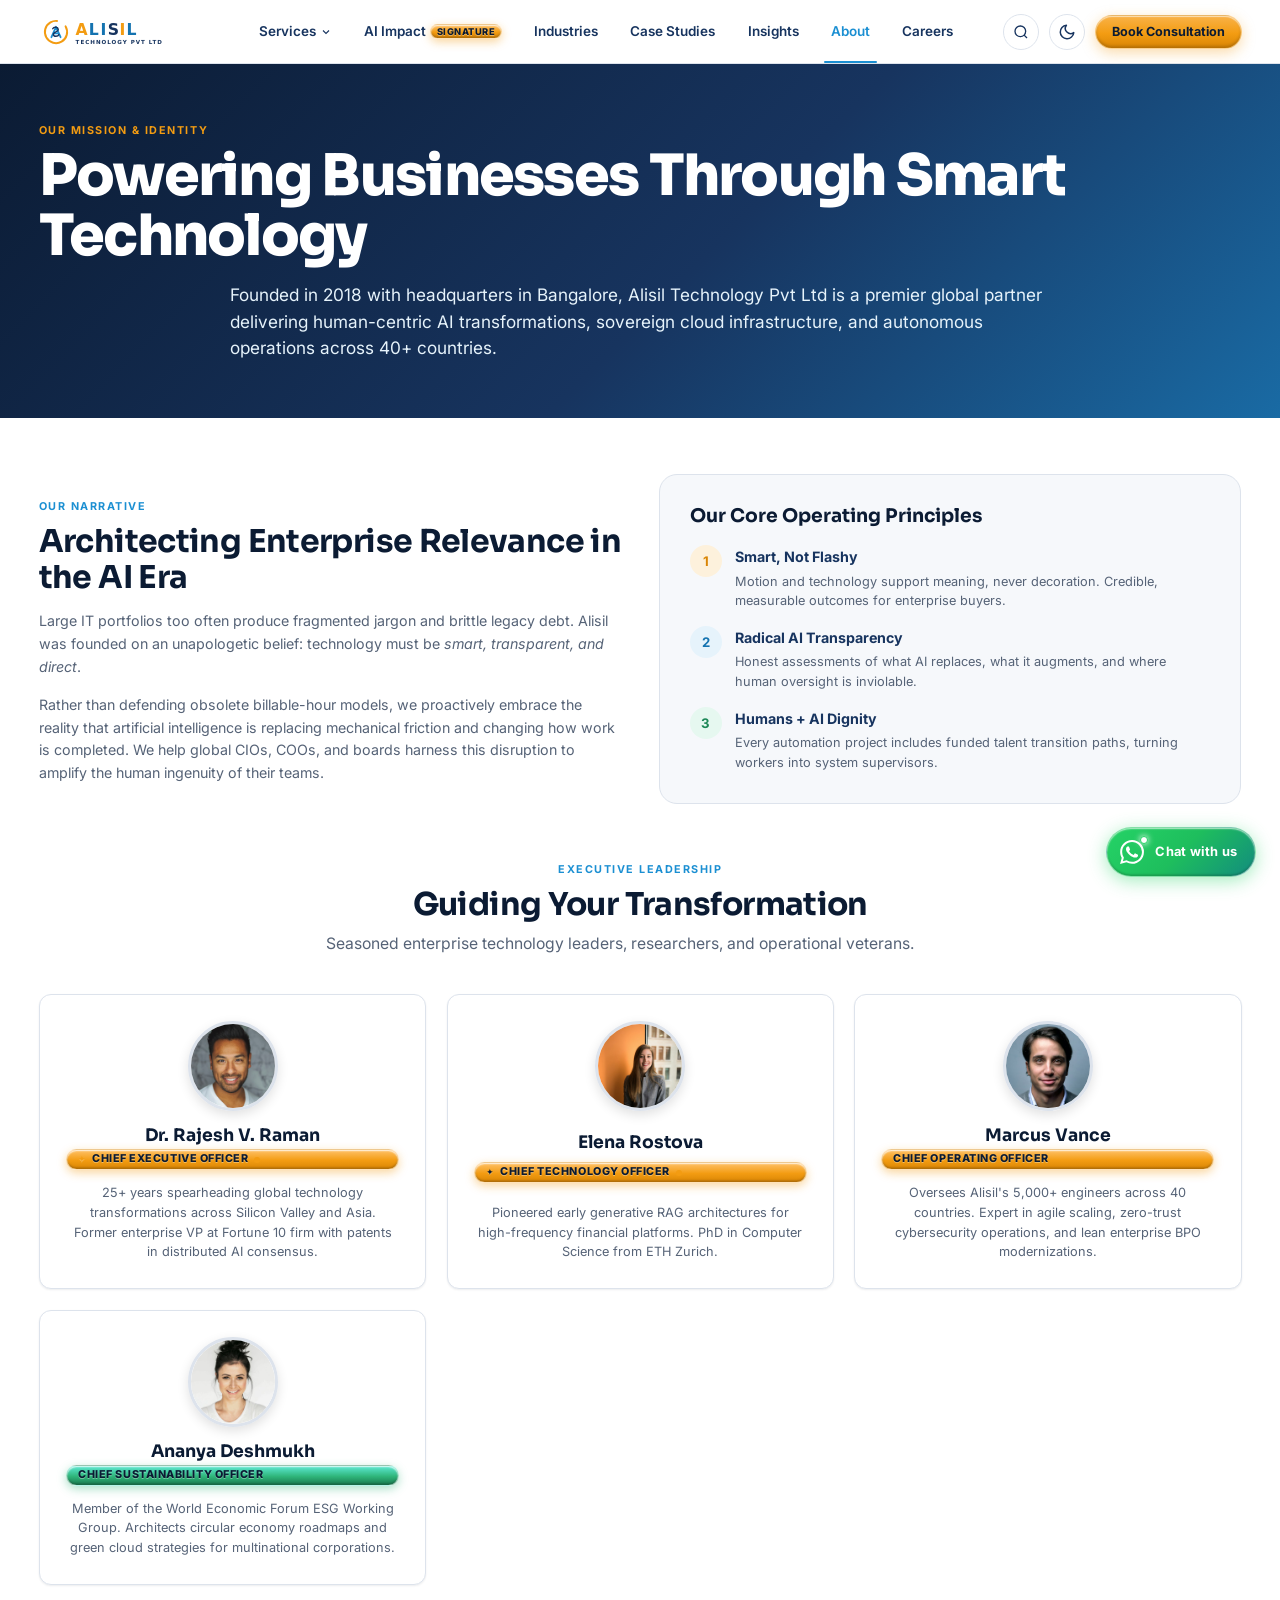
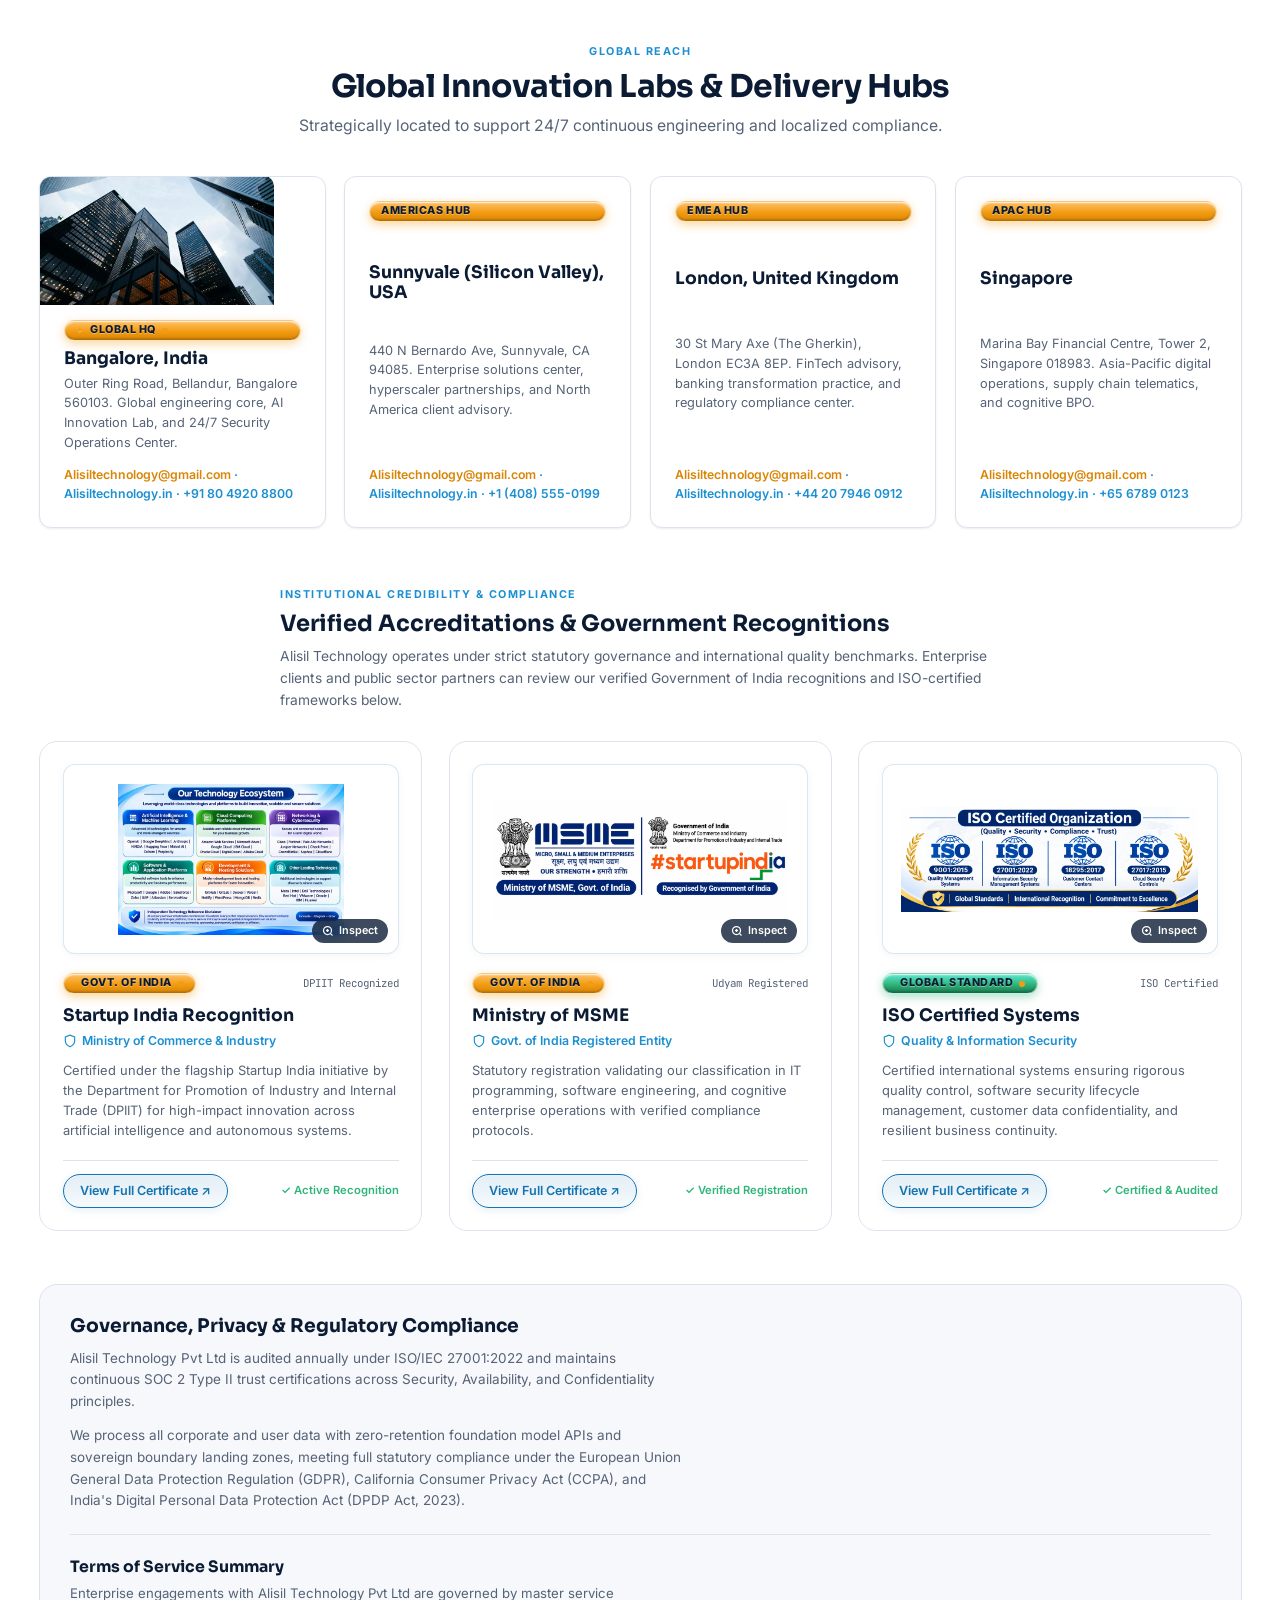
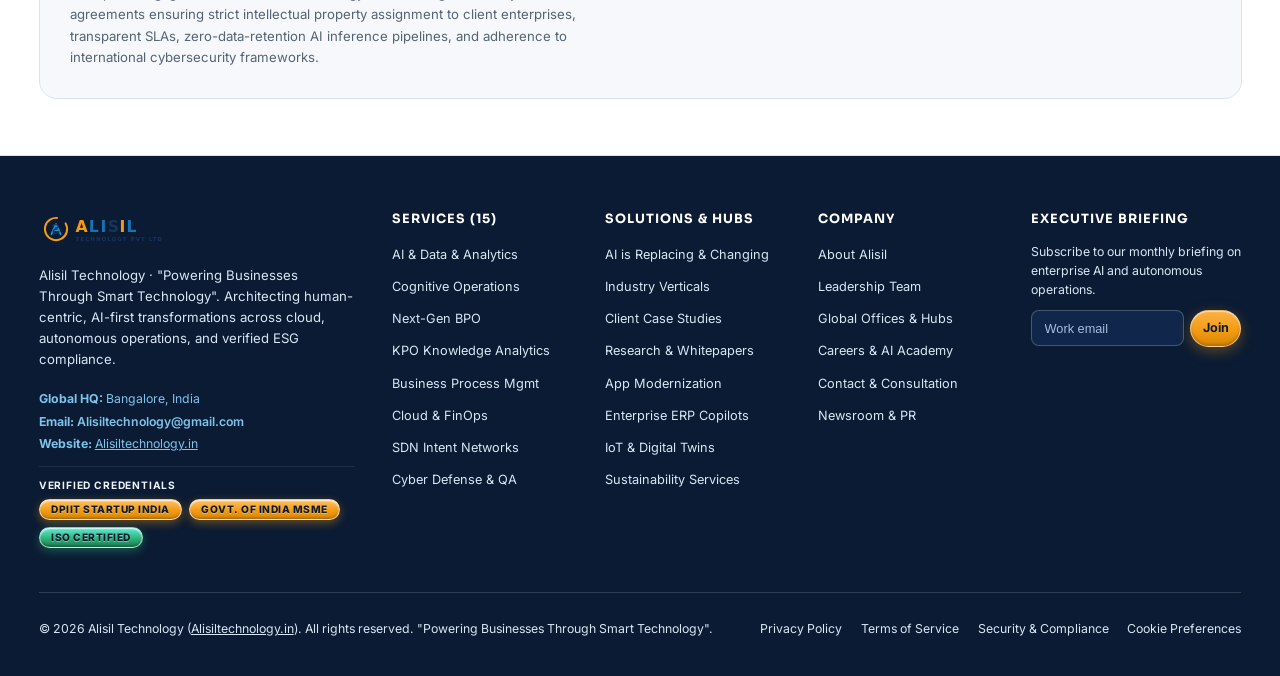
==== about.html @ 1840c467 "feat: add core styles, main script, and update site templates and htaccess configuration" ====
<!DOCTYPE html>
<html lang="en" data-theme="light">

<head>
  <meta charset="UTF-8">
  <meta name="viewport" content="width=device-width, initial-scale=1.0">
  <title>About Alisil Technology | Leadership, Core Values & Accreditations</title>
  <meta name="description" content="Learn about Alisil Technology: our executive leadership team, core values, global innovation hubs in Bangalore, Silicon Valley, London, Singapore, and verified accreditations.">
  <meta name="keywords" content="About Alisil Technology, Executive Leadership, Startup India, MSME Registered, ISO Certified, Bellandur Bangalore">
  <meta name="author" content="Alisil Technology">
  <meta name="robots" content="index, follow, max-image-preview:large, max-snippet:-1, max-video-preview:-1">
  <meta name="theme-color" content="#0B1B33">
  <link rel="canonical" href="https://alisiltechnology.in/about.html">

  <!-- Open Graph / Facebook Meta Tags -->
  <meta property="og:type" content="website">
  <meta property="og:site_name" content="Alisil Technology">
  <meta property="og:locale" content="en_US">
  <meta property="og:title" content="About Alisil Technology | Leadership, Core Values & Accreditations">
  <meta property="og:description" content="Learn about Alisil Technology: our executive leadership team, core values, global innovation hubs in Bangalore, Silicon Valley, London, Singapore, and verified accreditations.">
  <meta property="og:url" content="https://alisiltechnology.in/about.html">
  <meta property="og:image" content="https://alisiltechnology.in/assets/logo-full.svg">
  <meta property="og:image:width" content="1200">
  <meta property="og:image:height" content="630">
  <meta property="og:image:alt" content="Alisil Technology - Powering Businesses Through Smart Technology">

  <!-- Twitter Card Meta Tags -->
  <meta name="twitter:card" content="summary_large_image">
  <meta name="twitter:site" content="@AlisilTech">
  <meta name="twitter:title" content="About Alisil Technology | Leadership, Core Values & Accreditations">
  <meta name="twitter:description" content="Learn about Alisil Technology: our executive leadership team, core values, global innovation hubs in Bangalore, Silicon Valley, London, Singapore, and verified accreditations.">
  <meta name="twitter:image" content="https://alisiltechnology.in/assets/logo-full.svg">

  <link rel="icon" type="image/svg+xml" href="assets/logo-symbol.svg">
  <link rel="stylesheet" href="css/styles.css">

  <script type="application/ld+json">
  {
    "@context": "https://schema.org",
    "@type": "AboutPage",
    "mainEntity": {
      "@type": "Organization",
      "name": "Alisil Technology",
      "url": "https://alisiltechnology.in",
      "email": "Alisiltechnology@gmail.com",
      "telephone": "+91 80 4920 8800",
      "address": {
        "@type": "PostalAddress",
        "addressLocality": "Bangalore",
        "addressCountry": "IN"
      }
    }
  }
  </script>
</head>

<body>
  <a href="#main-content" class="skip-to-content">Skip to main content</a>

  <!-- Header & Navigation (Uniform Compact) -->
  <header class="site-header" role="banner">
    <div class="container header-container">
      <a href="index.html" class="brand-link" aria-label="Alisil Technology Home">
        <img src="assets/logo-full.svg" alt="Alisil Technology Pvt Ltd" class="brand-logo-img" width="175" height="34">
      </a>

      <!-- Desktop Nav -->
      <nav class="nav-desktop" aria-label="Main Navigation">
        <div class="nav-item has-mega-menu">
          <a href="services.html" class="nav-link" aria-haspopup="true" aria-expanded="false">
            Services
            <svg width="12" height="12" viewBox="0 0 24 24" fill="none" stroke="currentColor" stroke-width="2.2">
              <path d="m6 9 6 6 6-6" />
            </svg>
          </a>
          <!-- 5 Pillars Mega Menu -->
          <div class="mega-menu" role="region" aria-label="Services Portfolio Mega Menu">
            <div class="mega-pillar">
              <span class="mega-pillar-title">✦ AI & Data</span>
              <ul class="mega-links">
                <li><a href="services.html#ai-data-analytics">AI & Data & Analytics</a></li>
                <li><a href="services.html#cognitive-business-ops">Cognitive Operations</a></li>
              </ul>
            </div>
            <div class="mega-pillar">
              <span class="mega-pillar-title">✦ Business Ops</span>
              <ul class="mega-links">
                <li><a href="services.html#bpo-services">Next-Gen BPO Services</a></li>
                <li><a href="services.html#kpo-services">KPO Knowledge Analytics</a></li>
                <li><a href="services.html#bpm-services">Business Process Mgmt</a></li>
              </ul>
            </div>
            <div class="mega-pillar">
              <span class="mega-pillar-title">✦ Cloud & Infra</span>
              <ul class="mega-links">
                <li><a href="services.html#cloud-services">Cloud Platforms & FinOps</a></li>
                <li><a href="services.html#networking-services">SDN & Intent Networks</a></li>
                <li><a href="services.html#cybersecurity-qe">Cyber Defense & QA</a></li>
              </ul>
            </div>
            <div class="mega-pillar">
              <span class="mega-pillar-title">✦ Engineering</span>
              <ul class="mega-links">
                <li><a href="services.html#app-modernization">App Modernization</a></li>
                <li><a href="services.html#enterprise-solutions">ERP & CRM Copilots</a></li>
                <li><a href="services.html#iot-digital-engineering">IoT & Digital Twins</a></li>
              </ul>
            </div>
            <div class="mega-pillar">
              <span class="mega-pillar-title">✦ Advisory & ESG</span>
              <ul class="mega-links">
                <li><a href="services.html#consulting-tech">Management Consulting</a></li>
                <li><a href="services.html#sustainability-services">Sustainability Services</a></li>
              </ul>
            </div>
          </div>
        </div>

        <div class="nav-item">
          <a href="ai-impact.html" class="nav-link">
            AI Impact
            <span class="badge badge-amber" style="font-size:0.62rem; padding: 2px 6px;">Signature</span>
          </a>
        </div>
        <div class="nav-item"><a href="industries.html" class="nav-link">Industries</a></div>
        <div class="nav-item"><a href="case-studies.html" class="nav-link">Case Studies</a></div>
        <div class="nav-item"><a href="insights.html" class="nav-link">Insights</a></div>
        <div class="nav-item"><a href="about.html" class="nav-link active">About</a></div>
        <div class="nav-item"><a href="careers.html" class="nav-link">Careers</a></div>
      </nav>

      <!-- Navigation Actions -->
      <div class="nav-actions">
        <button type="button" class="search-trigger-btn" aria-label="Open search dialog (Ctrl+K)">
          <svg width="16" height="16" viewBox="0 0 24 24" fill="none" stroke="currentColor" stroke-width="2">
            <circle cx="11" cy="11" r="8" />
            <path d="m21 21-4.3-4.3" />
          </svg>
        </button>

        <button type="button" class="theme-toggle-btn" aria-label="Toggle theme">
          <svg width="16" height="16" viewBox="0 0 24 24" fill="none" stroke="currentColor" stroke-width="2">
            <path d="M21 12.79A9 9 0 1 1 11.21 3 7 7 0 0 0 21 12.79z" />
          </svg>
        </button>

        <a href="contact.html" class="btn btn-primary btn-sm">Book Consultation</a>

        <button type="button" class="mobile-nav-toggle" aria-label="Open mobile menu" aria-expanded="false">
          <svg width="22" height="22" viewBox="0 0 24 24" fill="none" stroke="currentColor" stroke-width="2">
            <line x1="3" y1="12" x2="21" y2="12" />
            <line x1="3" y1="6" x2="21" y2="6" />
            <line x1="3" y1="18" x2="21" y2="18" />
          </svg>
        </button>
      </div>
    </div>
  </header>

  <!-- Mobile Navigation Drawer (Uniform) -->
  <div class="mobile-drawer" role="dialog" aria-modal="true" aria-hidden="true" aria-label="Mobile Navigation">
    <div class="drawer-header">
      <img src="assets/logo-full.svg" alt="Alisil Technology" class="brand-logo-img" width="135" height="28">
      <button type="button" class="drawer-close" aria-label="Close menu">&times;</button>
    </div>
    <ul class="mobile-links">
      <li><a href="index.html">Home</a></li>
      <li>
        <a href="services.html">Services Portfolio (15 Services)</a>
        <ul class="mobile-sublinks">
          <li><a href="services.html#ai-data-analytics">✦ AI & Data</a></li>
          <li><a href="services.html#bpo-services">✦ Business Operations</a></li>
          <li><a href="services.html#cloud-services">✦ Cloud & Infrastructure</a></li>
          <li><a href="services.html#app-modernization">✦ Enterprise Engineering</a></li>
          <li><a href="services.html#consulting-tech">✦ Advisory & ESG</a></li>
        </ul>
      </li>
      <li><a href="ai-impact.html">AI is Replacing & Changing</a></li>
      <li><a href="industries.html">Industry Verticals</a></li>
      <li><a href="case-studies.html">Case Studies & ROI</a></li>
      <li><a href="insights.html">Insights & Whitepapers</a></li>
      <li><a href="about.html">About & Leadership</a></li>
      <li><a href="careers.html">Careers & AI Academy</a></li>
      <li><a href="contact.html">Contact & Consultation</a></li>
    </ul>
    <div style="margin-top: auto; padding-top: 1.5rem;">
      <a href="contact.html" class="btn btn-primary" style="width: 100%;">Book a Consultation</a>
    </div>
  </div>

  <main id="main-content">
    <!-- Hero Banner (Compact) -->
    <section class="section section-dark"
      style="background: var(--grad-hero); padding-top: 3.5rem; padding-bottom: 3.75rem;">
      <div class="container text-center reveal-on-scroll">
        <span class="text-eyebrow" style="color: var(--amber-500);">Our Mission & Identity</span>
        <h1 class="text-display" style="color: #FFFFFF; margin-bottom: 1rem;">
          Powering Businesses Through Smart Technology
        </h1>
        <p class="text-body-lg" style="color: var(--sky-100); max-width: 820px; margin: 0 auto;">
          Founded in 2018 with headquarters in Bangalore, Alisil Technology Pvt Ltd is a premier global partner
          delivering human-centric AI transformations, sovereign cloud infrastructure, and autonomous operations across
          40+ countries.
        </p>
      </div>
    </section>

    <!-- Company Story & Principles (Compact) -->
    <section class="section">
      <div class="container">
        <div
          class="grid-2col-balanced"
          class="reveal-on-scroll">
          <div>
            <span class="text-eyebrow">Our Narrative</span>
            <h2 class="text-h2" style="margin-bottom: 1rem;">Architecting Enterprise Relevance in the AI Era</h2>
            <p style="color: var(--text-muted); font-size: 0.95rem; line-height: 1.6; margin-bottom: 1rem;">
              Large IT portfolios too often produce fragmented jargon and brittle legacy debt. Alisil was founded on an
              unapologetic belief: technology must be <em>smart, transparent, and direct</em>.
            </p>
            <p style="color: var(--text-muted); font-size: 0.95rem; line-height: 1.6;">
              Rather than defending obsolete billable-hour models, we proactively embrace the reality that artificial
              intelligence is replacing mechanical friction and changing how work is completed. We help global CIOs,
              COOs, and boards harness this disruption to amplify the human ingenuity of their teams.
            </p>
          </div>

          <div
            style="background: var(--bg-alt); padding: 2rem; border-radius: var(--radius-lg); border: 1px solid var(--border);">
            <h3 style="margin-bottom: 1.25rem; color: var(--text-heading); font-size: 1.25rem;">Our Core Operating
              Principles</h3>
            <div style="display: flex; flex-direction: column; gap: 1rem;">
              <div style="display: flex; gap: 0.85rem; align-items: flex-start;">
                <div
                  style="background: var(--amber-100); color: var(--amber-600); width: 32px; height: 32px; border-radius: 50%; display: flex; align-items: center; justify-content: center; font-weight: 700; flex-shrink: 0; font-size: 0.88rem;">
                  1</div>
                <div>
                  <strong style="font-size: 0.95rem;">Smart, Not Flashy</strong>
                  <p style="font-size: 0.85rem; color: var(--text-muted); margin-top: 0.2rem;">Motion and technology
                    support meaning, never decoration. Credible, measurable outcomes for enterprise buyers.</p>
                </div>
              </div>
              <div style="display: flex; gap: 0.85rem; align-items: flex-start;">
                <div
                  style="background: var(--sky-100); color: var(--sky-600); width: 32px; height: 32px; border-radius: 50%; display: flex; align-items: center; justify-content: center; font-weight: 700; flex-shrink: 0; font-size: 0.88rem;">
                  2</div>
                <div>
                  <strong style="font-size: 0.95rem;">Radical AI Transparency</strong>
                  <p style="font-size: 0.85rem; color: var(--text-muted); margin-top: 0.2rem;">Honest assessments of
                    what AI replaces, what it augments, and where human oversight is inviolable.</p>
                </div>
              </div>
              <div style="display: flex; gap: 0.85rem; align-items: flex-start;">
                <div
                  style="background: var(--green-100); color: #1b8756; width: 32px; height: 32px; border-radius: 50%; display: flex; align-items: center; justify-content: center; font-weight: 700; flex-shrink: 0; font-size: 0.88rem;">
                  3</div>
                <div>
                  <strong style="font-size: 0.95rem;">Humans + AI Dignity</strong>
                  <p style="font-size: 0.85rem; color: var(--text-muted); margin-top: 0.2rem;">Every automation project
                    includes funded talent transition paths, turning workers into system supervisors.</p>
                </div>
              </div>
            </div>
          </div>
        </div>

        <!-- Executive Leadership -->
        <div id="leadership" style="margin-bottom: 3.5rem;" class="reveal-on-scroll">
          <div class="section-header">
            <span class="text-eyebrow">Executive Leadership</span>
            <h2 class="text-h2">Guiding Your Transformation</h2>
            <p>Seasoned enterprise technology leaders, researchers, and operational veterans.</p>
          </div>

          <div class="services-grid">
            <article class="service-card" style="text-align: center; padding: 1.75rem;">
              <div class="avatar-portrait-wrapper">
                <img src="assets/images/leader-rajesh-raman.jpg"
                  alt="Dr. Rajesh V. Raman, Chief Executive Officer of Alisil Technology Pvt Ltd" loading="lazy"
                  decoding="async" width="90" height="90">
              </div>
              <h3 style="font-size: 1.15rem; margin-bottom: 0.2rem;">Dr. Rajesh V. Raman</h3>
              <span class="badge badge-amber spark-badge" style="margin-bottom: 0.85rem;"><span class="spark-star"
                  style="font-size: 0.8em;">✦</span> Chief Executive Officer</span>
              <p style="font-size: 0.85rem; color: var(--text-muted); line-height: 1.55;">
                25+ years spearheading global technology transformations across Silicon Valley and Asia. Former
                enterprise VP at Fortune 10 firm with patents in distributed AI consensus.
              </p>
            </article>

            <article class="service-card" style="text-align: center; padding: 1.75rem;">
              <div class="avatar-portrait-wrapper">
                <img src="assets/images/leader-elena-rostova.jpg"
                  alt="Elena Rostova, Chief Technology Officer of Alisil Technology" loading="lazy" decoding="async"
                  width="90" height="90">
              </div>
              <h3 style="font-size: 1.15rem; margin-bottom: 0.2rem;">Elena Rostova</h3>
              <span class="badge badge-primary spark-badge" style="margin-bottom: 0.85rem;"><span class="spark-star-sky"
                  style="font-size: 0.8em;">✦</span> Chief Technology Officer</span>
              <p style="font-size: 0.85rem; color: var(--text-muted); line-height: 1.55;">
                Pioneered early generative RAG architectures for high-frequency financial platforms. PhD in Computer
                Science from ETH Zurich.
              </p>
            </article>

            <article class="service-card" style="text-align: center; padding: 1.75rem;">
              <div class="avatar-portrait-wrapper">
                <img src="assets/images/leader-marcus-vance.jpg"
                  alt="Marcus Vance, Chief Operating Officer of Alisil Technology" loading="lazy" decoding="async"
                  width="90" height="90">
              </div>
              <h3 style="font-size: 1.15rem; margin-bottom: 0.2rem;">Marcus Vance</h3>
              <span class="badge badge-primary" style="margin-bottom: 0.85rem;">Chief Operating Officer</span>
              <p style="font-size: 0.85rem; color: var(--text-muted); line-height: 1.55;">
                Oversees Alisil's 5,000+ engineers across 40 countries. Expert in agile scaling, zero-trust
                cybersecurity operations, and lean enterprise BPO modernizations.
              </p>
            </article>

            <article class="service-card" style="text-align: center; padding: 1.75rem;">
              <div class="avatar-portrait-wrapper">
                <img src="assets/images/leader-ananya-deshmukh.jpg"
                  alt="Ananya Deshmukh, Chief Sustainability Officer of Alisil Technology" loading="lazy"
                  decoding="async" width="90" height="90">
              </div>
              <h3 style="font-size: 1.15rem; margin-bottom: 0.2rem;">Ananya Deshmukh</h3>
              <span class="badge badge-green" style="margin-bottom: 0.85rem;">Chief Sustainability Officer</span>
              <p style="font-size: 0.85rem; color: var(--text-muted); line-height: 1.55;">
                Member of the World Economic Forum ESG Working Group. Architects circular economy roadmaps and green
                cloud strategies for multinational corporations.
              </p>
            </article>
          </div>
        </div>

        <!-- Global Footprint & Delivery Centers -->
        <div id="offices" class="reveal-on-scroll">
          <div class="section-header">
            <span class="text-eyebrow">Global Reach</span>
            <h2 class="text-h2">Global Innovation Labs & Delivery Hubs</h2>
            <p>Strategically located to support 24/7 continuous engineering and localized compliance.</p>
          </div>

          <div style="display: grid; grid-template-columns: repeat(auto-fit, minmax(260px, 1fr)); gap: 1.25rem;">
            <div class="service-card">
              <figure class="card-media-wrapper" style="height: 130px; margin: -1.75rem -1.75rem 1rem -1.75rem;">
                <img src="assets/images/bangalore-hq.jpg"
                  alt="Alisil Technology Global Headquarters campus in Outer Ring Road, Bangalore" loading="lazy"
                  decoding="async" width="300" height="130">
              </figure>
              <span class="badge badge-amber spark-badge" style="margin-bottom: 0.5rem;"><span class="spark-star"
                  style="font-size: 0.8em;">✦</span> Global HQ</span>
              <h3 style="font-size: 1.15rem; margin-bottom: 0.35rem;">Bangalore, India</h3>
              <p style="font-size: 0.85rem; color: var(--text-muted); margin-bottom: 0.85rem;">
                Outer Ring Road, Bellandur, Bangalore 560103. Global engineering core, AI Innovation Lab, and 24/7
                Security Operations Center.
              </p>
              <div style="font-size: 0.82rem; font-weight: 600; color: var(--sky-500);"><a
                  href="mailto:Alisiltechnology@gmail.com"
                  style="color: var(--amber-600);">Alisiltechnology@gmail.com</a> · <a
                  href="https://alisiltechnology.in" style="color: var(--sky-500);">Alisiltechnology.in</a> · +91 80
                4920 8800
              </div>
            </div>

            <div class="service-card">
              <span class="badge badge-primary" style="margin-bottom: 0.5rem;">Americas Hub</span>
              <h3 style="font-size: 1.15rem; margin-bottom: 0.35rem;">Sunnyvale (Silicon Valley), USA</h3>
              <p style="font-size: 0.85rem; color: var(--text-muted); margin-bottom: 0.85rem;">
                440 N Bernardo Ave, Sunnyvale, CA 94085. Enterprise solutions center, hyperscaler partnerships, and
                North America client advisory.
              </p>
              <div style="font-size: 0.82rem; font-weight: 600; color: var(--sky-500);"><a
                  href="mailto:Alisiltechnology@gmail.com"
                  style="color: var(--amber-600);">Alisiltechnology@gmail.com</a> · <a
                  href="https://alisiltechnology.in" style="color: var(--sky-500);">Alisiltechnology.in</a> · +1 (408)
                555-0199</div>
            </div>

            <div class="service-card">
              <span class="badge badge-primary" style="margin-bottom: 0.5rem;">EMEA Hub</span>
              <h3 style="font-size: 1.15rem; margin-bottom: 0.35rem;">London, United Kingdom</h3>
              <p style="font-size: 0.85rem; color: var(--text-muted); margin-bottom: 0.85rem;">
                30 St Mary Axe (The Gherkin), London EC3A 8EP. FinTech advisory, banking transformation practice, and
                regulatory compliance center.
              </p>
              <div style="font-size: 0.82rem; font-weight: 600; color: var(--sky-500);"><a
                  href="mailto:Alisiltechnology@gmail.com"
                  style="color: var(--amber-600);">Alisiltechnology@gmail.com</a> · <a
                  href="https://alisiltechnology.in" style="color: var(--sky-500);">Alisiltechnology.in</a> · +44 20
                7946 0912</div>
            </div>

            <div class="service-card">
              <span class="badge badge-primary" style="margin-bottom: 0.5rem;">APAC Hub</span>
              <h3 style="font-size: 1.15rem; margin-bottom: 0.35rem;">Singapore</h3>
              <p style="font-size: 0.85rem; color: var(--text-muted); margin-bottom: 0.85rem;">
                Marina Bay Financial Centre, Tower 2, Singapore 018983. Asia-Pacific digital operations, supply chain
                telematics, and cognitive BPO.
              </p>
              <div style="font-size: 0.82rem; font-weight: 600; color: var(--sky-500);"><a
                  href="mailto:Alisiltechnology@gmail.com"
                  style="color: var(--amber-600);">Alisiltechnology@gmail.com</a> · <a
                  href="https://alisiltechnology.in" style="color: var(--sky-500);">Alisiltechnology.in</a> · +65 6789
                0123</div>
            </div>
          </div>
        </div>

        <!-- Official Accreditations & Government Recognitions Showcase -->
        <div id="accreditations" style="margin-top: 3.5rem;" class="reveal-on-scroll">
          <div class="section-header" style="text-align: left; margin-bottom: 1.5rem;">
            <span class="text-eyebrow">Institutional Credibility & Compliance</span>
            <h3 style="color: var(--text-heading); font-size: 1.5rem; margin-bottom: 0.5rem;">Verified Accreditations &
              Government Recognitions</h3>
            <p style="font-size: 0.92rem; color: var(--text-muted); max-width: 800px; line-height: 1.6;">
              Alisil Technology operates under strict statutory governance and international quality benchmarks.
              Enterprise clients and public sector partners can review our verified Government of India recognitions and
              ISO-certified frameworks below.
            </p>
          </div>

          <div class="cert-grid">
            <!-- Startup India Certificate -->
            <article class="cert-card">
              <div class="cert-media-wrap" data-cert-src="assets/images/certificates/startupindia.webp"
                data-cert-title="Startup India Certificate of Recognition"
                data-cert-authority="DPIIT, Ministry of Commerce and Industry, Government of India"
                data-cert-desc="Official Certificate of Recognition validating Alisil Technology as an authorized innovative enterprise under the Government of India's flagship Startup India program."
                tabindex="0" role="button" aria-label="View Startup India Certificate">
                <img src="assets/images/certificates/startupindia.webp"
                  alt="Startup India Recognition Certificate - Alisil Technology" class="cert-img" width="400"
                  height="267" loading="lazy">
                <span class="cert-zoom-badge">
                  <svg width="12" height="12" viewBox="0 0 24 24" fill="none" stroke="currentColor" stroke-width="2.5">
                    <circle cx="11" cy="11" r="8" />
                    <path d="m21 21-4.3-4.3" />
                    <path d="M11 8v6" />
                    <path d="M8 11h6" />
                  </svg>
                  Inspect
                </span>
              </div>
              <div class="cert-card-body">
                <div class="cert-badge-row">
                  <span class="badge badge-amber spark-badge"><span class="badge-spark"></span>Govt. of India</span>
                  <span style="font-size: 0.72rem; font-family: var(--font-mono); color: var(--text-muted);">DPIIT
                    Recognized</span>
                </div>
                <h4 class="cert-title">Startup India Recognition</h4>
                <div class="cert-authority">
                  <svg width="14" height="14" viewBox="0 0 24 24" fill="none" stroke="currentColor" stroke-width="2">
                    <path d="M12 22s8-4 8-10V5l-8-3-8 3v7c0 6 8 10 8 10z" />
                  </svg>
                  Ministry of Commerce & Industry
                </div>
                <p class="cert-desc">
                  Certified under the flagship Startup India initiative by the Department for Promotion of Industry and
                  Internal Trade (DPIIT) for high-impact innovation across artificial intelligence and autonomous
                  systems.
                </p>
                <div class="cert-card-actions">
                  <button type="button" class="btn btn-secondary btn-sm"
                    data-cert-src="assets/images/certificates/startupindia.webp"
                    data-cert-title="Startup India Certificate of Recognition"
                    data-cert-authority="DPIIT, Ministry of Commerce and Industry, Government of India"
                    data-cert-desc="Official Certificate of Recognition validating Alisil Technology as an authorized innovative enterprise under the Government of India's flagship Startup India program.">
                    View Full Certificate ↗
                  </button>
                  <span style="font-size: 0.75rem; color: var(--green-500); font-weight: 600;">✓ Active
                    Recognition</span>
                </div>
              </div>
            </article>

            <!-- MSME Certificate -->
            <article class="cert-card">
              <div class="cert-media-wrap" data-cert-src="assets/images/certificates/msme.webp"
                data-cert-title="Ministry of MSME Enterprise Registration"
                data-cert-authority="Ministry of Micro, Small & Medium Enterprises, Government of India"
                data-cert-desc="Official Udyam Registration confirming Alisil Technology under the Ministry of MSME, Government of India, for specialized IT and cognitive consultancy operations."
                tabindex="0" role="button" aria-label="View MSME Registration Certificate">
                <img src="assets/images/certificates/msme.webp"
                  alt="Ministry of MSME Enterprise Registration - Alisil Technology" class="cert-img" width="400"
                  height="160" loading="lazy">
                <span class="cert-zoom-badge">
                  <svg width="12" height="12" viewBox="0 0 24 24" fill="none" stroke="currentColor" stroke-width="2.5">
                    <circle cx="11" cy="11" r="8" />
                    <path d="m21 21-4.3-4.3" />
                    <path d="M11 8v6" />
                    <path d="M8 11h6" />
                  </svg>
                  Inspect
                </span>
              </div>
              <div class="cert-card-body">
                <div class="cert-badge-row">
                  <span class="badge badge-primary spark-badge"><span class="badge-spark"></span>Govt. of India</span>
                  <span style="font-size: 0.72rem; font-family: var(--font-mono); color: var(--text-muted);">Udyam
                    Registered</span>
                </div>
                <h4 class="cert-title">Ministry of MSME</h4>
                <div class="cert-authority">
                  <svg width="14" height="14" viewBox="0 0 24 24" fill="none" stroke="currentColor" stroke-width="2">
                    <path d="M12 22s8-4 8-10V5l-8-3-8 3v7c0 6 8 10 8 10z" />
                  </svg>
                  Govt. of India Registered Entity
                </div>
                <p class="cert-desc">
                  Statutory registration validating our classification in IT programming, software engineering, and
                  cognitive enterprise operations with verified compliance protocols.
                </p>
                <div class="cert-card-actions">
                  <button type="button" class="btn btn-secondary btn-sm"
                    data-cert-src="assets/images/certificates/msme.webp"
                    data-cert-title="Ministry of MSME Enterprise Registration"
                    data-cert-authority="Ministry of Micro, Small & Medium Enterprises, Government of India"
                    data-cert-desc="Official Udyam Registration confirming Alisil Technology under the Ministry of MSME, Government of India, for specialized IT and cognitive consultancy operations.">
                    View Full Certificate ↗
                  </button>
                  <span style="font-size: 0.75rem; color: var(--green-500); font-weight: 600;">✓ Verified
                    Registration</span>
                </div>
              </div>
            </article>

            <!-- ISO Certificate -->
            <article class="cert-card">
              <div class="cert-media-wrap" data-cert-src="assets/images/certificates/iso.webp"
                data-cert-title="ISO Certified Management & Security Systems"
                data-cert-authority="International Organization for Standardization (ISO)"
                data-cert-desc="ISO Certified standards governing Alisil Technology's Quality Management (ISO 9001) and Information Security Management (ISO 27001) frameworks."
                tabindex="0" role="button" aria-label="View ISO Certificate">
                <img src="assets/images/certificates/iso.webp"
                  alt="ISO Quality & Security Certification - Alisil Technology" class="cert-img" width="400"
                  height="141" loading="lazy">
                <span class="cert-zoom-badge">
                  <svg width="12" height="12" viewBox="0 0 24 24" fill="none" stroke="currentColor" stroke-width="2.5">
                    <circle cx="11" cy="11" r="8" />
                    <path d="m21 21-4.3-4.3" />
                    <path d="M11 8v6" />
                    <path d="M8 11h6" />
                  </svg>
                  Inspect
                </span>
              </div>
              <div class="cert-card-body">
                <div class="cert-badge-row">
                  <span class="badge badge-green spark-badge"><span class="badge-spark"></span>Global Standard</span>
                  <span style="font-size: 0.72rem; font-family: var(--font-mono); color: var(--text-muted);">ISO
                    Certified</span>
                </div>
                <h4 class="cert-title">ISO Certified Systems</h4>
                <div class="cert-authority">
                  <svg width="14" height="14" viewBox="0 0 24 24" fill="none" stroke="currentColor" stroke-width="2">
                    <path d="M12 22s8-4 8-10V5l-8-3-8 3v7c0 6 8 10 8 10z" />
                  </svg>
                  Quality & Information Security
                </div>
                <p class="cert-desc">
                  Certified international systems ensuring rigorous quality control, software security lifecycle
                  management, customer data confidentiality, and resilient business continuity.
                </p>
                <div class="cert-card-actions">
                  <button type="button" class="btn btn-secondary btn-sm"
                    data-cert-src="assets/images/certificates/iso.webp"
                    data-cert-title="ISO Certified Management & Security Systems"
                    data-cert-authority="International Organization for Standardization (ISO)"
                    data-cert-desc="ISO Certified standards governing Alisil Technology's Quality Management (ISO 9001) and Information Security Management (ISO 27001) frameworks.">
                    View Full Certificate ↗
                  </button>
                  <span style="font-size: 0.75rem; color: var(--green-500); font-weight: 600;">✓ Certified &
                    Audited</span>
                </div>
              </div>
            </article>
          </div>
        </div>

        <!-- Privacy & Compliance Summary -->
        <div id="privacy"
          style="margin-top: 3.5rem; padding: 2rem; background: var(--bg-alt); border-radius: var(--radius-lg); border: 1px solid var(--border);"
          class="reveal-on-scroll">
          <h3 style="margin-bottom: 0.75rem; color: var(--text-heading); font-size: 1.25rem;">Governance, Privacy &
            Regulatory Compliance</h3>
          <p style="font-size: 0.9rem; color: var(--text-muted); line-height: 1.6; margin-bottom: 0.85rem;">
            Alisil Technology Pvt Ltd is audited annually under ISO/IEC 27001:2022 and maintains continuous SOC 2 Type
            II trust certifications across Security, Availability, and Confidentiality principles.
          </p>
          <p style="font-size: 0.9rem; color: var(--text-muted); line-height: 1.6;">
            We process all corporate and user data with zero-retention foundation model APIs and sovereign boundary
            landing zones, meeting full statutory compliance under the European Union General Data Protection Regulation
            (GDPR), California Consumer Privacy Act (CCPA), and India's Digital Personal Data Protection Act (DPDP Act,
            2023).
          </p>

          <div id="terms" style="margin-top: 1.5rem; padding-top: 1.5rem; border-top: 1px solid var(--border);">
            <h4 style="margin-bottom: 0.5rem; color: var(--text-heading); font-size: 1.05rem;">Terms of Service Summary
            </h4>
            <p style="font-size: 0.88rem; color: var(--text-muted); line-height: 1.6;">
              Enterprise engagements with Alisil Technology Pvt Ltd are governed by master service agreements ensuring
              strict intellectual property assignment to client enterprises, transparent SLAs, zero-data-retention AI
              inference pipelines, and adherence to international cybersecurity frameworks.
            </p>
          </div>
        </div>
      </div>
    </section>
  </main>

  <!-- UNIFORM FOOTER -->
  <footer class="site-footer" role="contentinfo">
    <div class="container">
      <div class="footer-top">
        <div class="footer-brand">
          <a href="index.html">
            <img src="assets/logo-dark.svg" alt="Alisil Technology" class="brand-logo-img" width="170" height="34">
          </a>
          <p>
            Alisil Technology · "Powering Businesses Through Smart Technology". Architecting human-centric, AI-first
            transformations across cloud, autonomous operations, and verified ESG compliance.
          </p>
          <div style="font-size: 0.82rem; color: var(--sky-300); margin-top: 0.4rem;">
            <strong>Global HQ:</strong> Bangalore, India
          </div>
          <div style="font-size: 0.82rem; color: var(--sky-300); margin-top: 0.25rem;">
            <strong>Email:</strong> <a href="mailto:Alisiltechnology@gmail.com"
              style="color: var(--amber-400); font-weight: 600;">Alisiltechnology@gmail.com</a>
          </div>
          <div style="font-size: 0.82rem; color: var(--sky-300); margin-top: 0.2rem;">
            <strong>Website:</strong> <a href="https://alisiltechnology.in"
              style="color: var(--sky-200); text-decoration: underline;">Alisiltechnology.in</a>
          </div>
          <div
            style="margin-top: 0.85rem; padding-top: 0.75rem; border-top: 1px solid rgba(255,255,255,0.08); font-size: 0.76rem; display: flex; flex-direction: column; gap: 0.35rem;">
            <div
              style="font-weight: 700; color: var(--amber-400); text-transform: uppercase; letter-spacing: 0.08em; font-size: 0.68rem;">
              Verified Credentials</div>
            <div style="display: flex; flex-wrap: wrap; gap: 0.45rem;">
              <a href="about.html#accreditations" class="badge badge-primary"
                style="font-size: 0.68rem; text-decoration: none;">DPIIT Startup India</a>
              <a href="about.html#accreditations" class="badge badge-amber"
                style="font-size: 0.68rem; text-decoration: none;">Govt. of India MSME</a>
              <a href="about.html#accreditations" class="badge badge-green"
                style="font-size: 0.68rem; text-decoration: none;">ISO Certified</a>
            </div>
          </div>
        </div>
        <div class="footer-col">
          <h4>Services (15)</h4>
          <ul class="footer-links">
            <li><a href="services.html#ai-data-analytics">AI & Data & Analytics</a></li>
            <li><a href="services.html#cognitive-business-ops">Cognitive Operations</a></li>
            <li><a href="services.html#bpo-services">Next-Gen BPO</a></li>
            <li><a href="services.html#kpo-services">KPO Knowledge Analytics</a></li>
            <li><a href="services.html#bpm-services">Business Process Mgmt</a></li>
            <li><a href="services.html#cloud-services">Cloud & FinOps</a></li>
            <li><a href="services.html#networking-services">SDN Intent Networks</a></li>
            <li><a href="services.html#cybersecurity-qe">Cyber Defense & QA</a></li>
          </ul>
        </div>

        <div class="footer-col">
          <h4>Solutions & Hubs</h4>
          <ul class="footer-links">
            <li><a href="ai-impact.html">AI is Replacing & Changing</a></li>
            <li><a href="industries.html">Industry Verticals</a></li>
            <li><a href="case-studies.html">Client Case Studies</a></li>
            <li><a href="insights.html">Research & Whitepapers</a></li>
            <li><a href="services.html#app-modernization">App Modernization</a></li>
            <li><a href="services.html#enterprise-solutions">Enterprise ERP Copilots</a></li>
            <li><a href="services.html#iot-digital-engineering">IoT & Digital Twins</a></li>
            <li><a href="services.html#sustainability-services">Sustainability Services</a></li>
          </ul>
        </div>

        <div class="footer-col">
          <h4>Company</h4>
          <ul class="footer-links">
            <li><a href="about.html">About Alisil</a></li>
            <li><a href="about.html#leadership">Leadership Team</a></li>
            <li><a href="about.html#offices">Global Offices & Hubs</a></li>
            <li><a href="careers.html">Careers & AI Academy</a></li>
            <li><a href="contact.html">Contact & Consultation</a></li>
            <li><a href="contact.html?type=media">Newsroom & PR</a></li>
          </ul>
        </div>

        <div class="footer-col">
          <h4>Executive Briefing</h4>
          <p style="font-size: 0.82rem; color: #D8E6F5; margin-bottom: 0.75rem;">
            Subscribe to our monthly briefing on enterprise AI and autonomous operations.
          </p>
          <form class="newsletter-form" data-validate="true">
            <input type="email" class="newsletter-input" placeholder="Work email" required
              aria-label="Work Email Address">
            <input type="text" class="honeypot-field" tabindex="-1" autocomplete="off">
            <button type="submit" class="btn btn-primary btn-sm">Join</button>
          </form>
        </div>
      </div>

      <div class="footer-bottom">
        <div>
          &copy; 2026 Alisil Technology (<a href="https://alisiltechnology.in"
            style="color: inherit; text-decoration: underline;">Alisiltechnology.in</a>). All rights reserved. "Powering
          Businesses Through Smart Technology".
        </div>
        <ul class="footer-legal-links">
          <li><a href="about.html#privacy">Privacy Policy</a></li>
          <li><a href="about.html#terms">Terms of Service</a></li>
          <li><a href="about.html#privacy">Security & Compliance</a></li>
          <li><a href="about.html#privacy">Cookie Preferences</a></li>
        </ul>
      </div>
    </div>
  </footer>

  <!-- Search Modal (Uniform) -->
  <dialog id="search-dialog" aria-labelledby="search-dialog-title" closedby="any">
    <div class="dialog-header">
      <h2 id="search-dialog-title" style="font-size: 1.2rem;">Site-Wide Intelligence Search</h2>
      <button type="button" class="dialog-close-btn">&times;</button>
    </div>
    <div class="search-input-wrapper">
      <input type="search" id="global-search-input" class="search-input"
        placeholder="Search services, whitepapers, case studies..." autofocus>
    </div>
    <ul class="search-results-list" id="search-results-list"></ul>
  </dialog>

  <!-- Certificate Lightbox Dialog (Modern Web Guidance Compliant) -->
  <dialog id="cert-lightbox-dialog" class="cert-dialog" closedby="any" aria-labelledby="cert-dialog-title">
    <div class="dialog-header">
      <div>
        <span class="badge badge-amber" style="font-size: 0.68rem; margin-bottom: 0.35rem;">Official
          Accreditation</span>
        <h2 id="cert-dialog-title" style="font-size: 1.25rem; margin: 0; color: var(--text-heading);">Official
          Certificate</h2>
      </div>
      <button type="button" class="dialog-close-btn" aria-label="Close certificate dialog">&times;</button>
    </div>
    <div class="cert-modal-viewport">
      <img id="cert-dialog-img" class="cert-modal-img" src="" alt="Certificate" loading="lazy">
    </div>
    <div class="cert-modal-meta">
      <div id="cert-dialog-authority" style="font-weight: 700; color: var(--sky-500); font-size: 0.95rem;"></div>
      <p id="cert-dialog-desc" style="margin: 0; font-size: 0.85rem; color: var(--text-muted); line-height: 1.5;"></p>
    </div>
  </dialog>

  <script src="js/data.js"></script>
  <script src="js/main.js"></script>
</body>

</html>
---- css/styles.css ----
/* ==========================================================================
   ALISIL TECHNOLOGY PVT LTD - MASTER COMPACT DESIGN SYSTEM
   "Powering Businesses Through Smart Technology"
   Strict compliance with design.md and agent.md
   Compact Layout · Refined Micro-Animations · Strict Logo Brand Palette
   ========================================================================== */

@import url('https://fonts.googleapis.com/css2?family=Inter:wght@300;400;500;600;700&family=JetBrains+Mono:wght@500;600;700;800&family=Sora:wght@500;600;700;800&display=swap');

/* --- 1. Design Tokens & Strict Brand Palette --- */
:root {
  /* Brand Palette (Strictly from design.md) */
  --navy-900: #0B1B33;   /* Dark page bg, footer */
  --navy-800: #10264A;   /* Dark cards, surfaces */
  --navy-700: #17345F;   /* Brand navy, headings on light */
  --navy-500: #3A5A8C;   /* Secondary text on light, borders on dark */
  --sky-600: #1473B0;    /* Links, filled buttons with white text (5.1:1 on white) */
  --sky-500: #1B8FD2;    /* Brand sky blue, accents, icons */
  --sky-300: #7CC4EC;    /* Hover glow, focus rings, secondary badge */
  --sky-100: #E6F3FB;    /* Light tinted sections */
  --amber-500: #F39C12;  /* Brand amber, primary CTA, key numbers */
  --amber-600: #D98505;  /* CTA hover */
  --amber-100: #FDF1DC;  /* Highlight backgrounds */
  --green-500: #2FB57A;  /* Sustainability section only */
  --green-100: #E6F8F0;
  --white: #FFFFFF;
  --gray-50: #F6F8FB;    /* Alternate section background */
  --gray-100: #EEF2F7;
  --gray-200: #DDE3EC;   /* Borders on light */
  --gray-400: #8E9BAE;
  --gray-600: #566377;   /* Body text on light */
  --danger-500: #E74C3C;

  /* Semantic Tokens (Light Theme Default) */
  --bg: #FFFFFF;
  --bg-alt: #F6F8FB;
  --surface: #FFFFFF;
  --surface-card: #FFFFFF;
  --surface-hover: #F2F7FC;
  --surface-glass: rgba(255, 255, 255, 0.92);
  --header-bg: rgba(255, 255, 255, 0.94);
  --text: #17345F;
  --text-heading: #0B1B33;
  --text-muted: #566377;
  --border: #DDE3EC;
  --border-focus: #1B8FD2;
  --accent: #1473B0;
  --accent-light: #E6F3FB;
  --cta: #F39C12;
  --cta-hover: #D98505;
  --cta-text: #0B1B33;

  /* Typography */
  --font-heading: 'Sora', 'Inter', system-ui, -apple-system, sans-serif;
  --font-body: 'Inter', system-ui, -apple-system, sans-serif;
  --font-mono: 'JetBrains Mono', ui-monospace, monospace;

  /* Compact Scale & Geometry */
  --max-width: 1240px;
  --header-height: 64px;
  --radius-sm: 8px;
  --radius-md: 12px;
  --radius-lg: 18px;
  --radius-full: 9999px;

  /* Elevations & Glows */
  --shadow-e1: 0 1px 2px rgba(11, 27, 51, 0.08);
  --shadow-e2: 0 6px 18px rgba(11, 27, 51, 0.10);
  --shadow-e3: 0 14px 36px rgba(11, 27, 51, 0.16);
  --shadow-glow-sky: 0 0 18px rgba(27, 143, 210, 0.28);
  --shadow-glow-amber: 0 0 18px rgba(243, 156, 18, 0.38);

  /* Micro-Transitions */
  --transition-fast: 160ms cubic-bezier(0.16, 1, 0.3, 1);
  --transition-normal: 240ms cubic-bezier(0.16, 1, 0.3, 1);
  --transition-smooth: 350ms cubic-bezier(0.16, 1, 0.3, 1);

  /* Gradients (Strict as per design.md) */
  --grad-hero: linear-gradient(135deg, #0B1B33 0%, #17345F 55%, #1B8FD2 130%);
  --grad-accent: linear-gradient(90deg, #1B8FD2, #F39C12);
  --grad-glow: radial-gradient(circle at 30% 20%, rgba(27,143,210,.35), transparent 60%);
}

/* --- Dark Theme Tokens --- */
:root[data-theme="dark"] {
  --bg: #0B1B33;
  --bg-alt: #10264A;
  --surface: #132B52;
  --surface-card: #10264A;
  --surface-hover: #173666;
  --surface-glass: rgba(16, 38, 74, 0.92);
  --header-bg: rgba(11, 27, 51, 0.94);
  --text: #FFFFFF;
  --text-heading: #FFFFFF;
  --text-muted: #B8C6DC;
  --border: #2A4372;
  --border-focus: #7CC4EC;
  --accent: #1B8FD2;
  --accent-light: rgba(27, 143, 210, 0.16);
  --cta: #F39C12;
  --cta-hover: #D98505;
  --cta-text: #0B1B33;

  --shadow-e1: 0 1px 3px rgba(0, 0, 0, 0.45);
  --shadow-e2: 0 6px 20px rgba(0, 0, 0, 0.55);
  --shadow-e3: 0 16px 40px rgba(0, 0, 0, 0.70);
}

@media (prefers-color-scheme: dark) {
  :root:not([data-theme="light"]) {
    --bg: #0B1B33;
    --bg-alt: #10264A;
    --surface: #132B52;
    --surface-card: #10264A;
    --surface-hover: #173666;
    --surface-glass: rgba(16, 38, 74, 0.92);
    --header-bg: rgba(11, 27, 51, 0.94);
    --text: #FFFFFF;
    --text-heading: #FFFFFF;
    --text-muted: #B8C6DC;
    --border: #2A4372;
    --border-focus: #7CC4EC;
    --accent: #1B8FD2;
    --accent-light: rgba(27, 143, 210, 0.16);
    --cta: #F39C12;
    --cta-hover: #D98505;
    --cta-text: #0B1B33;
    --shadow-e1: 0 1px 3px rgba(0, 0, 0, 0.45);
    --shadow-e2: 0 6px 20px rgba(0, 0, 0, 0.55);
    --shadow-e3: 0 16px 40px rgba(0, 0, 0, 0.70);
  }
}

/* --- 2. Base & Reset --- */
*, *::before, *::after {
  box-sizing: border-box;
  margin: 0;
  padding: 0;
}

html {
  font-size: 15px; /* Compact base scale */
  scroll-behavior: smooth;
  -webkit-text-size-adjust: 100%;
  overflow-x: hidden;
  width: 100%;
  max-width: 100%;
}

body {
  font-family: var(--font-body);
  font-size: 1rem;
  line-height: 1.55;
  color: var(--text);
  background-color: var(--bg);
  transition: background-color var(--transition-normal), color var(--transition-normal);
  overflow-x: hidden;
  width: 100%;
  max-width: 100%;
  min-height: 100vh;
  display: flex;
  flex-direction: column;
  position: relative;
}

img, picture, video, canvas, svg {
  max-width: 100%;
  height: auto;
}

/* Strict Focus Ring as per design.md (3px outline sky-300, 2px offset) */
:focus-visible {
  outline: 3px solid var(--sky-300);
  outline-offset: 2px;
}

/* Accessibility Skip Link */
.skip-to-content {
  position: absolute;
  top: -100px;
  left: 20px;
  background: var(--amber-500);
  color: var(--navy-900);
  padding: 10px 18px;
  border-radius: var(--radius-sm);
  font-weight: 700;
  font-size: 0.9rem;
  z-index: 99999;
  text-decoration: none;
  transition: top var(--transition-fast);
}

.skip-to-content:focus {
  top: 15px;
}

/* Typography Hierarchy (Compact fluid scale) */
h1, h2, h3, h4, h5, h6 {
  font-family: var(--font-heading);
  color: var(--text-heading);
  font-weight: 700;
  line-height: 1.15;
}

.text-display {
  font-size: clamp(2.2rem, 4.5vw + 0.5rem, 3.8rem);
  font-weight: 800;
  line-height: 1.05;
  letter-spacing: -0.03em;
}

.text-h1 {
  font-size: clamp(1.9rem, 3vw + 0.5rem, 2.8rem);
  letter-spacing: -0.025em;
}

.text-h2 {
  font-size: clamp(1.5rem, 2vw + 0.5rem, 2.1rem);
  letter-spacing: -0.02em;
}

.text-h3 {
  font-size: clamp(1.2rem, 1.2vw + 0.4rem, 1.45rem);
  letter-spacing: -0.01em;
}

.text-body-lg {
  font-size: clamp(1.05rem, 0.8vw + 0.5rem, 1.15rem);
  line-height: 1.55;
}

.text-eyebrow {
  font-size: 0.72rem;
  font-weight: 700;
  letter-spacing: 0.14em;
  text-transform: uppercase;
  color: var(--sky-500);
  display: inline-block;
  margin-bottom: 0.5rem;
}

.text-mono {
  font-family: var(--font-mono);
}

.grad-text {
  background: var(--grad-accent);
  -webkit-background-clip: text;
  -webkit-text-fill-color: transparent;
  display: inline-block;
}

p {
  max-width: 68ch;
}

a {
  color: var(--accent);
  text-decoration: none;
  transition: color var(--transition-fast);
}

a:hover {
  color: var(--sky-500);
}

/* --- 3. Compact Layout & Containers --- */
.container {
  width: 100%;
  max-width: var(--max-width);
  margin-left: auto;
  margin-right: auto;
  padding-left: 1.25rem;
  padding-right: 1.25rem;
}

/* Compact Section Spacing (56px - 64px instead of 96px+) */
.section {
  padding-top: 3.75rem;
  padding-bottom: 3.75rem;
  position: relative;
}

.section-alt {
  background-color: var(--bg-alt);
}

.section-dark {
  background: var(--navy-900);
  color: #FFFFFF;
}

.section-dark h1, .section-dark h2, .section-dark h3 {
  color: #FFFFFF;
}

.section-dark p {
  color: var(--sky-100);
}

.section-header {
  text-align: center;
  max-width: 720px;
  margin: 0 auto 2.5rem auto;
}

.section-header.text-left {
  text-align: left;
  margin-left: 0;
}

.section-header h2 {
  margin-bottom: 0.65rem;
}

.section-header p {
  color: var(--text-muted);
  font-size: 1.05rem;
}

/* --- 4. Micro-Animations & Reveals --- */
@keyframes pulseGlow {
  0% { transform: scale(1); box-shadow: 0 0 0 0 rgba(47, 181, 122, 0.7); }
  70% { transform: scale(1.05); box-shadow: 0 0 0 8px rgba(47, 181, 122, 0); }
  100% { transform: scale(1); box-shadow: 0 0 0 0 rgba(47, 181, 122, 0); }
}

@keyframes floatGentle {
  0%, 100% { transform: translateY(0); }
  50% { transform: translateY(-4px); }
}

.reveal-on-scroll {
  opacity: 0;
  transform: translateY(20px);
  transition: opacity 0.5s ease-out, transform 0.5s ease-out;
  will-change: opacity, transform;
}

.reveal-on-scroll.revealed {
  opacity: 1;
  transform: translateY(0);
}

/* --- 5. Buttons (Glossy Glassmorphism) & Interactive Badges --- */
.btn {
  display: inline-flex;
  align-items: center;
  justify-content: center;
  gap: 0.5rem;
  font-family: var(--font-body);
  font-weight: 600;
  font-size: 0.92rem;
  line-height: 1;
  padding: 0.72rem 1.45rem;
  min-height: 44px;
  border-radius: var(--radius-full);
  cursor: pointer;
  border: 1px solid transparent;
  text-align: center;
  white-space: nowrap;
  position: relative;
  overflow: hidden;
  contain: paint;
  transition: transform var(--transition-fast), box-shadow var(--transition-fast), background var(--transition-fast);
}

/* Glossy reflection shimmer sweep on hover */
.btn::before {
  content: '';
  position: absolute;
  top: 0;
  left: -120%;
  width: 70%;
  height: 100%;
  background: linear-gradient(90deg, rgba(255, 255, 255, 0) 0%, rgba(255, 255, 255, 0.45) 50%, rgba(255, 255, 255, 0) 100%);
  transform: skewX(-25deg);
  transition: left 0.65s cubic-bezier(0.16, 1, 0.3, 1);
  pointer-events: none;
  z-index: 1;
}

.btn:hover::before {
  left: 150%;
}

.btn:active {
  transform: translateY(1px) scale(0.99);
}

/* Primary Button: Glossy Amber specular highlight with subtle bevel */
.btn-primary {
  background: linear-gradient(180deg, #F9B248 0%, #F39C12 55%, #D98505 100%);
  color: #0B1B33;
  border-color: rgba(255, 255, 255, 0.4);
  box-shadow: inset 0 1px 1px rgba(255, 255, 255, 0.6), inset 0 -2px 3px rgba(0, 0, 0, 0.18), 0 4px 14px rgba(243, 156, 18, 0.35);
  font-weight: 700;
}

.btn-primary:hover {
  background: linear-gradient(180deg, #FFC168 0%, #F5A623 55%, #E68A00 100%);
  color: #0B1B33;
  transform: translateY(-2px);
  box-shadow: inset 0 1px 2px rgba(255, 255, 255, 0.75), inset 0 -2px 4px rgba(0, 0, 0, 0.22), 0 8px 22px rgba(243, 156, 18, 0.52);
}

/* Secondary Button: Glossy Sky Blue glass reflection */
.btn-secondary {
  background: linear-gradient(180deg, rgba(20, 115, 176, 0.12) 0%, rgba(20, 115, 176, 0.04) 100%);
  color: var(--accent);
  border-color: var(--accent);
  box-shadow: inset 0 1px 1px rgba(255, 255, 255, 0.35), 0 2px 8px rgba(20, 115, 176, 0.12);
}

.btn-secondary:hover {
  background: linear-gradient(180deg, rgba(20, 115, 176, 0.24) 0%, rgba(20, 115, 176, 0.1) 100%);
  color: var(--sky-500);
  border-color: var(--sky-500);
  transform: translateY(-2px);
  box-shadow: inset 0 1px 2px rgba(255, 255, 255, 0.45), 0 6px 18px rgba(20, 115, 176, 0.28);
}

/* Ghost Dark Button: Glossy frost glass on dark backgrounds */
.btn-ghost-dark {
  background: linear-gradient(180deg, rgba(255, 255, 255, 0.18) 0%, rgba(255, 255, 255, 0.06) 100%);
  border-color: rgba(255, 255, 255, 0.35);
  color: #FFFFFF;
  box-shadow: inset 0 1px 1px rgba(255, 255, 255, 0.45), 0 4px 12px rgba(0, 0, 0, 0.2);
}

.btn-ghost-dark:hover {
  background: linear-gradient(180deg, rgba(255, 255, 255, 0.3) 0%, rgba(255, 255, 255, 0.12) 100%);
  border-color: rgba(255, 255, 255, 0.65);
  color: #FFFFFF;
  transform: translateY(-2px);
  box-shadow: inset 0 1px 2px rgba(255, 255, 255, 0.6), 0 6px 18px rgba(0, 0, 0, 0.35);
}

.btn-sm {
  padding: 0.42rem 1.05rem;
  min-height: 34px;
  font-size: 0.84rem;
}

/* Badges & Pills - High-Luster Glossy Specular Style (matches btn-primary) */
.badge {
  display: inline-flex;
  align-items: center;
  gap: 0.35rem;
  padding: 0.28rem 0.75rem;
  font-size: 0.72rem;
  font-weight: 800;
  border-radius: var(--radius-full);
  letter-spacing: 0.05em;
  text-transform: uppercase;
  line-height: 1;
  position: relative;
  overflow: hidden;
  contain: paint;
  transition: transform var(--transition-fast), box-shadow var(--transition-fast);
}

.badge::before {
  content: '';
  position: absolute;
  top: 0;
  left: -100%;
  width: 60%;
  height: 100%;
  background: linear-gradient(90deg, transparent, rgba(255, 255, 255, 0.45), transparent);
  transform: skewX(-20deg);
  transition: left 0.6s ease;
  pointer-events: none;
}

.badge:hover::before {
  left: 160%;
}

.badge:hover {
  transform: translateY(-1px);
}

/* Primary Yellow/Amber Glossy Badge - Exact Match to btn-primary */
.badge-primary,
.badge-amber {
  background: linear-gradient(180deg, #FFC168 0%, #F39C12 55%, #D98505 100%);
  color: #0B1B33 !important;
  border: 1px solid rgba(255, 255, 255, 0.55);
  box-shadow: inset 0 1px 1.5px rgba(255, 255, 255, 0.85), inset 0 -1.5px 2px rgba(0, 0, 0, 0.22), 0 3px 10px rgba(243, 156, 18, 0.4);
  text-shadow: 0 1px 0 rgba(255, 255, 255, 0.35);
}

.badge-primary:hover,
.badge-amber:hover {
  background: linear-gradient(180deg, #FFCD7D 0%, #F5A623 55%, #E68A00 100%);
  box-shadow: inset 0 1px 2px rgba(255, 255, 255, 0.95), inset 0 -1.5px 2px rgba(0, 0, 0, 0.25), 0 5px 14px rgba(243, 156, 18, 0.55);
}

/* Glossy Sky Blue Badge - High-contrast cyan specular bevel */
.badge-sky {
  background: linear-gradient(180deg, #38BDF8 0%, #1B8FD2 55%, #0E689C 100%);
  color: #FFFFFF !important;
  border: 1px solid rgba(255, 255, 255, 0.55);
  box-shadow: inset 0 1px 1.5px rgba(255, 255, 255, 0.85), inset 0 -1.5px 2px rgba(0, 0, 0, 0.25), 0 3px 10px rgba(27, 143, 210, 0.4);
  text-shadow: 0 1px 2px rgba(11, 27, 51, 0.45);
}

.badge-sky:hover {
  background: linear-gradient(180deg, #56C8FA 0%, #299DE0 55%, #1477B0 100%);
  box-shadow: inset 0 1px 2px rgba(255, 255, 255, 0.95), inset 0 -1.5px 2px rgba(0, 0, 0, 0.28), 0 5px 14px rgba(27, 143, 210, 0.58);
}

/* Glossy Green Badge */
.badge-green {
  background: linear-gradient(180deg, #5EEAD4 0%, #2FB57A 55%, #18794E 100%);
  color: #0B1B33 !important;
  border: 1px solid rgba(255, 255, 255, 0.55);
  box-shadow: inset 0 1px 1.5px rgba(255, 255, 255, 0.85), inset 0 -1.5px 2px rgba(0, 0, 0, 0.22), 0 3px 10px rgba(47, 181, 122, 0.4);
  text-shadow: 0 1px 0 rgba(255, 255, 255, 0.35);
}

/* --- Animated Sparks & Shimmer Keyframes --- */
@keyframes sparkTwinkle {
  0%, 100% {
    transform: scale(0.65) rotate(0deg);
    opacity: 0.35;
    filter: drop-shadow(0 0 2px var(--amber-400));
  }
  50% {
    transform: scale(1.25) rotate(45deg);
    opacity: 1;
    filter: drop-shadow(0 0 8px var(--amber-400));
  }
}

@keyframes sparkTwinkleSky {
  0%, 100% {
    transform: scale(0.7) rotate(0deg);
    opacity: 0.4;
    filter: drop-shadow(0 0 2px var(--sky-400));
  }
  50% {
    transform: scale(1.3) rotate(-45deg);
    opacity: 1;
    filter: drop-shadow(0 0 8px var(--sky-400));
  }
}

@keyframes sparkPulseGlow {
  0%, 100% {
    transform: scale(1);
    opacity: 0.7;
    box-shadow: 0 0 0 0 rgba(243, 156, 18, 0.6);
  }
  50% {
    transform: scale(1.15);
    opacity: 1;
    box-shadow: 0 0 12px 3px rgba(243, 156, 18, 0.8);
  }
}

@keyframes sparkSweep {
  0% { transform: translateX(-100%); }
  50%, 100% { transform: translateX(200%); }
}

.spark-star {
  display: inline-block;
  vertical-align: middle;
  line-height: 1;
  color: var(--amber-500);
  animation: sparkTwinkle 2.2s infinite ease-in-out;
  transform-origin: center;
}

.spark-star-sky {
  display: inline-block;
  vertical-align: middle;
  line-height: 1;
  color: var(--sky-400);
  animation: sparkTwinkleSky 2.8s infinite ease-in-out;
  transform-origin: center;
}

.spark-star-delay {
  animation-delay: 1.1s;
}

.spark-badge {
  position: relative;
  display: inline-flex;
  align-items: center;
  gap: 0.4rem;
}

.spark-badge::after {
  content: '';
  width: 6px;
  height: 6px;
  background-color: var(--amber-500);
  border-radius: 50%;
  display: inline-block;
  animation: sparkPulseGlow 1.8s infinite ease-in-out;
}

/* Image Presentation & Card Thumbnails */
.card-media-wrapper {
  position: relative;
  width: 100%;
  height: 180px;
  border-radius: var(--radius-md) var(--radius-md) 0 0;
  overflow: hidden;
  background-color: var(--navy-800);
}

.card-media-wrapper img {
  width: 100%;
  height: 100%;
  object-fit: cover;
  transition: transform 0.5s cubic-bezier(0.16, 1, 0.3, 1);
  display: block;
}

.service-card:hover .card-media-wrapper img,
.case-study-card:hover .card-media-wrapper img,
.industry-card:hover .card-media-wrapper img {
  transform: scale(1.06);
}

.card-media-tag {
  position: absolute;
  top: 0.75rem;
  left: 0.75rem;
  z-index: 2;
}

.avatar-portrait-wrapper {
  width: 90px;
  height: 90px;
  border-radius: 50%;
  overflow: hidden;
  margin: 0 auto 1rem auto;
  border: 3px solid var(--border);
  box-shadow: 0 4px 12px rgba(0, 0, 0, 0.12);
  transition: transform 0.3s ease, border-color 0.3s ease;
  position: relative;
}

.avatar-portrait-wrapper img {
  width: 100%;
  height: 100%;
  object-fit: cover;
  display: block;
}

.service-card:hover .avatar-portrait-wrapper {
  transform: scale(1.06);
  border-color: var(--sky-500);
}

.hero-preview-box {
  position: relative;
  border-radius: var(--radius-lg);
  overflow: hidden;
  border: 1px solid rgba(255, 255, 255, 0.18);
  box-shadow: 0 16px 40px rgba(11, 27, 51, 0.45);
  background: var(--navy-800);
}

.hero-preview-box img {
  width: 100%;
  height: auto;
  display: block;
  object-fit: cover;
}

@media (prefers-reduced-motion: reduce) {
  .spark-star, .spark-star-sky, .spark-badge::after, .btn::before {
    animation: none !important;
    transition: none !important;
  }
}

/* ==========================================================================
   6. UNIFORM COMPACT HEADER & MEGA-MENU (Identical Across All Pages)
   ========================================================================== */
.site-header {
  position: sticky;
  top: 0;
  width: 100%;
  height: var(--header-height);
  z-index: 1000;
  background-color: var(--header-bg);
  backdrop-filter: blur(16px);
  -webkit-backdrop-filter: blur(16px);
  border-bottom: 1px solid var(--border);
  transition: background-color var(--transition-normal), box-shadow var(--transition-normal);
}

.site-header.scrolled {
  box-shadow: var(--shadow-e2);
  border-bottom-color: rgba(27, 143, 210, 0.2);
}

.header-container {
  display: flex;
  align-items: center;
  justify-content: space-between;
  height: 100%;
  position: relative;
}

.brand-link {
  display: flex;
  align-items: center;
  gap: 0.5rem;
  text-decoration: none;
}

.brand-logo-img {
  height: 34px;
  width: auto;
  transition: transform var(--transition-fast);
}

.brand-link:hover .brand-logo-img {
  transform: scale(1.02);
}

/* Desktop Navigation */
.nav-desktop {
  display: flex;
  align-items: center;
  gap: 1.25rem;
  list-style: none;
  position: static;
  height: 100%;
}

.nav-item {
  position: relative;
  height: 100%;
  display: flex;
  align-items: center;
}

.nav-item.has-mega-menu,
.nav-item:has(.mega-menu) {
  position: static;
}

.nav-link {
  font-size: 0.9rem;
  font-weight: 600;
  color: var(--text);
  padding: 0 0.45rem;
  height: 100%;
  display: flex;
  align-items: center;
  gap: 0.25rem;
  position: relative;
  transition: color var(--transition-fast);
}

.nav-link::after {
  content: '';
  position: absolute;
  bottom: 0;
  left: 0;
  width: 0%;
  height: 2.5px;
  background: var(--sky-500);
  border-radius: var(--radius-full);
  transition: width var(--transition-fast);
}

.nav-link:hover, .nav-link.active, .nav-item.is-open .nav-link {
  color: var(--sky-500);
}

.nav-link:hover::after, .nav-link.active::after, .nav-item.is-open .nav-link::after {
  width: 100%;
}

/* Uniform Viewport-Aware Mega Menu: Centered & bounded, never hides under screen edges */
.mega-menu {
  position: absolute;
  top: 100%;
  left: 50%;
  transform: translateX(-50%) translateY(4px);
  width: min(1120px, calc(100vw - 32px));
  max-width: calc(100vw - 32px);
  background: var(--surface);
  border: 1px solid var(--border);
  border-radius: var(--radius-lg);
  box-shadow: var(--shadow-e3), var(--shadow-glow-sky);
  padding: 1.5rem 1.75rem;
  display: grid;
  grid-template-columns: repeat(5, minmax(0, 1fr));
  gap: 1.25rem;
  opacity: 0;
  visibility: hidden;
  pointer-events: none;
  transition: opacity 0.22s cubic-bezier(0.16, 1, 0.3, 1), transform 0.22s cubic-bezier(0.16, 1, 0.3, 1), visibility 0.22s;
  z-index: 1050;
  max-height: calc(100vh - var(--header-height) - 16px);
  overflow-y: auto;
  overscroll-behavior: contain;
  box-sizing: border-box;
}

/* Full-width continuous hover bridge ensuring cursor never drops hover between link & dropdown */
.mega-menu::before {
  content: '';
  position: absolute;
  top: -24px;
  left: 0;
  right: 0;
  height: 24px;
  background: transparent;
  pointer-events: auto;
}

.nav-item:hover .mega-menu,
.nav-item:focus-within .mega-menu,
.nav-item.is-open .mega-menu,
.mega-menu:hover {
  opacity: 1;
  visibility: visible;
  pointer-events: auto;
  transform: translateX(-50%) translateY(0);
}

.mega-pillar {
  display: flex;
  flex-direction: column;
}

.mega-pillar-title {
  font-size: 0.78rem;
  font-weight: 800;
  color: var(--sky-500);
  text-transform: uppercase;
  letter-spacing: 0.08em;
  margin-bottom: 0.65rem;
  padding-bottom: 0.4rem;
  border-bottom: 1px solid var(--border);
  display: flex;
  align-items: center;
  gap: 0.35rem;
}

.mega-links {
  list-style: none;
  display: flex;
  flex-direction: column;
  gap: 0.45rem;
}

.mega-links a {
  font-size: 0.82rem;
  font-weight: 500;
  color: var(--text);
  display: block;
  padding: 0.3rem 0.45rem;
  border-radius: var(--radius-sm);
  transition: all var(--transition-fast);
}

.mega-links a:hover {
  background-color: var(--accent-light);
  color: var(--sky-500);
  transform: translateX(3px);
}

@media (max-width: 1200px) {
  .mega-menu {
    gap: 0.75rem;
    padding: 1.25rem 1rem;
  }
  .mega-pillar-title {
    font-size: 0.72rem;
    letter-spacing: 0.04em;
  }
  .mega-links a {
    font-size: 0.76rem;
    padding: 0.25rem 0.35rem;
  }
}

/* Nav Actions */
.nav-actions {
  display: flex;
  align-items: center;
  gap: 0.65rem;
}

.theme-toggle-btn, .search-trigger-btn {
  background: transparent;
  border: 1px solid var(--border);
  color: var(--text);
  width: 36px;
  height: 36px;
  border-radius: var(--radius-full);
  display: inline-flex;
  align-items: center;
  justify-content: center;
  cursor: pointer;
  transition: all var(--transition-fast);
}

.theme-toggle-btn:hover, .search-trigger-btn:hover {
  border-color: var(--sky-500);
  color: var(--sky-500);
  background-color: var(--accent-light);
  transform: translateY(-1px);
}

.mobile-nav-toggle {
  display: none;
  background: transparent;
  border: none;
  color: var(--text);
  cursor: pointer;
  padding: 6px;
}

/* Uniform Mobile Navigation Drawer (Completely removed from layout when closed to eliminate scroll overflow) */
.mobile-drawer {
  display: none !important;
}

.mobile-drawer.open {
  display: flex !important;
  position: fixed;
  top: 0;
  right: 0;
  width: 300px;
  max-width: 85vw;
  height: 100vh;
  background: var(--surface);
  border-left: 1px solid var(--border);
  box-shadow: var(--shadow-e3);
  z-index: 1100;
  flex-direction: column;
  padding: 1.5rem;
  overflow-y: auto;
  box-sizing: border-box;
  animation: drawerSlideIn 0.25s cubic-bezier(0.16, 1, 0.3, 1) forwards;
}

@keyframes drawerSlideIn {
  from { transform: translateX(100%); }
  to { transform: translateX(0); }
}

.drawer-header {
  display: flex;
  align-items: center;
  justify-content: space-between;
  margin-bottom: 1.5rem;
  padding-bottom: 0.75rem;
  border-bottom: 1px solid var(--border);
}

.drawer-close {
  background: transparent;
  border: none;
  font-size: 1.5rem;
  color: var(--text);
  cursor: pointer;
}

.mobile-links {
  list-style: none;
  display: flex;
  flex-direction: column;
  gap: 0.85rem;
}

.mobile-links a {
  font-size: 1.05rem;
  font-weight: 600;
  color: var(--text);
  display: block;
  padding: 0.35rem 0;
}

/* ==========================================================================
   7. HERO SECTION (Compact, Dynamic Canvas)
   ========================================================================== */
.hero-section {
  position: relative;
  background: var(--grad-hero);
  color: #FFFFFF;
  padding-top: 4rem;
  padding-bottom: 4.5rem;
  overflow: hidden;
}

#hero-canvas {
  position: absolute;
  top: 0;
  left: 0;
  width: 100%;
  height: 100%;
  pointer-events: auto;
  z-index: 1;
  opacity: 0.85;
}

.hero-content {
  position: relative;
  z-index: 2;
  display: grid;
  grid-template-columns: 1.2fr 0.8fr;
  align-items: center;
  gap: 2.5rem;
}

.hero-text h1 {
  color: #FFFFFF;
  margin-bottom: 1rem;
}

.hero-text p {
  color: var(--sky-100);
  margin-bottom: 1.75rem;
  font-size: 1.12rem;
  line-height: 1.55;
}

.hero-cta-group {
  display: flex;
  align-items: center;
  flex-wrap: wrap;
  gap: 0.85rem;
  margin-bottom: 2rem;
}

.hero-stats-strip {
  display: grid;
  grid-template-columns: repeat(4, 1fr);
  gap: 1.25rem;
  padding-top: 1.5rem;
  border-top: 1px solid rgba(255, 255, 255, 0.15);
}

.hero-stat-number {
  font-family: var(--font-mono);
  font-size: 1.65rem;
  font-weight: 800;
  color: var(--amber-500);
  line-height: 1.1;
}

.hero-stat-label {
  font-size: 0.75rem;
  color: var(--sky-100);
  text-transform: uppercase;
  letter-spacing: 0.05em;
  margin-top: 0.25rem;
}

/* Holographic Telemetry Box */
.hero-interactive-card {
  background: rgba(16, 38, 74, 0.78);
  backdrop-filter: blur(16px);
  border: 1px solid rgba(124, 196, 236, 0.35);
  border-radius: var(--radius-lg);
  padding: 1.75rem;
  box-shadow: 0 16px 40px rgba(0, 0, 0, 0.45);
}

.hologram-header {
  display: flex;
  align-items: center;
  justify-content: space-between;
  margin-bottom: 1.25rem;
  padding-bottom: 0.65rem;
  border-bottom: 1px solid rgba(255, 255, 255, 0.1);
}

.status-dot {
  width: 8px;
  height: 8px;
  border-radius: 50%;
  background: var(--green-500);
  box-shadow: 0 0 10px var(--green-500);
  display: inline-block;
  margin-right: 6px;
  animation: pulseGlow 2s infinite;
}

.hologram-metrics {
  display: flex;
  flex-direction: column;
  gap: 0.85rem;
}

.hologram-row {
  display: flex;
  justify-content: space-between;
  align-items: center;
  font-size: 0.85rem;
}

.hologram-bar {
  width: 100%;
  height: 5px;
  background: rgba(255, 255, 255, 0.12);
  border-radius: var(--radius-full);
  margin-top: 0.3rem;
  overflow: hidden;
}

.hologram-fill {
  height: 100%;
  background: var(--grad-accent);
  border-radius: var(--radius-full);
  transition: width 1s ease-out;
}

/* --- 8. Trust & Certifications Bar --- */
.trust-bar {
  background: var(--surface);
  border-bottom: 1px solid var(--border);
  padding: 1.75rem 0;
}

.trust-wrapper {
  display: flex;
  flex-direction: column;
  align-items: center;
  gap: 1rem;
}

.trust-label {
  font-size: 0.75rem;
  text-transform: uppercase;
  letter-spacing: 0.14em;
  font-weight: 700;
  color: var(--text-muted);
}

.trust-badges {
  display: flex;
  flex-wrap: wrap;
  align-items: center;
  justify-content: center;
  gap: 2rem;
}

.trust-badge-item {
  display: flex;
  align-items: center;
  gap: 0.5rem;
  font-size: 0.88rem;
  font-weight: 600;
  color: var(--text-muted);
  opacity: 0.85;
  transition: all var(--transition-fast);
}

.trust-badge-item:hover {
  opacity: 1;
  color: var(--sky-500);
  transform: translateY(-2px);
}

/* ==========================================================================
   9. SERVICES & PILLARS SHOWCASE (Compact Cards & Micro-Hover)
   ========================================================================== */
.pillar-tabs {
  display: flex;
  align-items: center;
  justify-content: center;
  gap: 0.4rem;
  flex-wrap: wrap;
  margin-bottom: 2.25rem;
}

.pillar-tab-btn {
  background: var(--surface);
  border: 1px solid var(--border);
  color: var(--text);
  padding: 0.5rem 1.15rem;
  border-radius: var(--radius-full);
  font-weight: 600;
  font-size: 0.85rem;
  cursor: pointer;
  transition: all var(--transition-fast);
}

.pillar-tab-btn:hover {
  border-color: var(--sky-500);
  color: var(--sky-500);
  transform: translateY(-1px);
}

.pillar-tab-btn.active {
  background: var(--sky-600);
  border-color: var(--sky-600);
  color: #FFFFFF;
  box-shadow: 0 3px 10px rgba(20, 115, 176, 0.35);
}

.services-grid {
  display: grid;
  grid-template-columns: repeat(auto-fill, minmax(330px, 1fr));
  gap: 1.35rem;
}

.service-card {
  background: var(--surface-card);
  border: 1px solid var(--border);
  border-radius: var(--radius-md);
  padding: 1.6rem;
  display: flex;
  flex-direction: column;
  justify-content: space-between;
  position: relative;
  box-shadow: var(--shadow-e1);
  transition: all var(--transition-normal);
  overflow: hidden;
}

.service-card::before {
  content: '';
  position: absolute;
  top: 0;
  left: 0;
  right: 0;
  height: 3px;
  background: var(--grad-accent);
  opacity: 0;
  transition: opacity var(--transition-fast);
}

.service-card:hover {
  border-color: var(--sky-500);
  transform: translateY(-3px);
  box-shadow: var(--shadow-e2), var(--shadow-glow-sky);
}

.service-card:hover::before {
  opacity: 1;
}

.service-icon-box {
  width: 44px;
  height: 44px;
  border-radius: var(--radius-sm);
  background: var(--sky-100);
  color: var(--sky-600);
  display: flex;
  align-items: center;
  justify-content: center;
  margin-bottom: 1rem;
  transition: all var(--transition-normal);
}

:root[data-theme="dark"] .service-icon-box {
  background: rgba(27, 143, 210, 0.2);
  color: var(--sky-300);
}

.service-card:hover .service-icon-box {
  background: var(--sky-500);
  color: #FFFFFF;
  transform: scale(1.06);
}

.service-title {
  margin-bottom: 0.5rem;
  font-size: 1.15rem;
}

.service-desc {
  color: var(--text-muted);
  font-size: 0.9rem;
  line-height: 1.5;
  margin-bottom: 1.25rem;
}

.service-caps-list {
  list-style: none;
  display: flex;
  flex-direction: column;
  gap: 0.35rem;
  margin-bottom: 1.25rem;
  padding-top: 0.75rem;
  border-top: 1px dashed var(--border);
}

.service-cap-item {
  font-size: 0.82rem;
  color: var(--text);
  display: flex;
  align-items: center;
  gap: 0.45rem;
}

.service-cap-item::before {
  content: '✓';
  color: var(--sky-500);
  font-weight: 700;
}

.service-footer {
  display: flex;
  align-items: center;
  justify-content: space-between;
  padding-top: 1rem;
  border-top: 1px solid var(--border);
}

.service-link {
  font-weight: 600;
  font-size: 0.85rem;
  color: var(--sky-600);
  display: inline-flex;
  align-items: center;
  gap: 0.3rem;
  transition: gap var(--transition-fast);
}

:root[data-theme="dark"] .service-link {
  color: var(--sky-300);
}

.service-link:hover {
  gap: 0.55rem;
}

/* ==========================================================================
   10. SIGNATURE "AI IS REPLACING & CHANGING" MODULE
   ========================================================================== */
.ai-impact-section {
  background: var(--navy-900);
  color: #FFFFFF;
  position: relative;
  overflow: hidden;
}

.ai-impact-section h1, .ai-impact-section h2, .ai-impact-section h3 {
  color: #FFFFFF;
}

.ai-toggle-wrapper {
  display: flex;
  align-items: center;
  justify-content: center;
  gap: 1rem;
  margin-bottom: 2.5rem;
}

.ai-toggle-label {
  font-size: 0.92rem;
  font-weight: 700;
  color: var(--sky-300);
  cursor: pointer;
  transition: color var(--transition-fast);
}

.ai-toggle-label.active {
  color: #FFFFFF;
}

/* Master Pill Switch with Amber Knob */
.ai-switch-btn {
  position: relative;
  width: 78px;
  height: 38px;
  background: var(--navy-800);
  border: 2px solid var(--border);
  border-radius: var(--radius-full);
  cursor: pointer;
  transition: all var(--transition-normal);
  padding: 3px;
  display: flex;
  align-items: center;
}

.ai-switch-thumb {
  position: absolute;
  left: 3px;
  width: 28px;
  height: 28px;
  border-radius: 50%;
  background: var(--amber-500);
  box-shadow: 0 0 12px rgba(243, 156, 18, 0.7);
  transition: transform 0.25s cubic-bezier(0.16, 1, 0.3, 1);
}

.ai-switch-btn[aria-checked="true"] {
  border-color: var(--sky-500);
  background: rgba(27, 143, 210, 0.25);
}

.ai-switch-btn[aria-checked="true"] .ai-switch-thumb {
  transform: translateX(40px);
}

/* Matrix Cards */
.ai-matrix-grid {
  display: grid;
  grid-template-columns: repeat(auto-fill, minmax(330px, 1fr));
  gap: 1.5rem;
}

.ai-matrix-card {
  background: rgba(16, 38, 74, 0.88);
  border: 1px solid var(--border);
  border-radius: var(--radius-md);
  padding: 1.6rem;
  display: flex;
  flex-direction: column;
  justify-content: space-between;
  backdrop-filter: blur(12px);
  transition: all var(--transition-normal);
}

.ai-matrix-card:hover {
  border-color: var(--sky-500);
  box-shadow: 0 8px 25px rgba(0, 0, 0, 0.4), var(--shadow-glow-sky);
  transform: translateY(-2px);
}

.ai-card-header {
  display: flex;
  align-items: flex-start;
  justify-content: space-between;
  margin-bottom: 1rem;
}

.ai-service-name {
  font-size: 1.15rem;
  font-weight: 700;
  color: #FFFFFF;
}

.ai-card-content {
  display: flex;
  flex-direction: column;
  gap: 0.85rem;
  margin-bottom: 1.25rem;
}

.ai-state-block {
  padding: 0.85rem;
  border-radius: var(--radius-sm);
  background: rgba(11, 27, 51, 0.65);
  border-left: 3px solid transparent;
  transition: all var(--transition-normal);
}

.ai-state-block.replacing { border-left-color: var(--amber-500); }
.ai-state-block.changing { border-left-color: var(--sky-500); }
.ai-state-block.rising { border-left-color: var(--green-500); }

.ai-state-tag {
  font-size: 0.7rem;
  font-weight: 800;
  text-transform: uppercase;
  letter-spacing: 0.08em;
  display: block;
  margin-bottom: 0.25rem;
}

.replacing .ai-state-tag { color: var(--amber-500); }
.changing .ai-state-tag { color: var(--sky-300); }
.rising .ai-state-tag { color: var(--green-500); }

.ai-state-text {
  font-size: 0.86rem;
  line-height: 1.45;
  color: var(--text-muted);
}

.ai-card-metric {
  padding-top: 0.85rem;
  border-top: 1px solid rgba(255, 255, 255, 0.1);
  display: flex;
  align-items: baseline;
  justify-content: space-between;
}

.ai-metric-val {
  font-family: var(--font-mono);
  font-size: 1.3rem;
  font-weight: 800;
  color: var(--amber-500);
}

.ai-metric-desc {
  font-size: 0.75rem;
  color: var(--sky-100);
}

/* ==========================================================================
   11. IMPACT NUMBERS / COUNTERS (Compact)
   ========================================================================== */
.impact-numbers-grid {
  display: grid;
  grid-template-columns: repeat(4, 1fr);
  gap: 1.5rem;
  text-align: center;
}

.impact-counter-card {
  background: var(--surface-card);
  border: 1px solid var(--border);
  border-radius: var(--radius-md);
  padding: 1.8rem 1.25rem;
  box-shadow: var(--shadow-e1);
  transition: transform var(--transition-normal), border-color var(--transition-normal);
}

.impact-counter-card:hover {
  transform: translateY(-3px);
  border-color: var(--sky-500);
}

.counter-value {
  font-family: var(--font-mono);
  font-size: 2.6rem;
  font-weight: 800;
  color: var(--amber-500);
  line-height: 1;
  margin-bottom: 0.5rem;
}

.counter-label {
  font-size: 0.95rem;
  font-weight: 700;
  color: var(--text);
  margin-bottom: 0.25rem;
}

.counter-sub {
  font-size: 0.8rem;
  color: var(--text-muted);
}

/* ==========================================================================
   12. CASE STUDIES & INDUSTRIES
   ========================================================================== */
.case-studies-grid {
  display: grid;
  grid-template-columns: repeat(auto-fit, minmax(320px, 1fr));
  gap: 1.5rem;
}

.case-study-card {
  background: var(--surface-card);
  border: 1px solid var(--border);
  border-radius: var(--radius-md);
  padding: 1.75rem;
  display: flex;
  flex-direction: column;
  justify-content: space-between;
  box-shadow: var(--shadow-e1);
  transition: all var(--transition-normal);
}

.case-study-card:hover {
  border-color: var(--sky-500);
  box-shadow: var(--shadow-e2), var(--shadow-glow-sky);
  transform: translateY(-3px);
}

.cs-header {
  display: flex;
  align-items: center;
  justify-content: space-between;
  margin-bottom: 0.75rem;
}

.cs-metric-highlight {
  background: var(--accent-light);
  border-radius: var(--radius-sm);
  padding: 0.85rem;
  margin: 1rem 0;
  display: flex;
  align-items: center;
  gap: 0.85rem;
}

:root[data-theme="dark"] .cs-metric-highlight {
  background: rgba(27, 143, 210, 0.15);
}

.cs-metric-num {
  font-family: var(--font-mono);
  font-size: 1.75rem;
  font-weight: 800;
  color: var(--amber-500);
  line-height: 1;
}

.cs-metric-desc {
  font-size: 0.82rem;
  font-weight: 500;
  color: var(--text);
}

.industries-strip {
  display: grid;
  grid-template-columns: repeat(auto-fit, minmax(260px, 1fr));
  gap: 1.25rem;
}

.industry-card {
  background: var(--surface-card);
  border: 1px solid var(--border);
  border-radius: var(--radius-md);
  padding: 1.5rem;
  transition: all var(--transition-normal);
}

.industry-card:hover {
  border-color: var(--sky-500);
  box-shadow: var(--shadow-e2);
  transform: translateY(-2px);
}

.industry-icon {
  width: 40px;
  height: 40px;
  border-radius: var(--radius-sm);
  background: var(--sky-100);
  color: var(--sky-600);
  display: flex;
  align-items: center;
  justify-content: center;
  margin-bottom: 0.85rem;
}

:root[data-theme="dark"] .industry-icon {
  background: rgba(27, 143, 210, 0.2);
  color: var(--sky-300);
}

/* ==========================================================================
   13. ROI CALCULATOR & SUSTAINABILITY
   ========================================================================== */
.roi-calculator-box {
  background: var(--surface-card);
  border: 1px solid var(--border);
  border-radius: var(--radius-lg);
  padding: 2.25rem;
  box-shadow: var(--shadow-e2);
}

.calc-grid {
  display: grid;
  grid-template-columns: 1fr 1fr;
  gap: 2.5rem;
  align-items: center;
}

.slider-container {
  display: flex;
  flex-direction: column;
  gap: 0.4rem;
  margin-bottom: 1.25rem;
}

.slider-labels {
  display: flex;
  justify-content: space-between;
  font-size: 0.85rem;
  font-weight: 600;
}

.calc-slider {
  width: 100%;
  accent-color: var(--sky-500);
  cursor: pointer;
}

.calc-results-card {
  background: var(--navy-900);
  color: #FFFFFF;
  border-radius: var(--radius-md);
  padding: 2rem;
  text-align: center;
}

.calc-savings-number {
  font-family: var(--font-mono);
  font-size: 2.85rem;
  font-weight: 800;
  color: var(--amber-500);
  margin-bottom: 0.35rem;
}

.sustainability-banner {
  background: linear-gradient(135deg, #0B1B33 0%, #10264A 60%, rgba(47, 181, 122, 0.22) 100%);
  color: #FFFFFF;
  border-radius: var(--radius-lg);
  padding: 3rem 2.25rem;
  border: 1px solid rgba(47, 181, 122, 0.35);
  display: grid;
  grid-template-columns: 1.3fr 0.7fr;
  align-items: center;
  gap: 2.5rem;
}

.eco-metric-box {
  background: rgba(11, 27, 51, 0.75);
  border: 1px solid rgba(47, 181, 122, 0.4);
  border-radius: var(--radius-md);
  padding: 1.75rem;
  text-align: center;
}

.eco-number {
  font-family: var(--font-mono);
  font-size: 2.5rem;
  font-weight: 800;
  color: var(--green-500);
}

.cta-banner {
  background: var(--grad-hero);
  color: #FFFFFF;
  border-radius: var(--radius-lg);
  padding: 3.5rem 2.25rem;
  text-align: center;
  position: relative;
  overflow: hidden;
  box-shadow: var(--shadow-e3);
}

.cta-banner h2 {
  color: #FFFFFF;
  margin-bottom: 0.75rem;
}

.cta-banner p {
  color: var(--sky-100);
  font-size: 1.1rem;
  max-width: 620px;
  margin: 0 auto 1.75rem auto;
}

/* ==========================================================================
   14. UNIFORM COMPACT FOOTER (Identical Across All Pages)
   ========================================================================== */
.site-footer {
  background: var(--navy-900);
  color: #EDF4FC;
  padding-top: 3.75rem;
  padding-bottom: 2.5rem;
  border-top: 1px solid var(--border);
  margin-top: auto;
}

.footer-top {
  display: grid;
  grid-template-columns: 1.8fr 1fr 1fr 1fr 1.2fr;
  gap: 2.5rem;
  margin-bottom: 3rem;
}

.footer-brand p {
  color: #D8E6F5;
  font-size: 0.88rem;
  margin-top: 0.85rem;
  margin-bottom: 1.25rem;
  line-height: 1.6;
}

.footer-col h4 {
  color: #FFFFFF;
  font-size: 0.85rem;
  font-weight: 700;
  text-transform: uppercase;
  letter-spacing: 0.08em;
  margin-bottom: 1rem;
}

.footer-col p {
  color: #D8E6F5 !important;
}

.footer-links {
  list-style: none;
  display: flex;
  flex-direction: column;
  gap: 0.6rem;
}

.footer-links a {
  color: #D8E6F5;
  font-size: 0.85rem;
  text-decoration: none;
  transition: color var(--transition-fast), transform var(--transition-fast);
  display: inline-block;
}

.footer-links a:hover {
  color: #FFFFFF;
  transform: translateX(2px);
  text-shadow: 0 0 8px rgba(255, 255, 255, 0.4);
}

.newsletter-form {
  display: flex;
  gap: 0.4rem;
  margin-top: 0.75rem;
}

.newsletter-input {
  background: var(--navy-800);
  border: 1px solid rgba(255, 255, 255, 0.22);
  color: #FFFFFF;
  padding: 0.65rem 0.85rem;
  border-radius: var(--radius-sm);
  font-size: 0.85rem;
  width: 100%;
}

.newsletter-input::placeholder {
  color: #A3BFDB;
}

.newsletter-input:focus {
  border-color: var(--sky-400);
}

.footer-bottom {
  display: flex;
  align-items: center;
  justify-content: space-between;
  padding-top: 1.75rem;
  border-top: 1px solid rgba(255, 255, 255, 0.15);
  font-size: 0.82rem;
  color: #D8E6F5;
}

.footer-bottom a {
  color: #FFFFFF;
  text-decoration: underline;
}

.footer-bottom a:hover {
  color: var(--amber-400);
}

.footer-legal-links {
  display: flex;
  gap: 1.25rem;
  list-style: none;
}

.footer-legal-links a {
  color: #D8E6F5;
  text-decoration: none;
  transition: color var(--transition-fast);
}

.footer-legal-links a:hover {
  color: #FFFFFF;
  text-decoration: underline;
}

/* ==========================================================================
   15. MODAL DIALOGS & FORMS (Modern Web Guidance Compliant)
   ========================================================================== */
dialog:modal {
  overscroll-behavior: contain;
  border: 1px solid var(--border);
  border-radius: var(--radius-lg);
  background: var(--surface);
  color: var(--text);
  box-shadow: var(--shadow-e3);
  padding: 2rem;
  max-width: 600px;
  width: 90vw;
  margin: auto;
}

dialog::backdrop {
  overflow: hidden;
  overscroll-behavior: contain;
  background: rgba(11, 27, 51, 0.75);
  backdrop-filter: blur(8px);
}

.dialog-header {
  display: flex;
  align-items: center;
  justify-content: space-between;
  margin-bottom: 1.25rem;
}

.dialog-close-btn {
  background: transparent;
  border: none;
  font-size: 1.4rem;
  cursor: pointer;
  color: var(--text-muted);
  width: 32px;
  height: 32px;
  border-radius: 50%;
  display: flex;
  align-items: center;
  justify-content: center;
}

.dialog-close-btn:hover {
  background: var(--accent-light);
  color: var(--text);
}

.form-group {
  margin-bottom: 1.1rem;
  display: flex;
  flex-direction: column;
  gap: 0.35rem;
}

.form-label {
  font-size: 0.84rem;
  font-weight: 600;
  color: var(--text);
}

.form-input, .form-select, .form-textarea {
  width: 100%;
  min-height: 44px;
  padding: 0.65rem 0.9rem;
  border: 1px solid var(--border);
  border-radius: var(--radius-sm);
  background: var(--surface-card);
  color: var(--text);
  font-family: var(--font-body);
  font-size: 0.92rem;
  transition: border-color var(--transition-fast), box-shadow var(--transition-fast);
}

.form-textarea {
  min-height: 90px;
  resize: vertical;
}

.form-input:focus, .form-select:focus, .form-textarea:focus {
  border-color: var(--border-focus);
  box-shadow: 0 0 0 3px rgba(27, 143, 210, 0.25);
  outline: none;
}

.honeypot-field {
  position: absolute !important;
  width: 1px !important;
  height: 1px !important;
  padding: 0 !important;
  margin: -1px !important;
  overflow: hidden !important;
  clip: rect(0, 0, 0, 0) !important;
  white-space: nowrap !important;
  border: 0 !important;
  opacity: 0 !important;
  pointer-events: none !important;
}

/* ==========================================================================
   16. TOAST NOTIFICATIONS & CHATBOT WIDGET
   ========================================================================== */
.toast-container {
  position: fixed;
  bottom: 84px;
  right: 24px;
  z-index: 10000;
  display: flex;
  flex-direction: column;
  gap: 8px;
}

.toast {
  background: var(--surface);
  color: var(--text);
  border: 1px solid var(--border);
  border-left: 4px solid var(--sky-500);
  padding: 0.85rem 1.25rem;
  border-radius: var(--radius-sm);
  box-shadow: var(--shadow-e3);
  display: flex;
  align-items: center;
  gap: 0.65rem;
  min-width: 280px;
  max-width: 440px;
  font-size: 0.88rem;
  animation: toastIn 0.3s cubic-bezier(0.16, 1, 0.3, 1) forwards;
}

.toast a {
  color: var(--amber-500);
  text-decoration: underline;
  font-weight: 700;
  transition: color var(--transition-fast);
}

.toast a:hover {
  color: var(--sky-500);
}

.toast.toast-success { border-left-color: var(--green-500); }
.toast.toast-error { border-left-color: var(--danger-500); }

@keyframes toastIn {
  from { opacity: 0; transform: translateY(16px); }
  to { opacity: 1; transform: translateY(0); }
}

/* ==========================================================================
   WhatsApp Floating Chat Button (Dynamic from data.js)
   ========================================================================== */
.whatsapp-floating-btn {
  position: fixed;
  bottom: 24px;
  right: 24px;
  z-index: 9998;
  display: flex;
  align-items: center;
  gap: 0.6rem;
  background: linear-gradient(135deg, #25D366 0%, #1EBE5D 50%, #128C7E 100%);
  color: #FFFFFF !important;
  text-decoration: none !important;
  border-radius: var(--radius-full);
  padding: 0.65rem 1.15rem 0.65rem 0.75rem;
  box-shadow: 0 4px 18px rgba(37, 211, 102, 0.42), inset 0 1px 1.5px rgba(255, 255, 255, 0.7), inset 0 -1.5px 2px rgba(0, 0, 0, 0.2);
  border: 1px solid rgba(255, 255, 255, 0.45);
  font-weight: 700;
  font-size: 0.86rem;
  cursor: pointer;
  transition: transform var(--transition-fast), box-shadow var(--transition-fast), background var(--transition-fast);
  overflow: hidden;
  contain: paint;
  box-sizing: border-box;
}

.whatsapp-floating-btn::before {
  content: '';
  position: absolute;
  top: 0;
  left: -100%;
  width: 60%;
  height: 100%;
  background: linear-gradient(90deg, transparent, rgba(255, 255, 255, 0.4), transparent);
  transform: skewX(-20deg);
  transition: left 0.6s ease;
  pointer-events: none;
}

.whatsapp-floating-btn:hover::before {
  left: 160%;
}

.whatsapp-floating-btn:hover {
  transform: translateY(-3px) scale(1.03);
  box-shadow: 0 8px 24px rgba(37, 211, 102, 0.58), inset 0 1px 2px rgba(255, 255, 255, 0.85);
  background: linear-gradient(135deg, #2EE070 0%, #25D366 50%, #149D8D 100%);
}

.whatsapp-icon-wrap {
  position: relative;
  width: 28px;
  height: 28px;
  display: flex;
  align-items: center;
  justify-content: center;
  flex-shrink: 0;
}

.whatsapp-icon-wrap svg {
  width: 24px;
  height: 24px;
  fill: #FFFFFF;
}

.whatsapp-online-dot {
  position: absolute;
  top: -2px;
  right: -2px;
  width: 8px;
  height: 8px;
  background: #FFFFFF;
  border: 1.5px solid #25D366;
  border-radius: 50%;
  box-shadow: 0 0 6px #FFFFFF;
  animation: whatsappPulse 2s infinite ease-in-out;
}

@keyframes whatsappPulse {
  0%, 100% { transform: scale(1); opacity: 1; }
  50% { transform: scale(1.3); opacity: 0.75; }
}

.whatsapp-btn-text {
  font-weight: 700;
  letter-spacing: 0.02em;
  white-space: nowrap;
}

/* Floating AI Concierge Chatbot Widget */
.ai-chat-launcher {
  position: fixed;
  bottom: 20px;
  left: 20px;
  z-index: 9999;
  background: var(--grad-hero);
  color: #FFFFFF;
  border: 2px solid var(--amber-500);
  border-radius: var(--radius-full);
  padding: 0.65rem 1.25rem;
  display: flex;
  align-items: center;
  gap: 0.5rem;
  font-weight: 700;
  font-size: 0.88rem;
  cursor: pointer;
  box-shadow: 0 6px 20px rgba(11, 27, 51, 0.35);
  transition: all var(--transition-fast);
  overflow: hidden;
  contain: paint;
  box-sizing: border-box;
}

.ai-chat-launcher:hover {
  transform: translateY(-2px) scale(1.02);
  box-shadow: 0 10px 25px rgba(243, 156, 18, 0.45);
}

.chat-widget-panel {
  position: fixed;
  bottom: 74px;
  left: 20px;
  width: 360px;
  max-width: calc(100vw - 40px);
  height: 480px;
  background: var(--surface);
  border: 1px solid var(--border);
  border-radius: var(--radius-lg);
  box-shadow: var(--shadow-e3);
  z-index: 9999;
  display: flex;
  flex-direction: column;
  overflow: hidden;
  opacity: 0;
  visibility: hidden;
  pointer-events: none;
  transform: translateY(16px);
  transition: all var(--transition-normal);
  box-sizing: border-box;
}

.chat-widget-panel.open {
  opacity: 1;
  visibility: visible;
  pointer-events: auto;
  transform: translateY(0);
}

/* Position adjustments & strict anti-overflow layout on mobile viewports (< 640px) */
@media (max-width: 640px) {
  .whatsapp-floating-btn {
    bottom: 16px;
    right: 14px;
    padding: 0;
    border-radius: 50%;
    width: 48px;
    height: 48px;
    justify-content: center;
    box-sizing: border-box;
    contain: paint;
  }
  .whatsapp-btn-text {
    display: none !important;
  }
  .whatsapp-icon-wrap {
    width: 26px;
    height: 26px;
    margin: 0;
  }
  .whatsapp-floating-btn::before {
    display: none;
  }

  .ai-chat-launcher {
    bottom: 16px;
    left: 14px;
    width: 48px;
    height: 48px;
    padding: 0;
    border-radius: 50%;
    justify-content: center;
    box-sizing: border-box;
    contain: paint;
  }
  .ai-chat-launcher span:not(.chat-status-dot) {
    display: none !important;
  }
  .ai-chat-launcher .chat-status-dot {
    position: absolute;
    top: 4px;
    right: 4px;
  }

  .chat-widget-panel {
    left: 10px;
    right: 10px;
    width: auto;
    max-width: calc(100vw - 20px);
    bottom: 72px;
    height: min(480px, 75vh);
  }

  .toast-container {
    left: 10px;
    right: 10px;
    max-width: calc(100vw - 20px);
    bottom: 72px;
  }
  .toast {
    min-width: 0;
    max-width: 100%;
    width: 100%;
  }

  /* Single column grids on mobile prevent card overflow beyond 100vw */
  .services-grid,
  .ai-matrix-grid,
  .case-studies-grid,
  .industries-strip,
  .hero-stats-strip,
  .impact-numbers-grid,
  .cert-grid {
    grid-template-columns: 1fr !important;
  }

  .cert-widget-previews {
    grid-template-columns: repeat(3, minmax(0, 1fr)) !important;
  }

  .container {
    padding-left: 1rem;
    padding-right: 1rem;
  }

  .hero-cta-group {
    flex-direction: column;
    width: 100%;
  }
  .hero-cta-group .btn {
    width: 100%;
  }

  /* Button text wrapping and responsive limits on mobile */
  .btn {
    white-space: normal !important;
    text-align: center;
    max-width: 100%;
    word-break: break-word;
  }

  .roi-calculator-box {
    padding: 1.25rem 0.85rem !important;
  }
}

/* ==========================================================================
   Responsive Grid System (Ensures multi-column sections collapse on mobile)
   ========================================================================== */
.grid-2col-split {
  display: grid;
  grid-template-columns: 1.2fr 0.8fr;
  gap: 2.5rem;
  align-items: flex-start;
}

.grid-2col-balanced {
  display: grid;
  grid-template-columns: 1fr 1fr;
  gap: 2.5rem;
  align-items: center;
  margin-bottom: 3.5rem;
}

.grid-form-2col {
  display: grid;
  grid-template-columns: 1fr 1fr;
  gap: 0.85rem;
}

.grid-card-metrics {
  display: grid;
  grid-template-columns: 1fr 1fr;
  gap: 1.5rem;
}

.grid-stat-split {
  display: grid;
  grid-template-columns: 1fr 1fr;
  gap: 1rem;
  padding-top: 1rem;
  border-top: 1px solid rgba(255, 255, 255, 0.15);
  margin-bottom: 1.5rem;
}

@media (max-width: 768px) {
  .grid-2col-split,
  .grid-2col-balanced,
  .grid-form-2col,
  .grid-card-metrics,
  .grid-stat-split {
    grid-template-columns: 1fr !important;
    gap: 1.25rem !important;
  }
}

.chat-panel-header {
  background: var(--navy-900);
  color: #FFFFFF;
  padding: 1rem 1.25rem;
  display: flex;
  align-items: center;
  justify-content: space-between;
}

.chat-messages {
  flex: 1;
  padding: 1rem;
  overflow-y: auto;
  display: flex;
  flex-direction: column;
  gap: 0.75rem;
  font-size: 0.86rem;
}

.chat-msg {
  padding: 0.65rem 0.9rem;
  border-radius: var(--radius-md);
  max-width: 85%;
  line-height: 1.45;
}

.chat-msg.bot {
  background: var(--accent-light);
  color: var(--text);
  align-self: flex-start;
  border-bottom-left-radius: 2px;
}

:root[data-theme="dark"] .chat-msg.bot {
  background: var(--surface-card);
}

.chat-msg.user {
  background: var(--sky-600);
  color: #FFFFFF;
  align-self: flex-end;
  border-bottom-right-radius: 2px;
}

.chat-input-bar {
  padding: 0.65rem 0.85rem;
  border-top: 1px solid var(--border);
  display: flex;
  gap: 0.4rem;
  background: var(--surface);
}

.chat-input {
  flex: 1;
  border: 1px solid var(--border);
  border-radius: var(--radius-full);
  padding: 0.45rem 0.85rem;
  font-size: 0.85rem;
  background: var(--surface-card);
  color: var(--text);
}

.chat-send-btn {
  background: var(--cta);
  color: var(--cta-text);
  border: none;
  border-radius: var(--radius-full);
  width: 32px;
  height: 32px;
  cursor: pointer;
  display: flex;
  align-items: center;
  justify-content: center;
  font-weight: 700;
}

/* ==========================================================================
   17. COOKIE CONSENT & SEARCH MODAL
   ========================================================================== */
.cookie-consent-bar {
  position: fixed;
  bottom: 0;
  left: 0;
  right: 0;
  background: var(--navy-900);
  color: #FFFFFF;
  border-top: 2px solid var(--sky-500);
  padding: 1rem 1.75rem;
  z-index: 99999;
  display: flex;
  align-items: center;
  justify-content: space-between;
  gap: 1.5rem;
  box-shadow: 0 -6px 20px rgba(0, 0, 0, 0.45);
}

.cookie-text {
  font-size: 0.84rem;
  color: var(--sky-100);
  line-height: 1.4;
}

.cookie-actions {
  display: flex;
  gap: 0.6rem;
  flex-shrink: 0;
}

#search-dialog {
  max-width: 640px;
  padding: 1.5rem;
}

.search-input-wrapper {
  position: relative;
  margin-bottom: 0.85rem;
}

.search-input {
  width: 100%;
  min-height: 48px;
  padding: 0.65rem 1rem 0.65rem 2.75rem;
  border: 2px solid var(--border);
  border-radius: var(--radius-md);
  background: var(--surface-card);
  color: var(--text);
  font-size: 1rem;
}

.search-icon-inside {
  position: absolute;
  left: 0.85rem;
  top: 50%;
  transform: translateY(-50%);
  color: var(--text-muted);
}

.search-results-list {
  max-height: 320px;
  overflow-y: auto;
  list-style: none;
  display: flex;
  flex-direction: column;
  gap: 0.45rem;
}

.search-result-item a {
  display: block;
  padding: 0.75rem 0.9rem;
  border-radius: var(--radius-sm);
  background: var(--bg-alt);
  border: 1px solid transparent;
  color: var(--text);
  transition: all var(--transition-fast);
}

.search-result-item a:hover {
  border-color: var(--sky-500);
  background: var(--accent-light);
  color: var(--sky-500);
  transform: translateX(2px);
}

/* ==========================================================================
   18. RESPONSIVE BREAKPOINTS
   ========================================================================== */
/* Mobile Sublinks in Drawer */
.mobile-sublinks {
  list-style: none;
  padding-left: 0.85rem;
  margin-top: 0.35rem;
  margin-bottom: 0.65rem;
  display: flex;
  flex-direction: column;
  gap: 0.35rem;
  border-left: 2px solid var(--border);
}

.mobile-sublinks a {
  font-size: 0.82rem !important;
  color: var(--text-muted) !important;
  font-weight: 500 !important;
  padding: 0.2rem 0.4rem !important;
}

.mobile-sublinks a:hover {
  color: var(--sky-500) !important;
}

@media (max-width: 1024px) {
  .nav-desktop {
    display: none;
  }
  .mobile-nav-toggle {
    display: block;
  }
  .hero-content {
    grid-template-columns: 1fr;
    text-align: center;
  }
  .hero-text p {
    margin-left: auto;
    margin-right: auto;
  }
  .hero-cta-group {
    justify-content: center;
  }
  .hero-stats-strip {
    grid-template-columns: repeat(2, 1fr);
  }
  .calc-grid {
    grid-template-columns: 1fr;
    gap: 2rem;
  }
  .sustainability-banner {
    grid-template-columns: 1fr;
    text-align: center;
  }
  .footer-top {
    grid-template-columns: 1fr 1fr;
    gap: 2rem;
  }
}

@media (max-width: 768px) {
  .impact-numbers-grid {
    grid-template-columns: repeat(2, 1fr);
    gap: 0.85rem;
  }
  .footer-top {
    grid-template-columns: 1fr;
    gap: 1.75rem;
  }
  .footer-bottom {
    flex-direction: column;
    gap: 0.75rem;
    text-align: center;
  }
  .cookie-consent-bar {
    flex-direction: column;
    align-items: flex-start;
  }
}

/* ==========================================================================
   OFFICIAL ACCREDITATIONS & CERTIFICATES SHOWCASE
   ========================================================================== */
.cert-section {
  background: var(--surface);
  border-top: 1px solid var(--border);
  border-bottom: 1px solid var(--border);
  padding: 3.5rem 0;
  position: relative;
}

.cert-section-compact {
  padding: 2.25rem 0;
}

.cert-grid {
  display: grid;
  grid-template-columns: repeat(3, 1fr);
  gap: 1.75rem;
  margin-top: 2rem;
}

@media (max-width: 992px) {
  .cert-grid {
    grid-template-columns: repeat(2, 1fr);
  }
}

@media (max-width: 640px) {
  .cert-grid {
    grid-template-columns: 1fr;
  }
}

.cert-card {
  background: var(--surface-card);
  border: 1px solid var(--border);
  border-radius: var(--radius-lg);
  padding: 1.5rem;
  display: flex;
  flex-direction: column;
  transition: transform var(--transition-normal), box-shadow var(--transition-normal), border-color var(--transition-normal);
  position: relative;
  overflow: hidden;
}

.cert-card:hover {
  transform: translateY(-5px);
  box-shadow: var(--shadow-e3);
  border-color: var(--sky-500);
}

.cert-media-wrap {
  background: #ffffff;
  border: 1px solid rgba(20, 115, 176, 0.16);
  border-radius: var(--radius-md);
  padding: 1.25rem;
  display: flex;
  align-items: center;
  justify-content: center;
  height: 190px;
  position: relative;
  overflow: hidden;
  cursor: pointer;
  box-shadow: 0 2px 8px rgba(0, 0, 0, 0.04);
  transition: border-color var(--transition-fast), box-shadow var(--transition-fast);
}

.cert-media-wrap:hover {
  border-color: var(--sky-500);
  box-shadow: 0 6px 20px rgba(20, 115, 176, 0.22);
}

.cert-img {
  max-width: 100%;
  max-height: 100%;
  object-fit: contain;
  transition: transform 0.35s cubic-bezier(0.16, 1, 0.3, 1);
}

.cert-media-wrap:hover .cert-img {
  transform: scale(1.06);
}

.cert-zoom-badge {
  position: absolute;
  bottom: 10px;
  right: 10px;
  background: rgba(11, 27, 51, 0.88);
  color: #ffffff;
  backdrop-filter: blur(6px);
  -webkit-backdrop-filter: blur(6px);
  font-size: 0.72rem;
  font-weight: 600;
  padding: 4px 10px;
  border-radius: var(--radius-full);
  display: flex;
  align-items: center;
  gap: 5px;
  pointer-events: none;
  opacity: 0.9;
  transition: opacity var(--transition-fast), background var(--transition-fast), transform var(--transition-fast);
}

.cert-media-wrap:hover .cert-zoom-badge {
  opacity: 1;
  background: var(--sky-600);
  transform: scale(1.04);
}

.cert-card-body {
  display: flex;
  flex-direction: column;
  flex-grow: 1;
  margin-top: 1.25rem;
}

.cert-badge-row {
  display: flex;
  align-items: center;
  justify-content: space-between;
  gap: 0.5rem;
  margin-bottom: 0.65rem;
}

.cert-title {
  font-size: 1.15rem;
  font-weight: 700;
  color: var(--text-heading);
  margin-bottom: 0.25rem;
  line-height: 1.35;
}

.cert-authority {
  font-size: 0.82rem;
  font-weight: 600;
  color: var(--sky-500);
  margin-bottom: 0.75rem;
  display: flex;
  align-items: center;
  gap: 0.35rem;
}

.cert-desc {
  font-size: 0.86rem;
  color: var(--text-muted);
  line-height: 1.55;
  margin-bottom: 1.25rem;
  flex-grow: 1;
}

.cert-card-actions {
  display: flex;
  align-items: center;
  justify-content: space-between;
  gap: 0.75rem;
  padding-top: 0.85rem;
  border-top: 1px solid var(--border);
  margin-top: auto;
}

/* Modal Dialog for Certificate Lightbox */
dialog.cert-dialog:modal {
  max-width: 860px;
  width: 94vw;
  padding: 1.5rem;
  border-radius: var(--radius-lg);
  background: var(--surface);
  border: 1px solid var(--border);
}

.cert-modal-viewport {
  background: #ffffff;
  border: 1px solid rgba(20, 115, 176, 0.16);
  border-radius: var(--radius-md);
  padding: 1.5rem;
  display: flex;
  align-items: center;
  justify-content: center;
  max-height: 65vh;
  min-height: 260px;
  overflow: auto;
  margin-bottom: 1.25rem;
  box-shadow: inset 0 2px 6px rgba(0, 0, 0, 0.05);
}

.cert-modal-img {
  max-width: 100%;
  max-height: 60vh;
  height: auto;
  object-fit: contain;
  border-radius: 4px;
}

.cert-modal-meta {
  display: flex;
  flex-direction: column;
  gap: 0.4rem;
  font-size: 0.85rem;
  color: var(--text-muted);
}

/* Sidebar / Inline Certificate Widget (Contact & About) */
.cert-widget-card {
  background: var(--surface-card);
  border: 1px solid var(--border);
  border-radius: var(--radius-md);
  padding: 1.25rem;
}

.cert-widget-previews {
  display: grid;
  grid-template-columns: repeat(3, 1fr);
  gap: 0.65rem;
  margin: 1rem 0;
}

.cert-widget-thumb {
  background: #ffffff;
  border: 1px solid rgba(20, 115, 176, 0.15);
  border-radius: var(--radius-sm);
  padding: 0.5rem;
  height: 68px;
  display: flex;
  align-items: center;
  justify-content: center;
  cursor: pointer;
  transition: transform var(--transition-fast), border-color var(--transition-fast);
}

.cert-widget-thumb:hover {
  transform: translateY(-2px);
  border-color: var(--sky-500);
}

.cert-widget-thumb img {
  max-width: 100%;
  max-height: 100%;
  object-fit: contain;
}

/* Accessibility: Reduced Motion (design.md) */
@media (prefers-reduced-motion: reduce) {
  *, *::before, *::after {
    animation-duration: 0.01ms !important;
    animation-iteration-count: 1 !important;
    transition-duration: 0.01ms !important;
    scroll-behavior: auto !important;
  }
  #hero-canvas {
    display: none !important;
  }
}
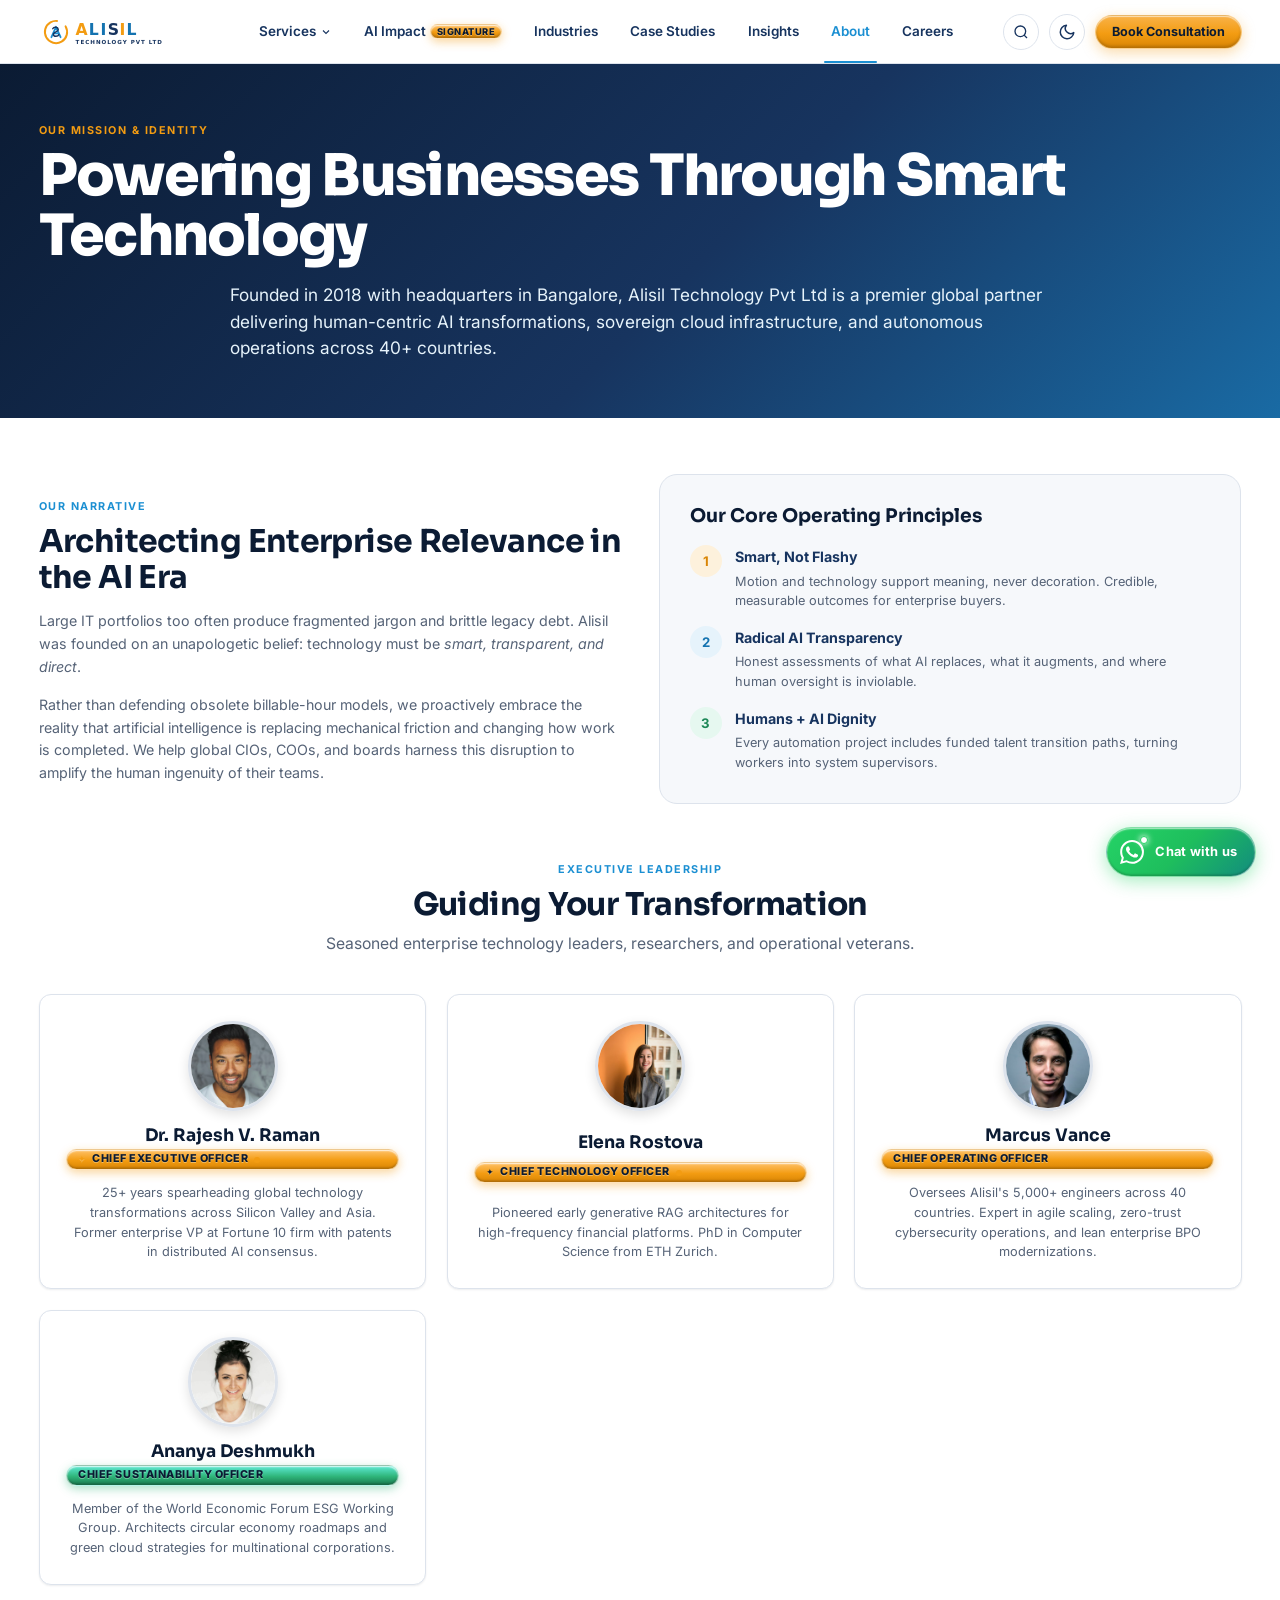
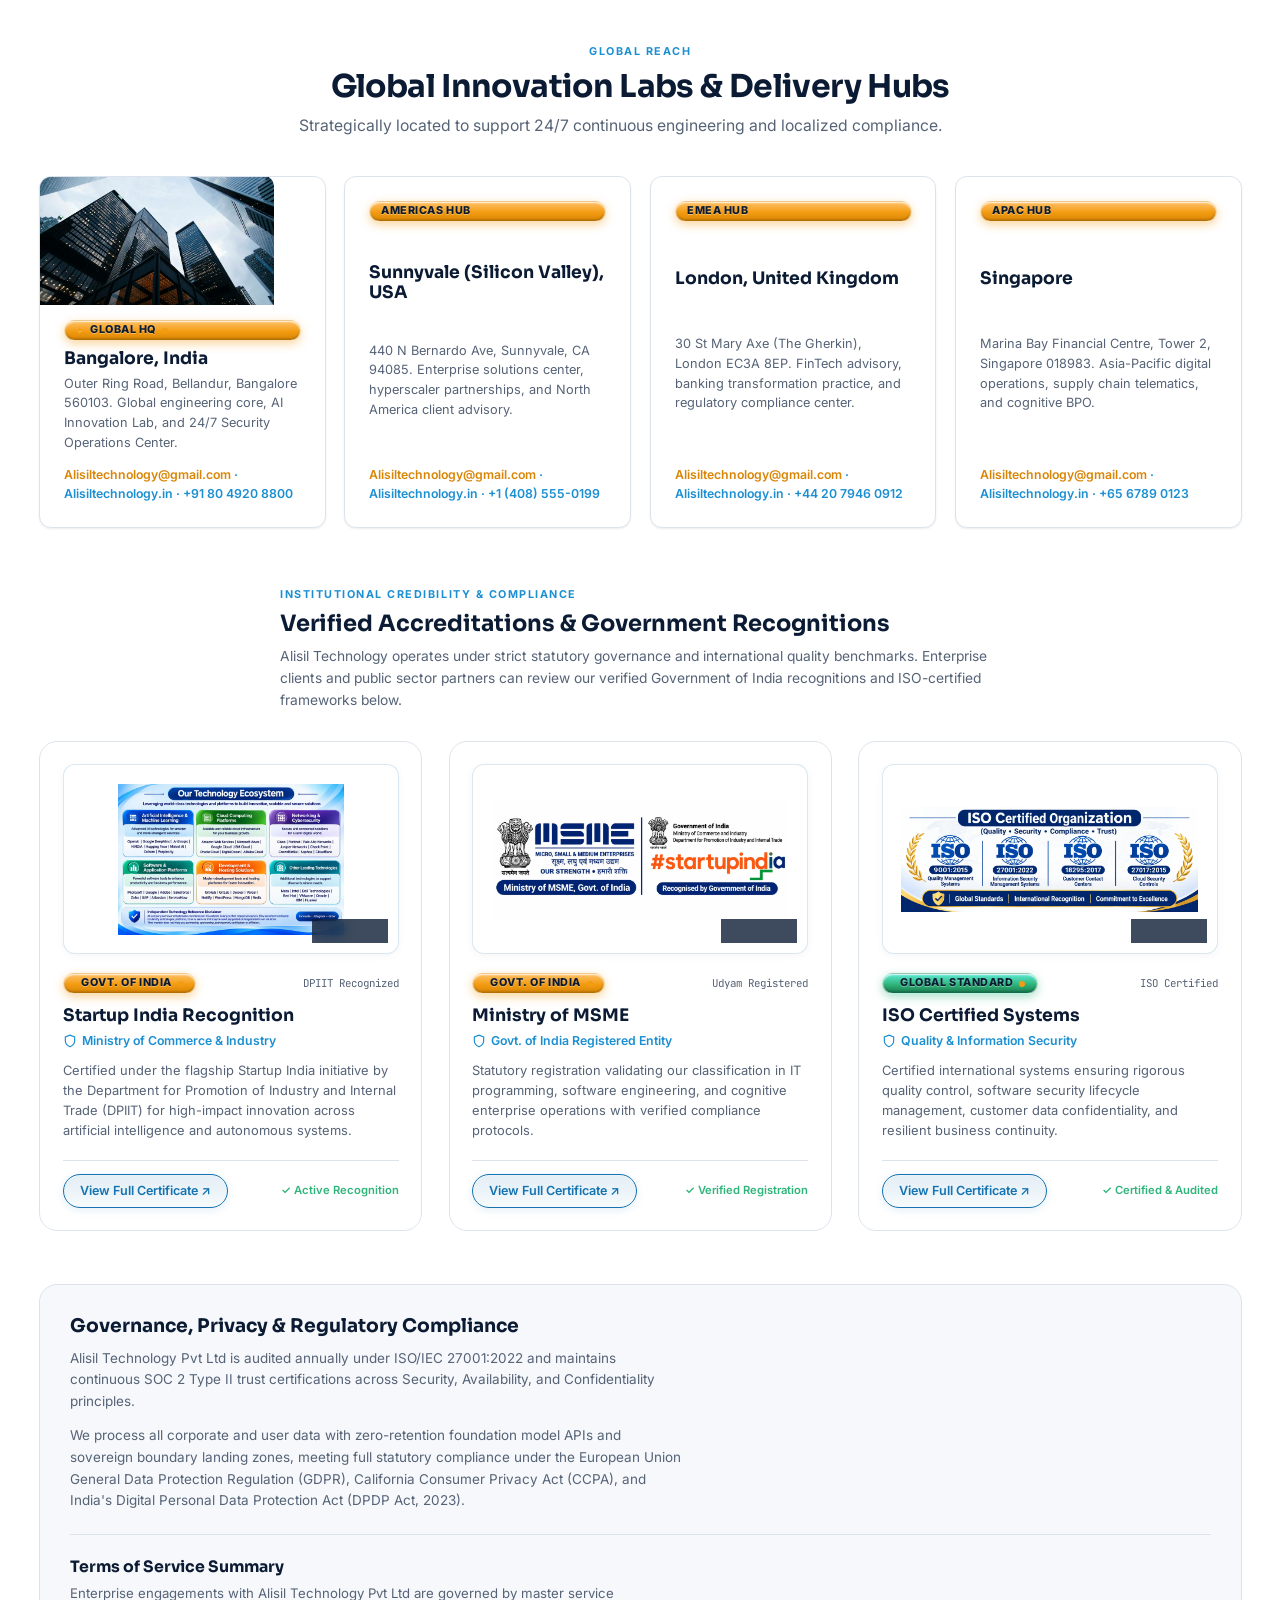
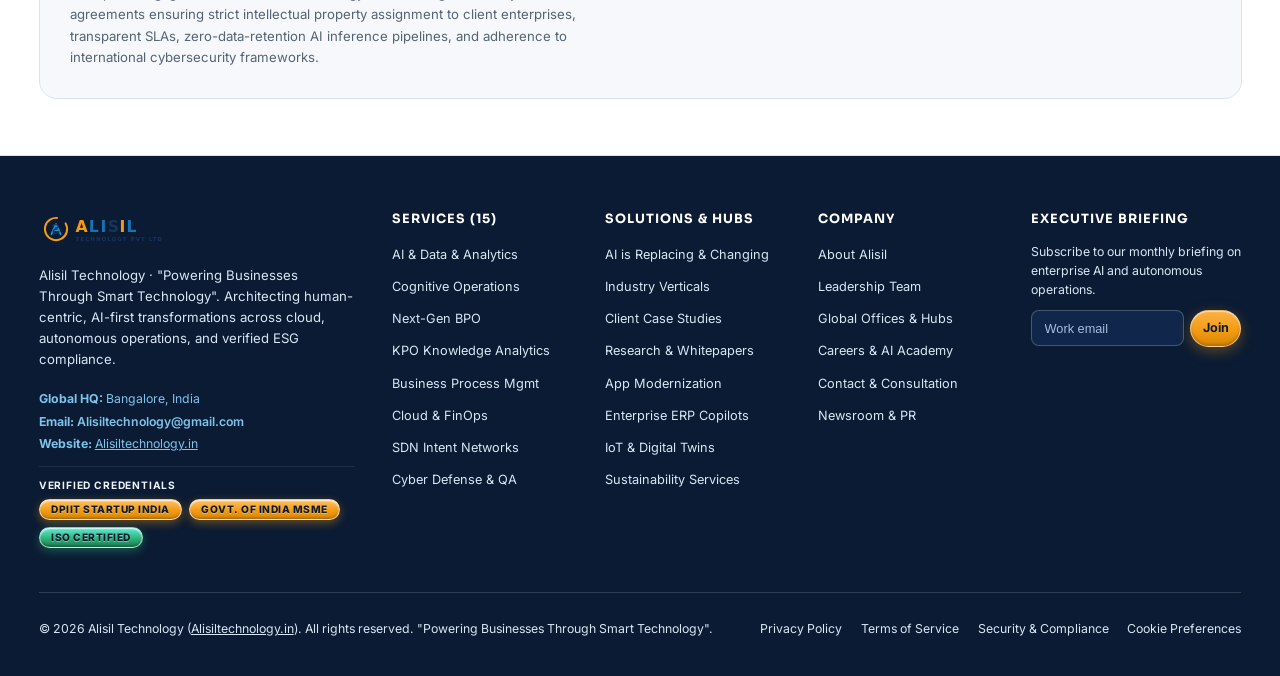
==== commit ec59921e: "refactor: create cohesive design system css and update navigation drawer cta components across pages" ====
--- a/about.html
+++ b/about.html
@@ -183,8 +183,8 @@
       <li><a href="careers.html">Careers & AI Academy</a></li>
       <li><a href="contact.html">Contact & Consultation</a></li>
     </ul>
-    <div style="margin-top: auto; padding-top: 1.5rem;">
-      <a href="contact.html" class="btn btn-primary" style="width: 100%;">Book a Consultation</a>
+    <div class="mobile-drawer-cta">
+      <a href="contact.html" class="btn btn-primary btn-sm">Book a Consultation</a>
     </div>
   </div>
 
--- a/css/styles.css
+++ b/css/styles.css
@@ -987,6 +987,30 @@
   padding: 0.35rem 0;
 }
 
+/* Compact Book Consultation CTA in Mobile Menu */
+.mobile-drawer-cta {
+  margin-top: auto;
+  padding-top: 1rem;
+  border-top: 1px solid var(--border);
+  display: flex;
+  justify-content: center;
+}
+
+.mobile-drawer-cta .btn,
+.mobile-drawer .btn {
+  padding: 0.45rem 1.25rem !important;
+  min-height: 36px !important;
+  font-size: 0.82rem !important;
+  font-weight: 700 !important;
+  letter-spacing: 0.02em !important;
+  width: auto !important;
+  display: inline-flex !important;
+  align-items: center !important;
+  justify-content: center !important;
+  box-shadow: 0 3px 12px rgba(243, 156, 18, 0.35) !important;
+  border-radius: var(--radius-full) !important;
+}
+
 /* ==========================================================================
    7. HERO SECTION (Compact, Dynamic Canvas)
    ========================================================================== */
@@ -2271,6 +2295,10 @@
   .roi-calculator-box {
     padding: 1.25rem 0.85rem !important;
   }
+
+  .ai-matrix-card {
+    padding: 1.25rem 0.85rem !important;
+  }
 }
 
 /* ==========================================================================
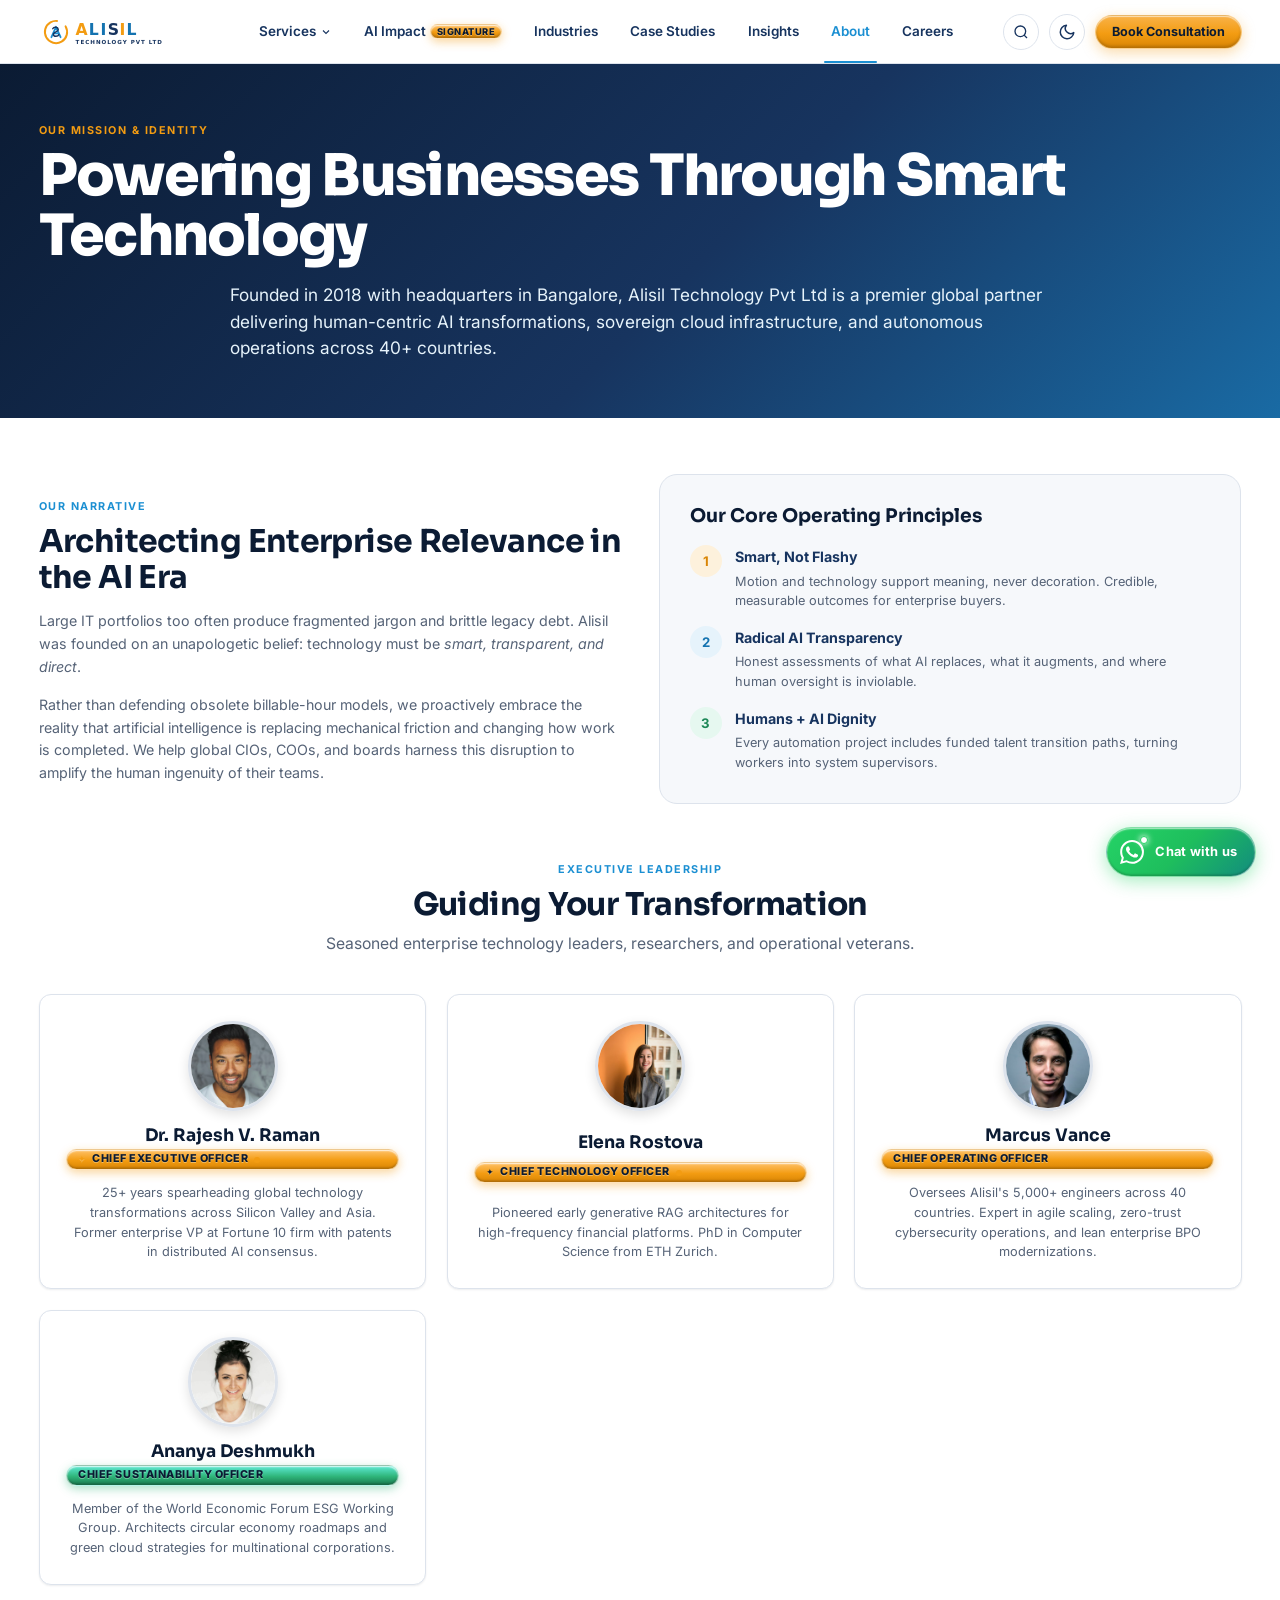
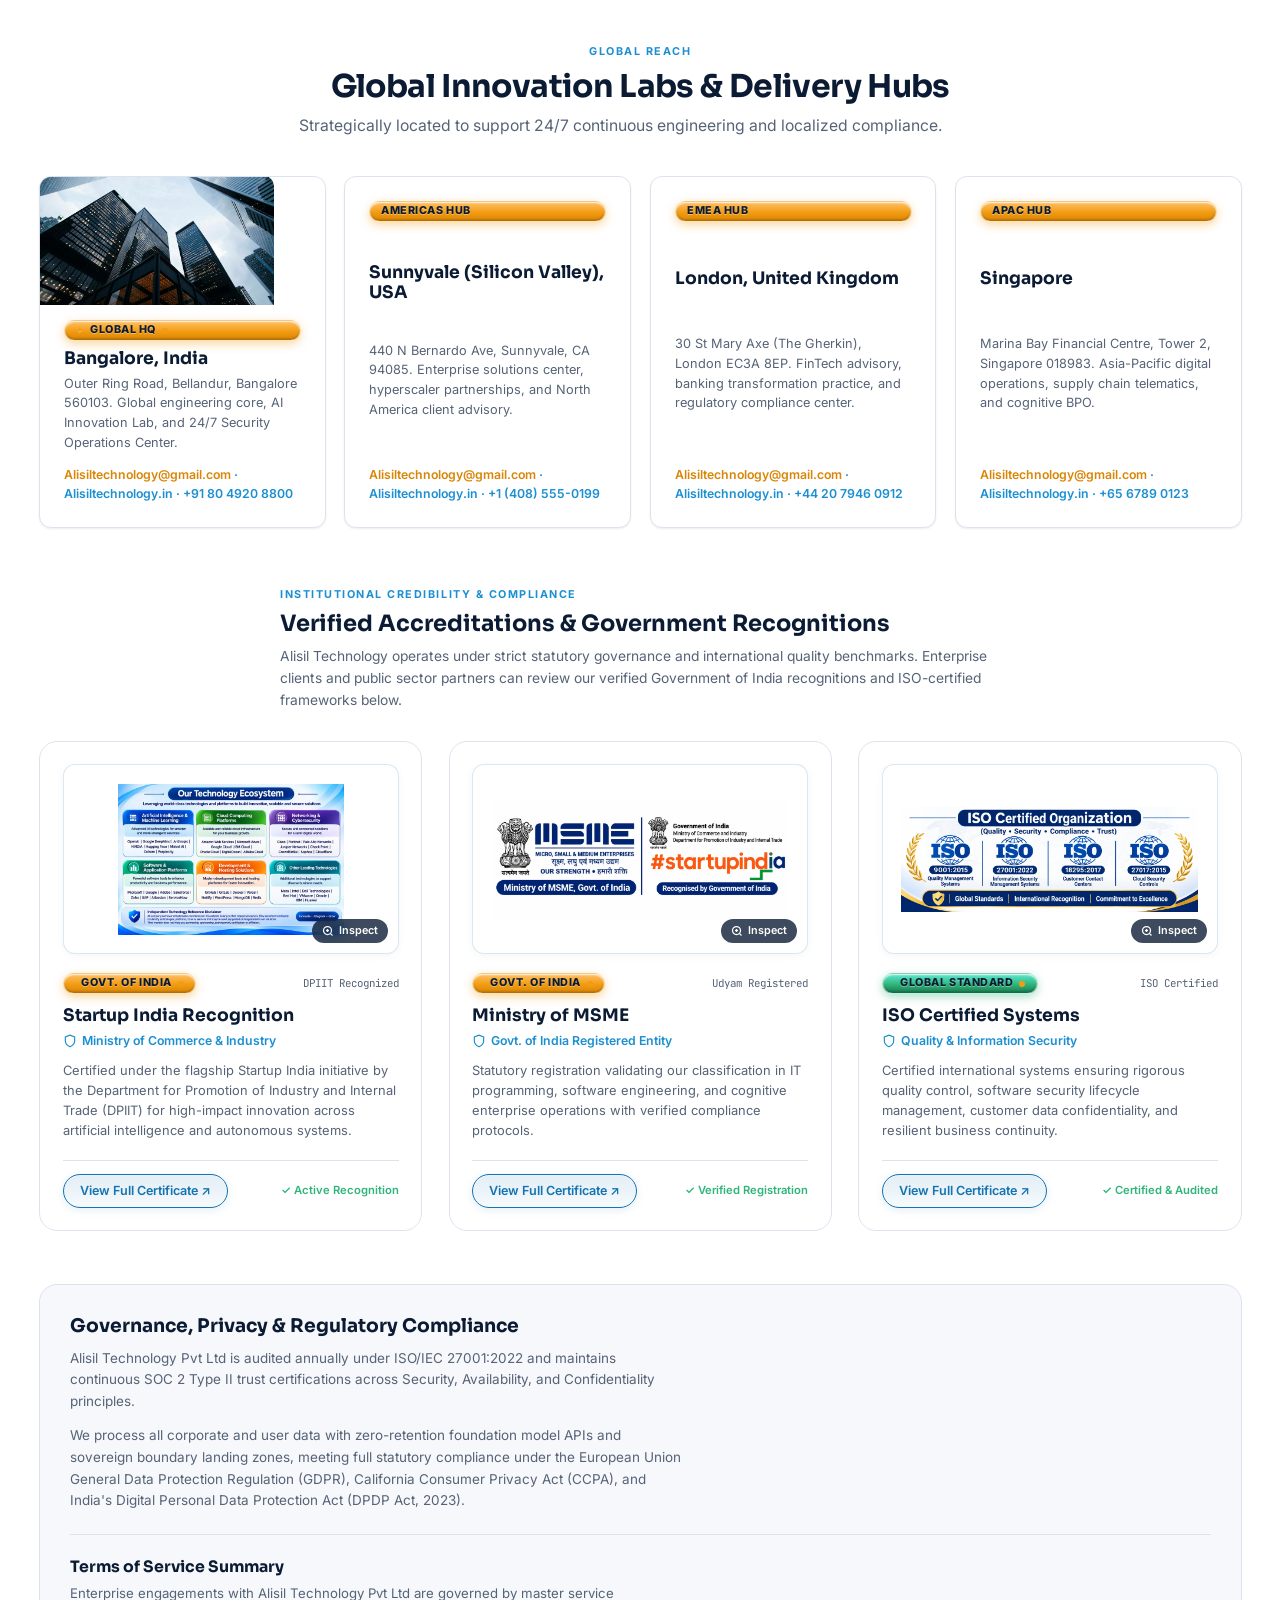
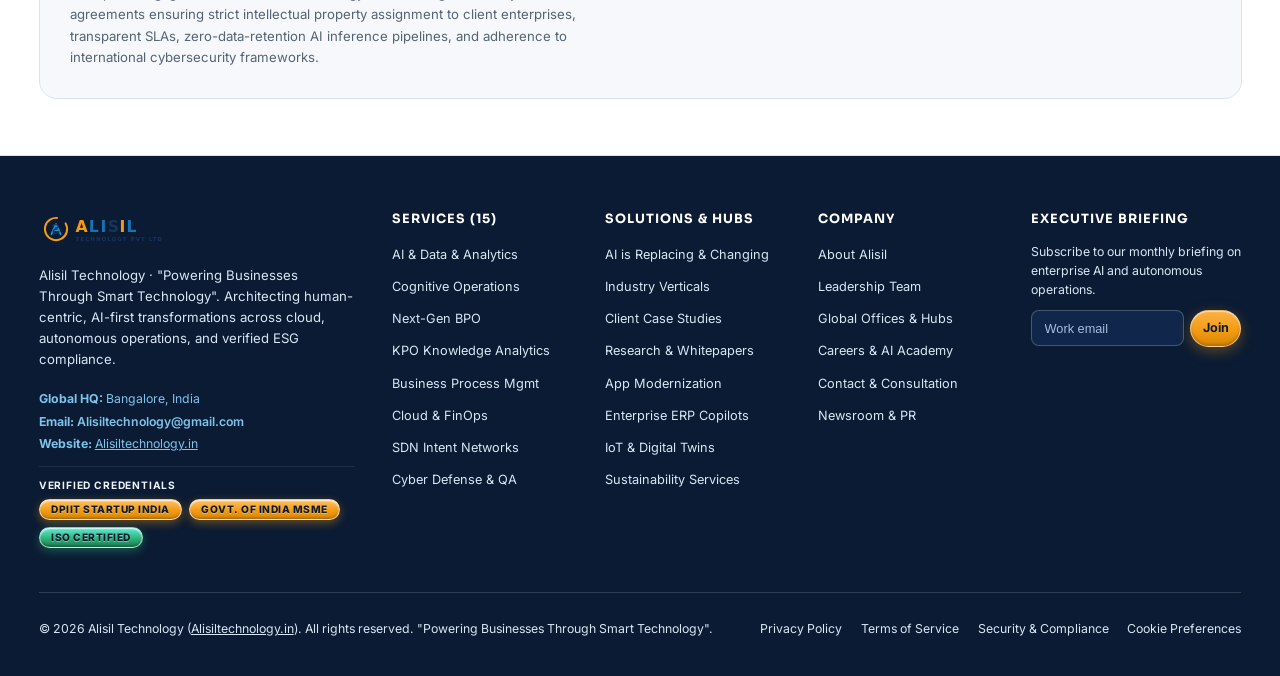
==== commit 3b688837: "fix(mobile): resolve horizontal scrolling, make Book Consultation button compact without wrapping, a" ====
--- a/about.html
+++ b/about.html
@@ -749,6 +749,15 @@
     </div>
   </dialog>
 
+  <!-- WhatsApp Floating Chat Button (Static first-paint markup for instant live rendering) -->
+  <a id="whatsapp-floating-btn" class="whatsapp-floating-btn" href="https://api.whatsapp.com/send?phone=919874199630&amp;text=Hello%20Alisil%20Technology%2C%20I%20am%20interested%20in%20your%20enterprise%20AI%20and%20technology%20services.%20I%20would%20like%20to%20learn%20more." target="_blank" rel="noopener noreferrer" aria-label="Chat with Alisil Technology on WhatsApp">
+    <div class="whatsapp-icon-wrap">
+      <svg width="24" height="24" viewBox="0 0 24 24" fill="#FFFFFF" aria-hidden="true"><path d="M17.472 14.382c-.297-.149-1.758-.867-2.03-.967-.273-.099-.471-.148-.67.15-.197.297-.767.966-.94 1.164-.173.199-.347.223-.644.075-.297-.15-1.255-.463-2.39-1.475-.883-.788-1.48-1.761-1.653-2.059-.173-.297-.018-.458.13-.606.134-.133.298-.347.446-.52.149-.174.198-.298.298-.497.099-.198.05-.371-.025-.52-.075-.149-.669-1.612-.916-2.207-.242-.579-.487-.5-.669-.51-.173-.008-.371-.01-.57-.01-.198 0-.52.074-.792.372-.272.297-1.04 1.016-1.04 2.479 0 1.462 1.065 2.875 1.213 3.074.149.198 2.096 3.2 5.077 4.487.709.306 1.262.489 1.694.625.712.227 1.36.195 1.871.118.571-.085 1.758-.719 2.006-1.413.248-.694.248-1.289.173-1.413-.074-.124-.272-.198-.57-.347m-5.421 7.403h-.004a9.87 9.87 0 01-5.031-1.378l-.361-.214-3.741.982.998-3.648-.235-.374a9.86 9.86 0 01-1.51-5.26c.001-5.45 4.436-9.884 9.888-9.884 2.64 0 5.122 1.03 6.988 2.898a9.825 9.825 0 012.893 6.994c-.003 5.45-4.437 9.884-9.885 9.884m8.413-18.297A11.815 11.815 0 0012.05 0C5.495 0 .16 5.335.157 11.892c0 2.096.547 4.142 1.588 5.945L.057 24l6.305-1.654a11.882 11.882 0 005.683 1.448h.005c6.554 0 11.89-5.335 11.893-11.893a11.821 11.821 0 00-3.48-8.413Z"/></svg>
+      <span class="whatsapp-online-dot"></span>
+    </div>
+    <span class="whatsapp-btn-text">Chat with us</span>
+  </a>
+
   <script src="js/data.js"></script>
   <script src="js/main.js"></script>
 </body>
--- a/css/styles.css
+++ b/css/styles.css
@@ -143,8 +143,10 @@
   scroll-behavior: smooth;
   -webkit-text-size-adjust: 100%;
   overflow-x: hidden;
+  overflow-x: clip;
   width: 100%;
-  max-width: 100%;
+  max-width: 100vw;
+  touch-action: pan-y;
 }
 
 body {
@@ -155,12 +157,14 @@
   background-color: var(--bg);
   transition: background-color var(--transition-normal), color var(--transition-normal);
   overflow-x: hidden;
+  overflow-x: clip;
   width: 100%;
-  max-width: 100%;
+  max-width: 100vw;
   min-height: 100vh;
   display: flex;
   flex-direction: column;
   position: relative;
+  touch-action: pan-y;
 }
 
 img, picture, video, canvas, svg {
@@ -896,6 +900,18 @@
   gap: 0.65rem;
 }
 
+.nav-actions .btn {
+  white-space: nowrap !important;
+  word-break: keep-all !important;
+  overflow: hidden;
+  text-overflow: ellipsis;
+  flex-shrink: 0;
+  display: inline-flex !important;
+  align-items: center !important;
+  justify-content: center !important;
+  line-height: 1 !important;
+}
+
 .theme-toggle-btn, .search-trigger-btn {
   background: transparent;
   border: 1px solid var(--border);
@@ -1003,6 +1019,8 @@
   font-size: 0.82rem !important;
   font-weight: 700 !important;
   letter-spacing: 0.02em !important;
+  white-space: nowrap !important;
+  word-break: keep-all !important;
   width: auto !important;
   display: inline-flex !important;
   align-items: center !important;
@@ -2048,7 +2066,7 @@
   position: fixed;
   bottom: 24px;
   right: 24px;
-  z-index: 9998;
+  z-index: 100000;
   display: flex;
   align-items: center;
   gap: 0.6rem;
@@ -2193,15 +2211,22 @@
 /* Position adjustments & strict anti-overflow layout on mobile viewports (< 640px) */
 @media (max-width: 640px) {
   .whatsapp-floating-btn {
-    bottom: 16px;
-    right: 14px;
+    bottom: calc(16px + env(safe-area-inset-bottom, 0px));
+    right: calc(14px + env(safe-area-inset-right, 0px));
     padding: 0;
     border-radius: 50%;
     width: 48px;
     height: 48px;
+    min-width: 48px;
+    min-height: 48px;
     justify-content: center;
+    align-items: center;
+    display: flex !important;
+    visibility: visible !important;
+    opacity: 1 !important;
     box-sizing: border-box;
     contain: paint;
+    z-index: 100000 !important;
   }
   .whatsapp-btn-text {
     display: none !important;
@@ -2210,21 +2235,36 @@
     width: 26px;
     height: 26px;
     margin: 0;
+    display: flex;
+    align-items: center;
+    justify-content: center;
+  }
+  .whatsapp-icon-wrap svg {
+    width: 24px;
+    height: 24px;
+    fill: #FFFFFF;
   }
   .whatsapp-floating-btn::before {
     display: none;
   }
 
   .ai-chat-launcher {
-    bottom: 16px;
-    left: 14px;
+    bottom: calc(16px + env(safe-area-inset-bottom, 0px));
+    left: calc(14px + env(safe-area-inset-left, 0px));
     width: 48px;
     height: 48px;
+    min-width: 48px;
+    min-height: 48px;
     padding: 0;
     border-radius: 50%;
     justify-content: center;
+    align-items: center;
+    display: flex !important;
+    visibility: visible !important;
+    opacity: 1 !important;
     box-sizing: border-box;
     contain: paint;
+    z-index: 100000 !important;
   }
   .ai-chat-launcher span:not(.chat-status-dot) {
     display: none !important;
@@ -2284,8 +2324,8 @@
     width: 100%;
   }
 
-  /* Button text wrapping and responsive limits on mobile */
-  .btn {
+  /* Button text wrapping and responsive limits on mobile (excluding navbar & compact CTA buttons) */
+  .btn:not(.nav-actions .btn):not(.mobile-drawer-cta .btn) {
     white-space: normal !important;
     text-align: center;
     max-width: 100%;
@@ -2439,7 +2479,7 @@
   color: #FFFFFF;
   border-top: 2px solid var(--sky-500);
   padding: 1rem 1.75rem;
-  z-index: 99999;
+  z-index: 9900;
   display: flex;
   align-items: center;
   justify-content: space-between;
@@ -2576,6 +2616,60 @@
 }
 
 @media (max-width: 768px) {
+  /* Sleek, strictly compact, non-wrapping header navbar */
+  .header-container {
+    padding-left: 0.65rem;
+    padding-right: 0.65rem;
+  }
+
+  .brand-logo-img {
+    height: 24px;
+    max-width: 110px;
+    width: auto;
+  }
+
+  .nav-actions {
+    gap: 0.35rem;
+  }
+
+  .theme-toggle-btn,
+  .search-trigger-btn {
+    width: 32px;
+    height: 32px;
+    min-width: 32px;
+    min-height: 32px;
+    padding: 0;
+  }
+
+  .mobile-nav-toggle {
+    width: 32px;
+    height: 32px;
+    min-width: 32px;
+    min-height: 32px;
+    padding: 3px;
+    display: inline-flex;
+    align-items: center;
+    justify-content: center;
+  }
+
+  .nav-actions .btn {
+    padding: 0.32rem 0.65rem !important;
+    min-height: 32px !important;
+    height: 32px !important;
+    max-height: 32px !important;
+    font-size: 0.74rem !important;
+    font-weight: 700 !important;
+    letter-spacing: 0.01em !important;
+    white-space: nowrap !important;
+    word-break: keep-all !important;
+    display: inline-flex !important;
+    align-items: center !important;
+    justify-content: center !important;
+    line-height: 1 !important;
+    border-radius: var(--radius-full) !important;
+    box-shadow: 0 2px 8px rgba(243, 156, 18, 0.32) !important;
+  }
+
   .impact-numbers-grid {
     grid-template-columns: repeat(2, 1fr);
     gap: 0.85rem;
@@ -2592,6 +2686,39 @@
   .cookie-consent-bar {
     flex-direction: column;
     align-items: flex-start;
+  }
+}
+
+@media (max-width: 360px) {
+  .header-container {
+    padding-left: 0.35rem;
+    padding-right: 0.35rem;
+  }
+
+  .brand-logo-img {
+    max-width: 88px;
+    height: 20px;
+  }
+
+  .nav-actions {
+    gap: 0.2rem;
+  }
+
+  .theme-toggle-btn,
+  .search-trigger-btn,
+  .mobile-nav-toggle {
+    width: 28px;
+    height: 28px;
+    min-width: 28px;
+    min-height: 28px;
+  }
+
+  .nav-actions .btn {
+    padding: 0.26rem 0.45rem !important;
+    font-size: 0.68rem !important;
+    min-height: 28px !important;
+    height: 28px !important;
+    max-height: 28px !important;
   }
 }
 
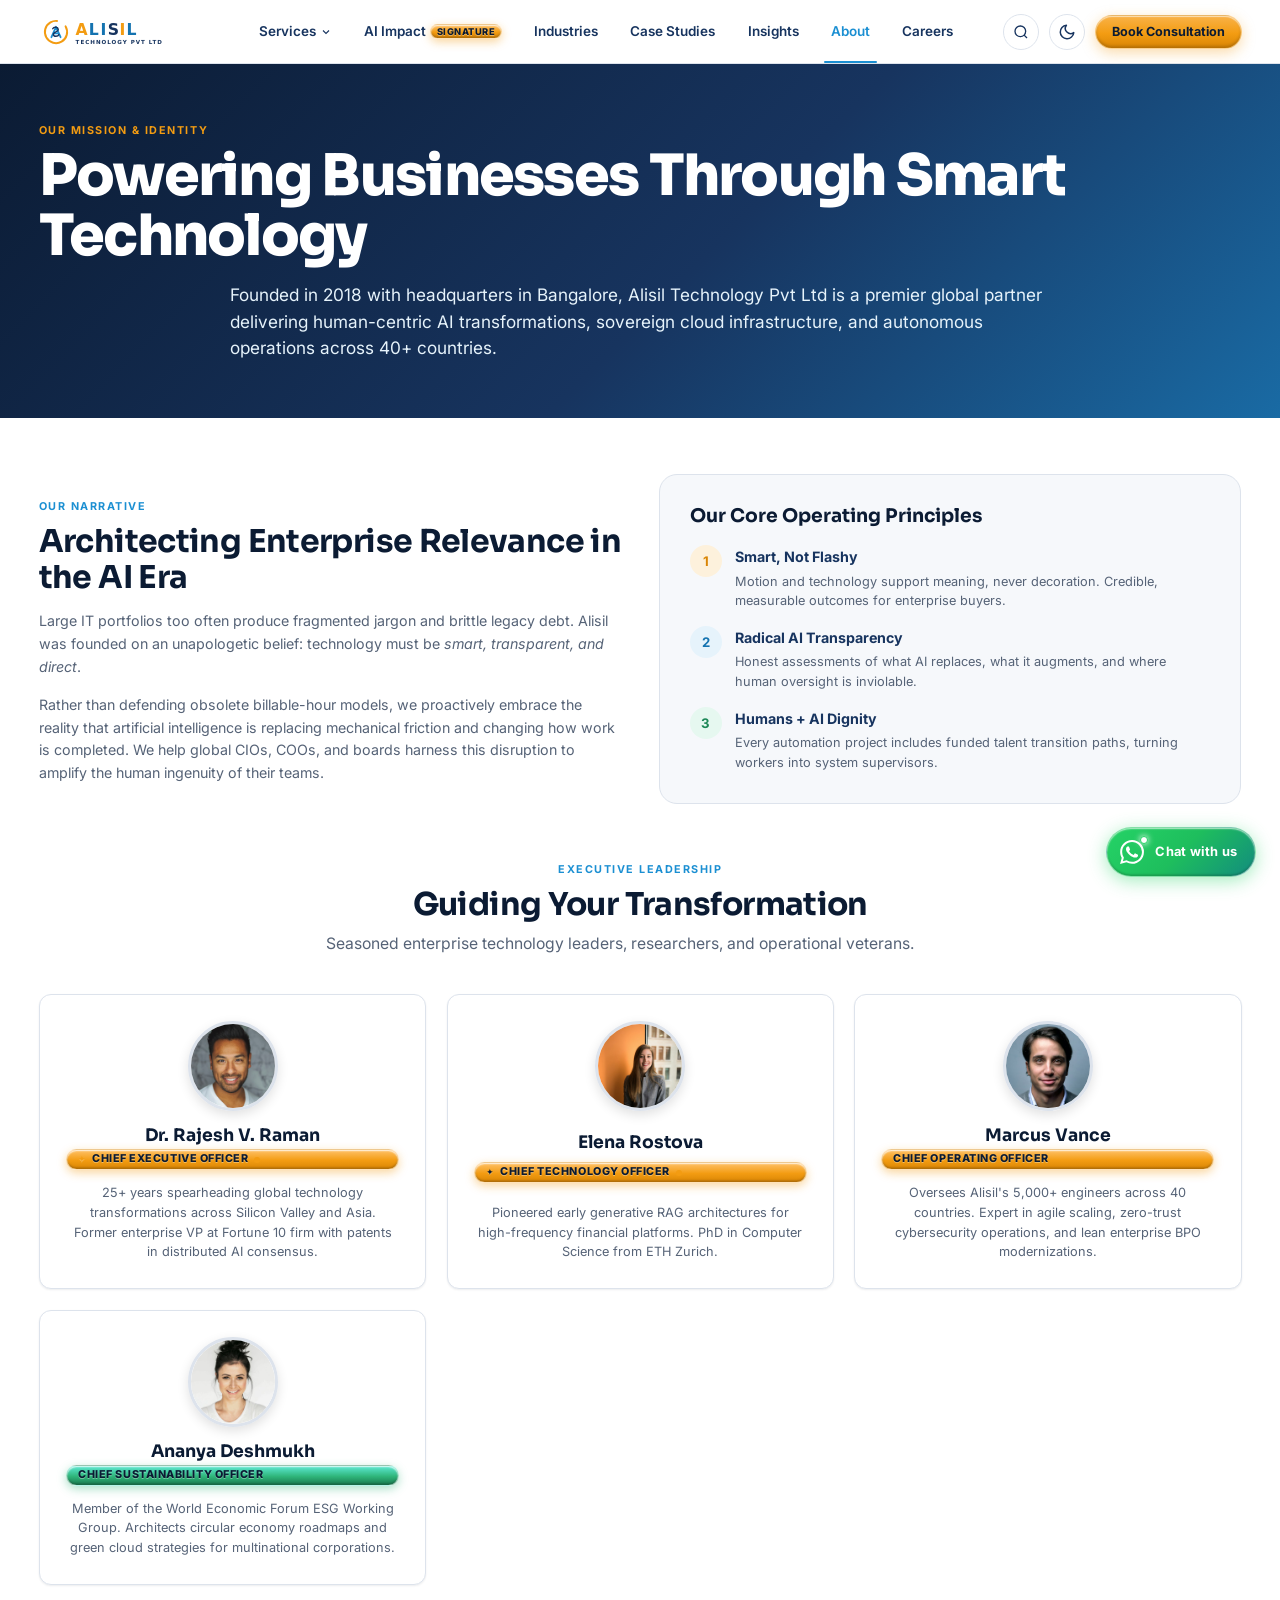
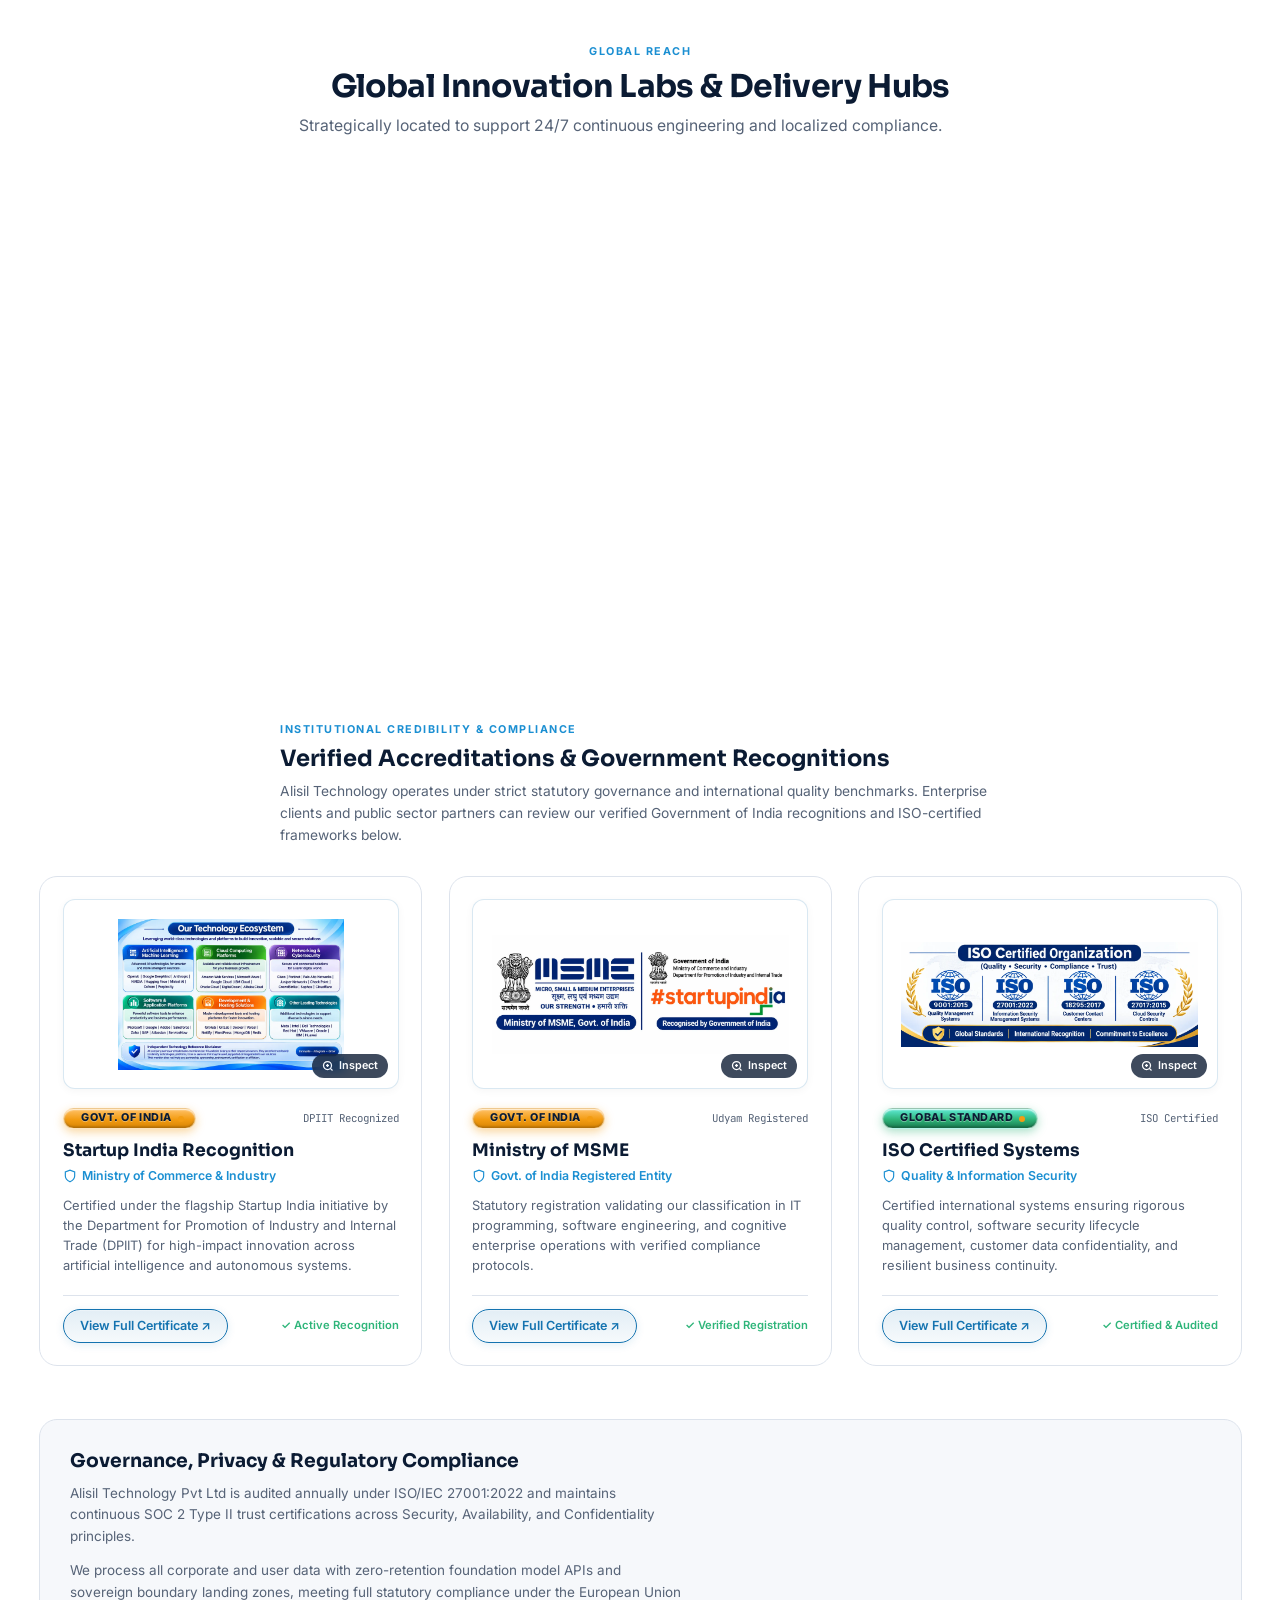
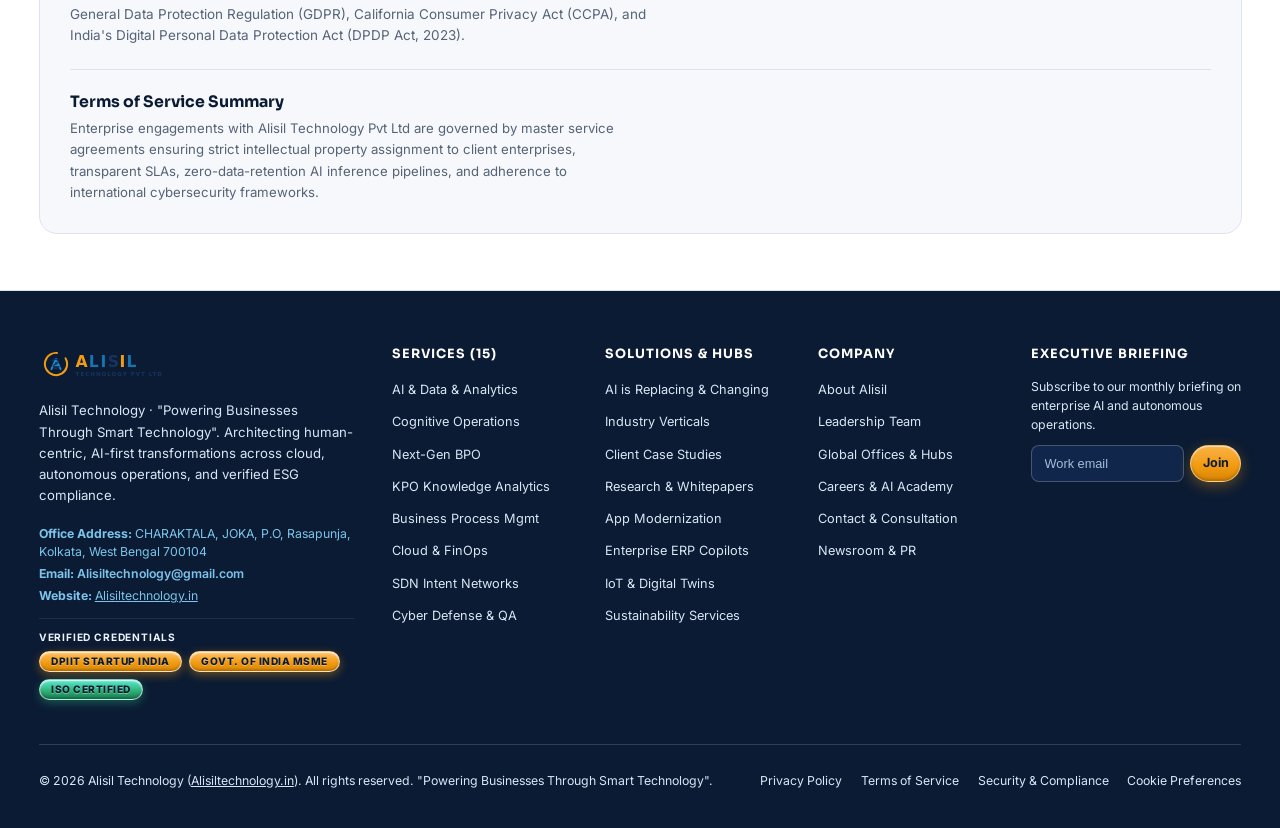
==== commit aff0b23d: "feat(address): add Kolkata office address to data.js, preserve all other regional hubs, and dynamica" ====
--- a/about.html
+++ b/about.html
@@ -32,7 +32,7 @@
   <meta name="twitter:image" content="https://alisiltechnology.in/assets/logo-full.svg">
 
   <link rel="icon" type="image/svg+xml" href="assets/logo-symbol.svg">
-  <link rel="stylesheet" href="css/styles.css">
+  <link rel="stylesheet" href="css/styles.css?v=2.2">
 
   <script type="application/ld+json">
   {
@@ -341,7 +341,23 @@
             <p>Strategically located to support 24/7 continuous engineering and localized compliance.</p>
           </div>
 
-          <div style="display: grid; grid-template-columns: repeat(auto-fit, minmax(260px, 1fr)); gap: 1.25rem;">
+          <div id="about-offices-list" style="display: grid; grid-template-columns: repeat(auto-fit, minmax(260px, 1fr)); gap: 1.25rem;">
+            <div class="service-card">
+              <span class="badge badge-amber spark-badge" style="margin-bottom: 0.5rem;"><span class="spark-star"
+                  style="font-size: 0.8em;">✦</span> Corporate Office</span>
+              <h3 style="font-size: 1.15rem; margin-bottom: 0.35rem;">Kolkata, India</h3>
+              <p style="font-size: 0.85rem; color: var(--text-muted); margin-bottom: 0.85rem;">
+                CHARAKTALA, JOKA, P.O, Rasapunja, Kolkata, West Bengal 700104. Corporate governance, regional delivery center, and enterprise engagement operations.
+              </p>
+              <div style="font-size: 0.82rem; font-weight: 600; color: var(--sky-500);"><a
+                  href="mailto:Alisiltechnology@gmail.com"
+                  style="color: var(--amber-600);">Alisiltechnology@gmail.com</a> · <a
+                  href="https://alisiltechnology.in" style="color: var(--sky-500);">Alisiltechnology.in</a> · <a
+                  href="https://api.whatsapp.com/send?phone=919874199630" target="_blank" rel="noopener" style="color: #25D366; font-weight: 700;">+91 98741 99630</a>
+              </div>
+            </div>
+
+
             <div class="service-card">
               <figure class="card-media-wrapper" style="height: 130px; margin: -1.75rem -1.75rem 1rem -1.75rem;">
                 <img src="assets/images/bangalore-hq.jpg"
@@ -620,8 +636,8 @@
             Alisil Technology · "Powering Businesses Through Smart Technology". Architecting human-centric, AI-first
             transformations across cloud, autonomous operations, and verified ESG compliance.
           </p>
-          <div style="font-size: 0.82rem; color: var(--sky-300); margin-top: 0.4rem;">
-            <strong>Global HQ:</strong> Bangalore, India
+          <div style="font-size: 0.82rem; color: var(--sky-300); margin-top: 0.4rem; line-height: 1.45;" data-company-address>
+            <strong>Office Address:</strong> CHARAKTALA, JOKA, P.O, Rasapunja, Kolkata, West Bengal 700104
           </div>
           <div style="font-size: 0.82rem; color: var(--sky-300); margin-top: 0.25rem;">
             <strong>Email:</strong> <a href="mailto:Alisiltechnology@gmail.com"
@@ -758,8 +774,8 @@
     <span class="whatsapp-btn-text">Chat with us</span>
   </a>
 
-  <script src="js/data.js"></script>
-  <script src="js/main.js"></script>
+  <script src="js/data.js?v=2.2"></script>
+  <script src="js/main.js?v=2.2"></script>
 </body>
 
 </html>
--- a/css/styles.css
+++ b/css/styles.css
@@ -900,7 +900,9 @@
   gap: 0.65rem;
 }
 
-.nav-actions .btn {
+.nav-actions .btn,
+.site-header .nav-actions .btn,
+.site-header .nav-actions a.btn {
   white-space: nowrap !important;
   word-break: keep-all !important;
   overflow: hidden;
@@ -2208,8 +2210,8 @@
   transform: translateY(0);
 }
 
-/* Position adjustments & strict anti-overflow layout on mobile viewports (< 640px) */
-@media (max-width: 640px) {
+/* Position adjustments & strict anti-overflow layout on mobile viewports (<= 768px) */
+@media (max-width: 768px) {
   .whatsapp-floating-btn {
     bottom: calc(16px + env(safe-area-inset-bottom, 0px));
     right: calc(14px + env(safe-area-inset-right, 0px));
@@ -2652,7 +2654,9 @@
     justify-content: center;
   }
 
-  .nav-actions .btn {
+  .nav-actions .btn,
+  .site-header .nav-actions .btn,
+  .site-header .nav-actions a.btn {
     padding: 0.32rem 0.65rem !important;
     min-height: 32px !important;
     height: 32px !important;
@@ -2713,12 +2717,16 @@
     min-height: 28px;
   }
 
-  .nav-actions .btn {
+  .nav-actions .btn,
+  .site-header .nav-actions .btn,
+  .site-header .nav-actions a.btn {
     padding: 0.26rem 0.45rem !important;
     font-size: 0.68rem !important;
     min-height: 28px !important;
     height: 28px !important;
     max-height: 28px !important;
+    white-space: nowrap !important;
+    word-break: keep-all !important;
   }
 }
 
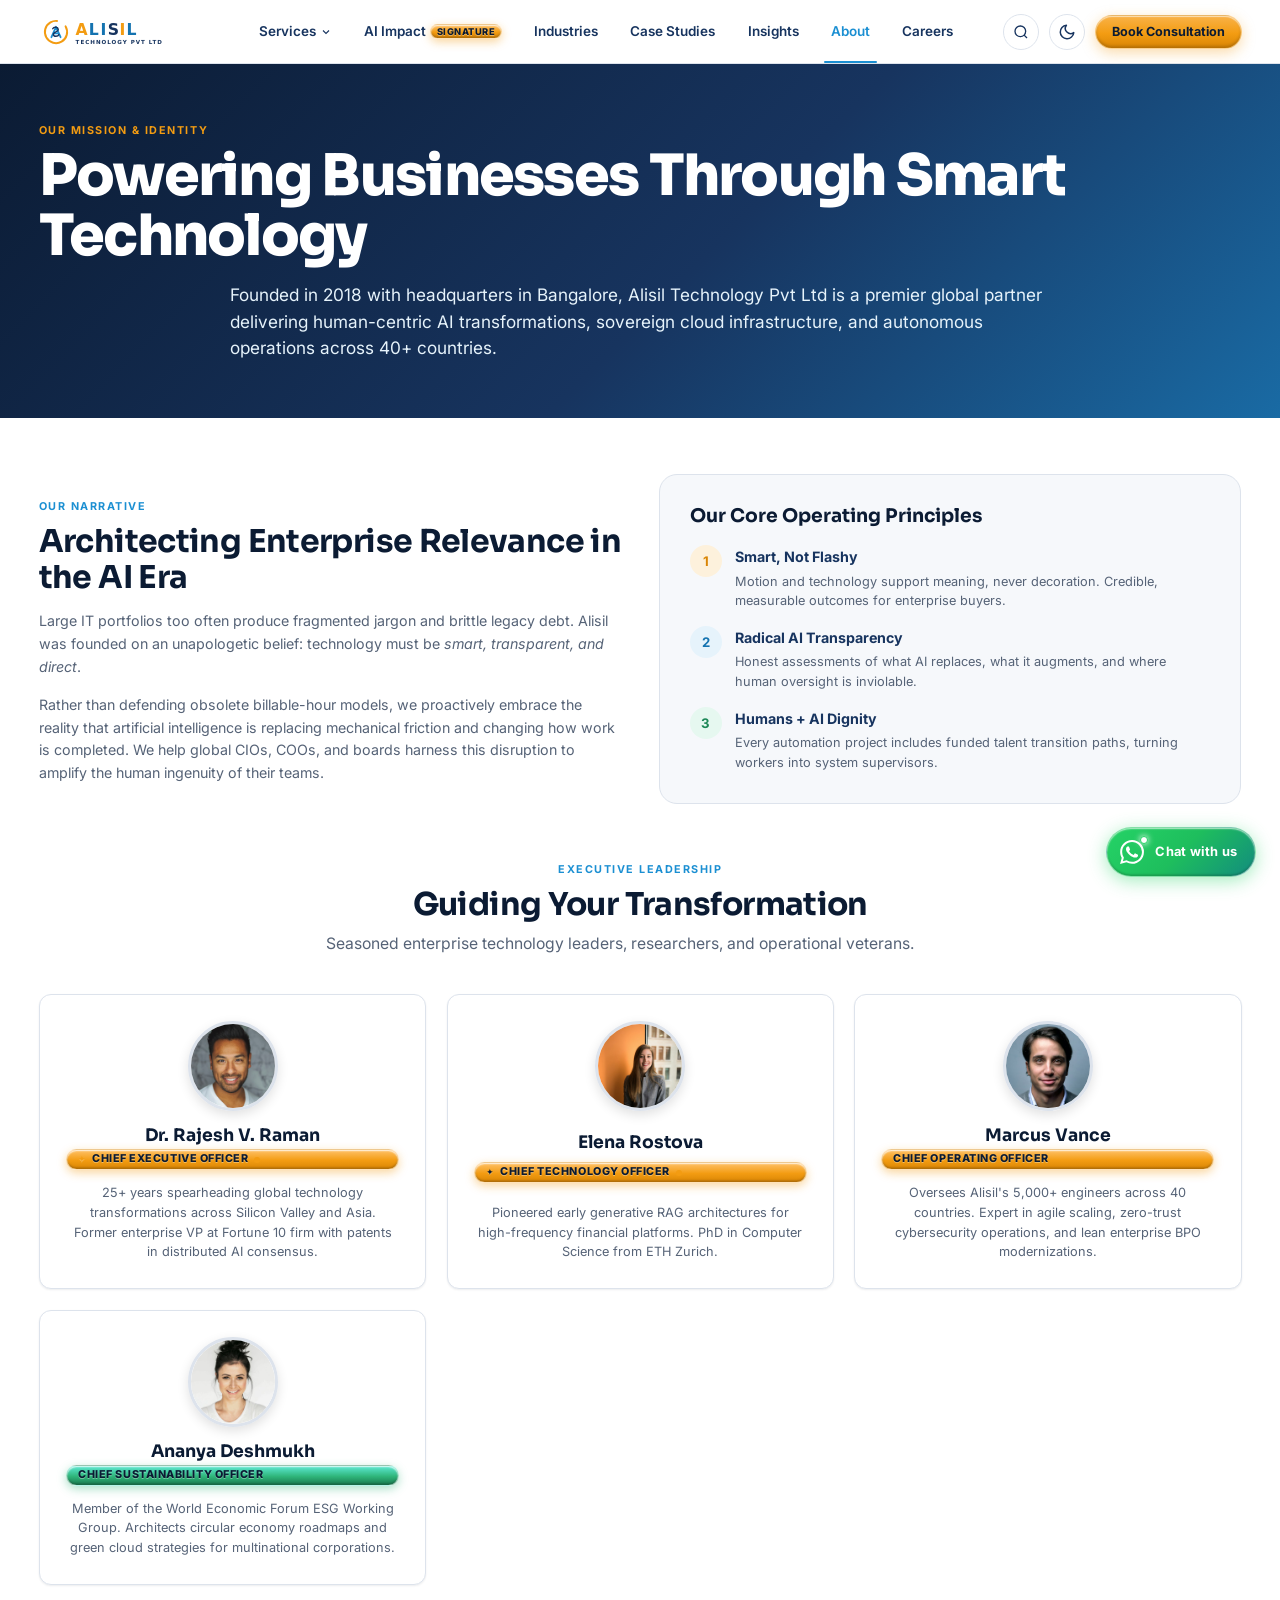
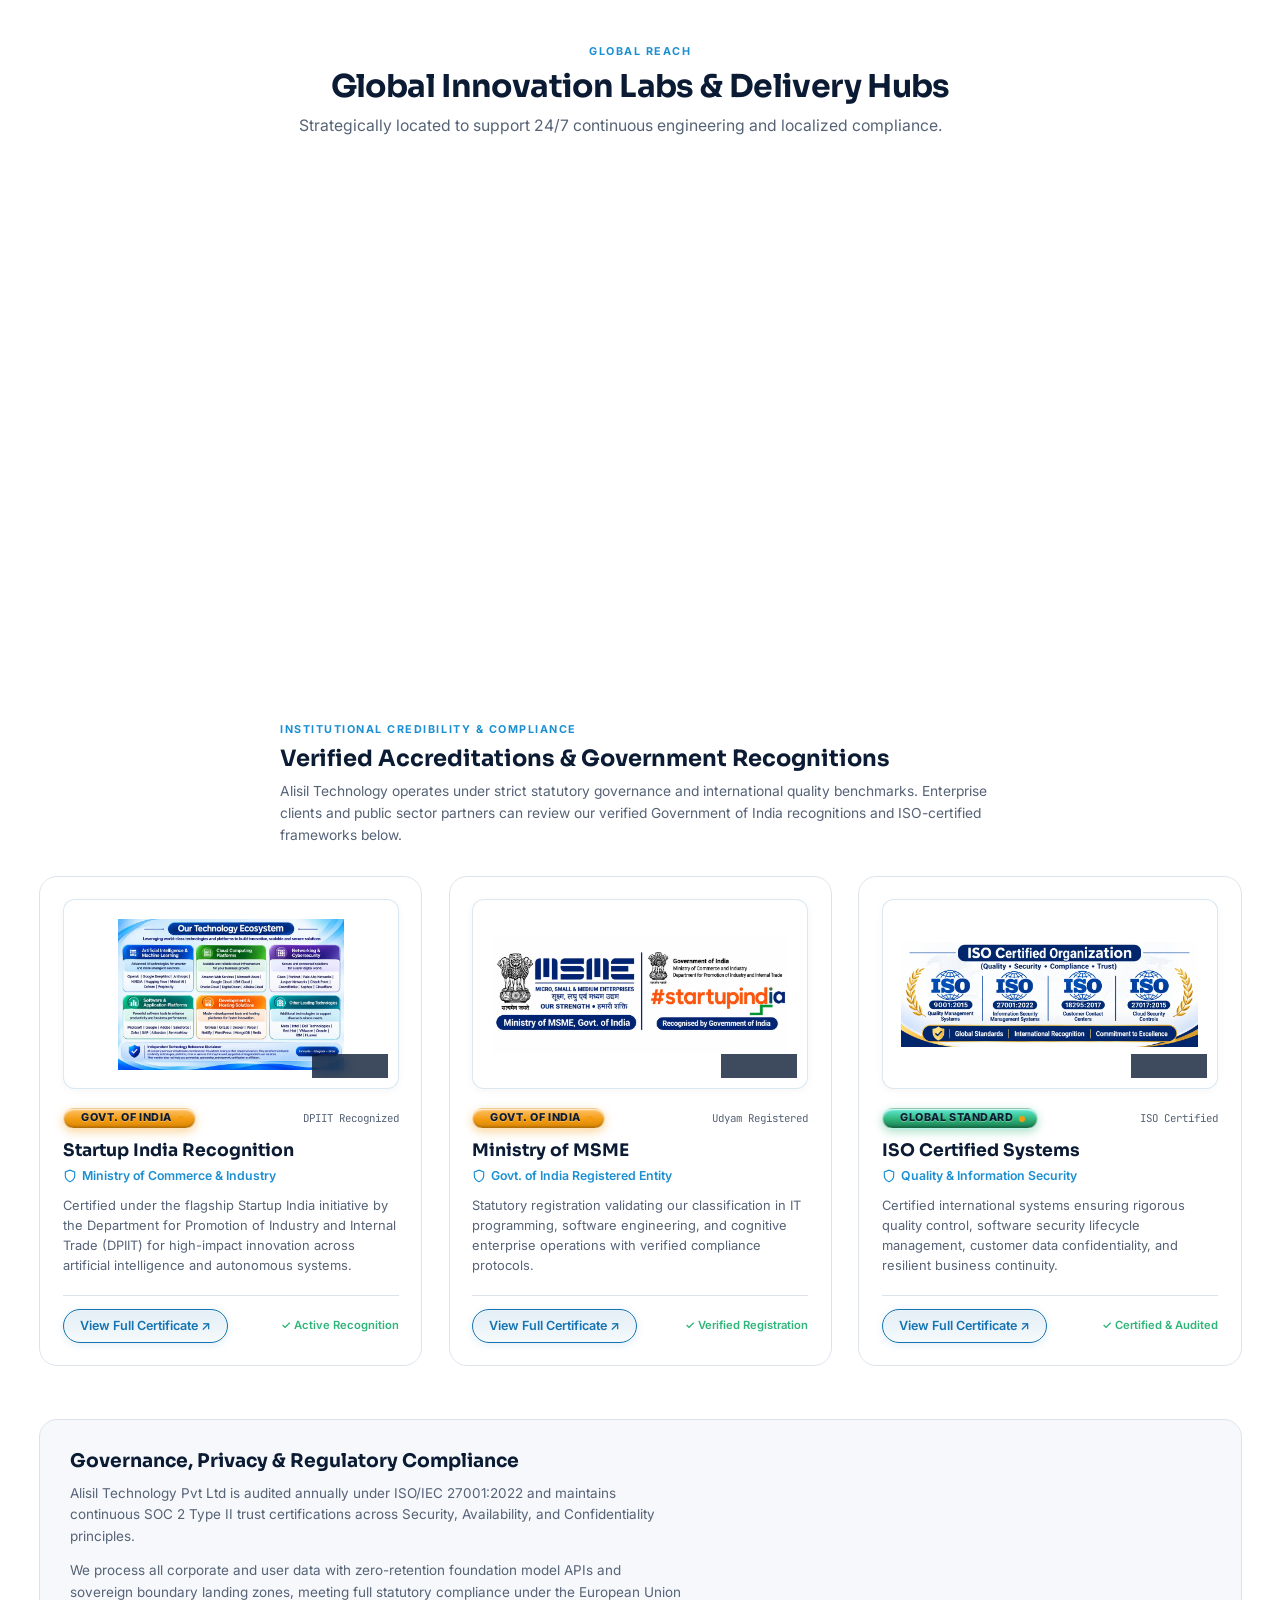
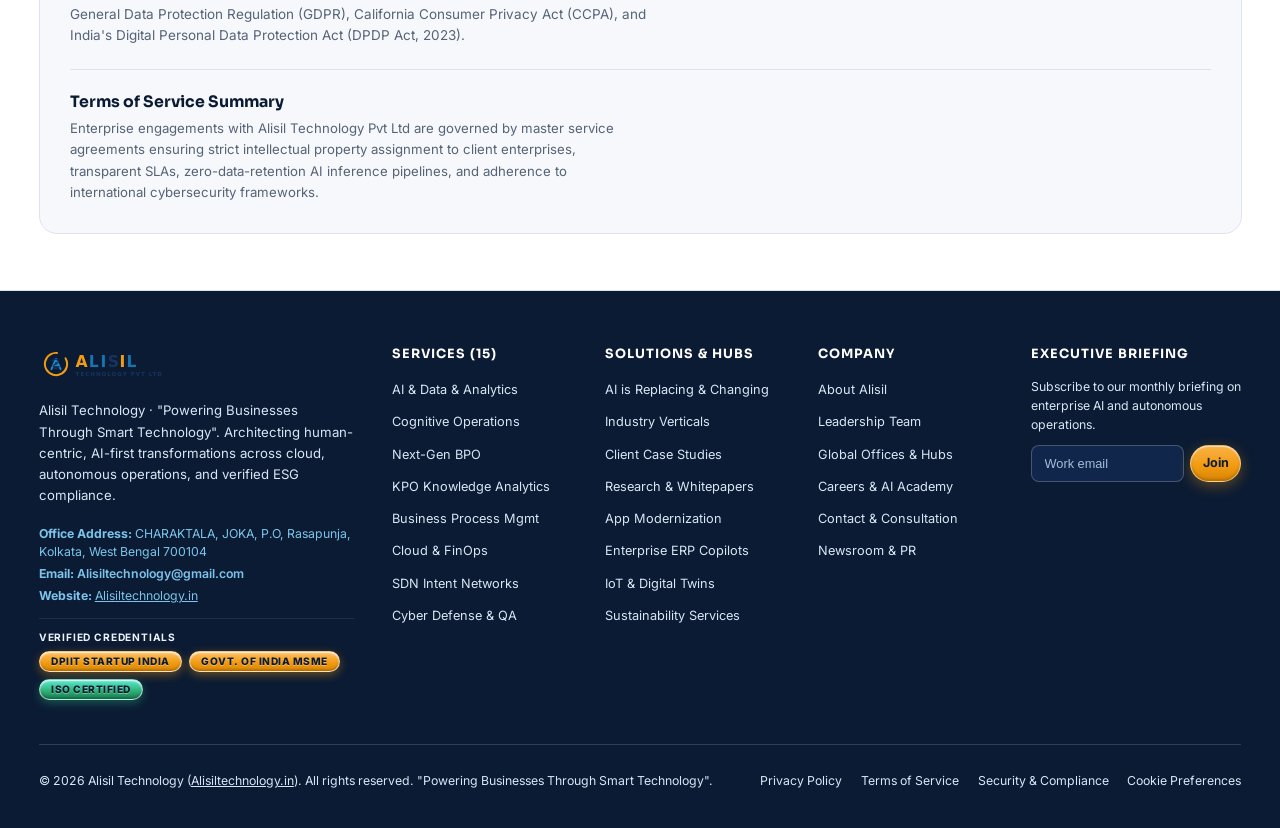
==== commit e012303f: "feat(schema): dynamically load and synchronize Schema.org JSON-LD from data.js across contact, about" ====
--- a/about.html
+++ b/about.html
@@ -34,7 +34,7 @@
   <link rel="icon" type="image/svg+xml" href="assets/logo-symbol.svg">
   <link rel="stylesheet" href="css/styles.css?v=2.2">
 
-  <script type="application/ld+json">
+  <script id="schema-jsonld" type="application/ld+json">
   {
     "@context": "https://schema.org",
     "@type": "AboutPage",
@@ -43,10 +43,13 @@
       "name": "Alisil Technology",
       "url": "https://alisiltechnology.in",
       "email": "Alisiltechnology@gmail.com",
-      "telephone": "+91 80 4920 8800",
+      "telephone": "+91 98741 99630",
       "address": {
         "@type": "PostalAddress",
-        "addressLocality": "Bangalore",
+        "streetAddress": "CHARAKTALA, JOKA, P.O, Rasapunja",
+        "addressLocality": "Kolkata",
+        "addressRegion": "West Bengal",
+        "postalCode": "700104",
         "addressCountry": "IN"
       }
     }
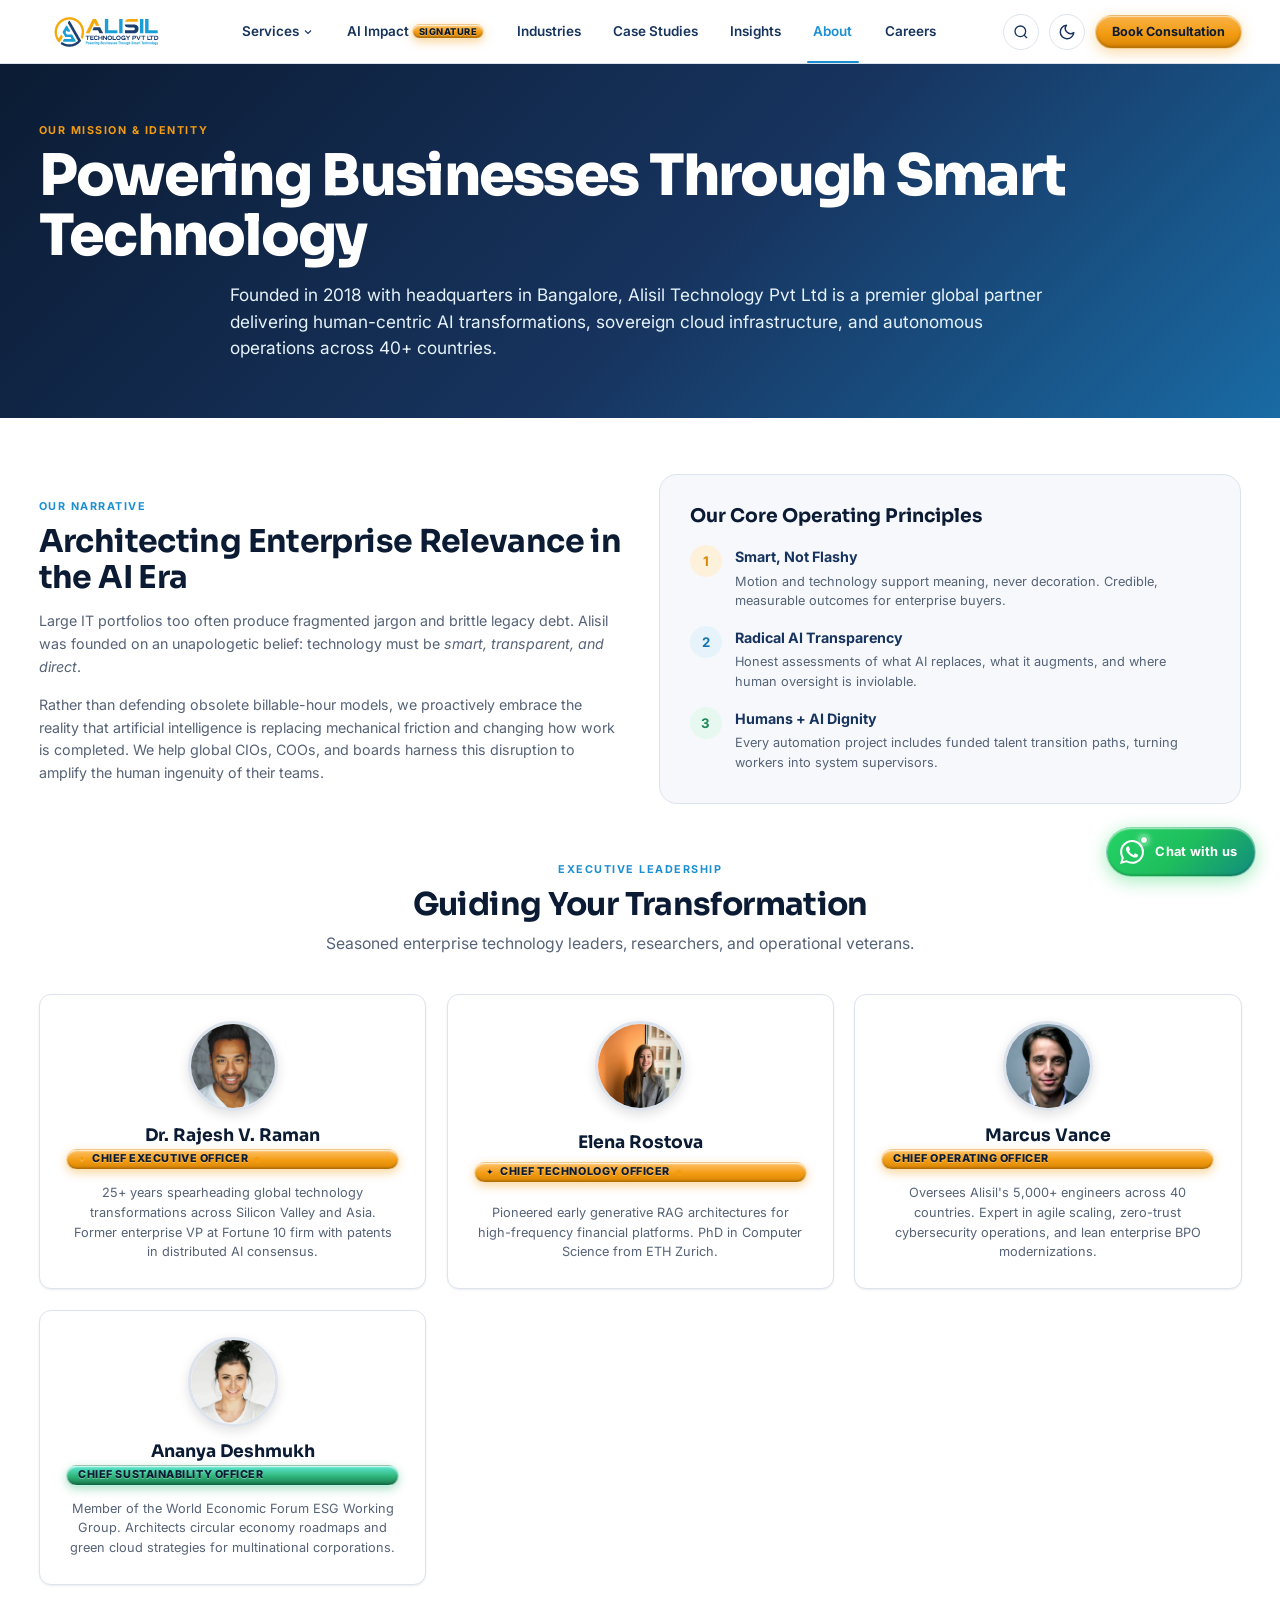
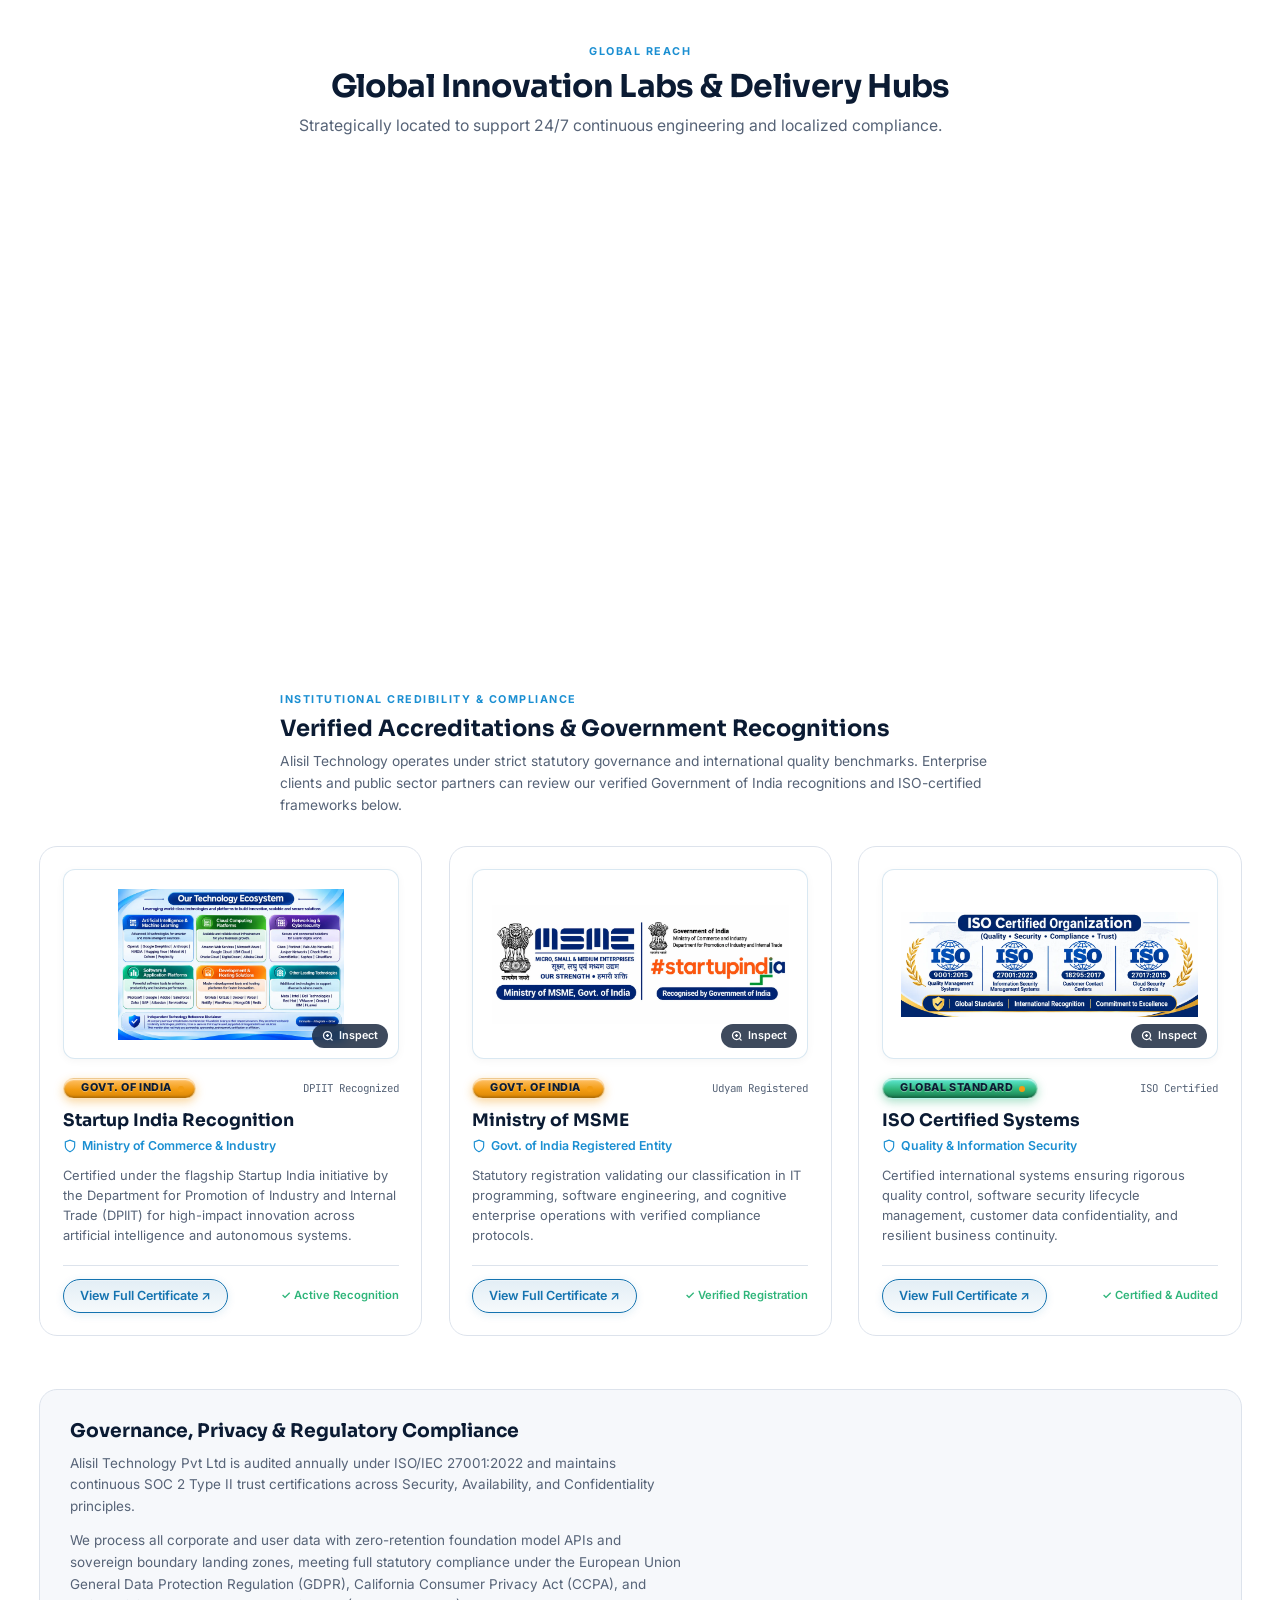
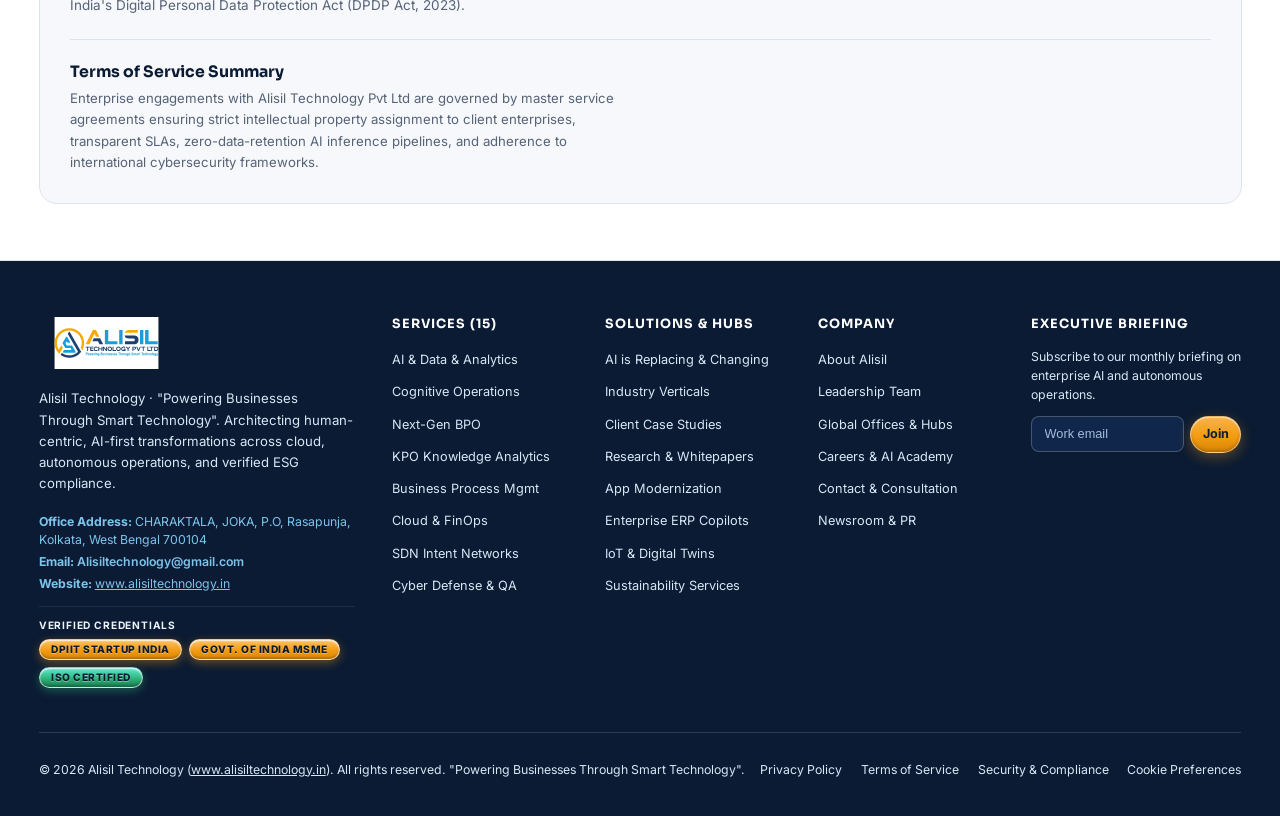
==== commit e347f9eb: "Please provide the code changes or diff so I can generate the commit message." ====
--- a/about.html
+++ b/about.html
@@ -10,7 +10,7 @@
   <meta name="author" content="Alisil Technology">
   <meta name="robots" content="index, follow, max-image-preview:large, max-snippet:-1, max-video-preview:-1">
   <meta name="theme-color" content="#0B1B33">
-  <link rel="canonical" href="https://alisiltechnology.in/about.html">
+  <link rel="canonical" href="https://www.alisiltechnology.in/about.html">
 
   <!-- Open Graph / Facebook Meta Tags -->
   <meta property="og:type" content="website">
@@ -18,8 +18,8 @@
   <meta property="og:locale" content="en_US">
   <meta property="og:title" content="About Alisil Technology | Leadership, Core Values & Accreditations">
   <meta property="og:description" content="Learn about Alisil Technology: our executive leadership team, core values, global innovation hubs in Bangalore, Silicon Valley, London, Singapore, and verified accreditations.">
-  <meta property="og:url" content="https://alisiltechnology.in/about.html">
-  <meta property="og:image" content="https://alisiltechnology.in/assets/logo-full.svg">
+  <meta property="og:url" content="https://www.alisiltechnology.in/about.html">
+  <meta property="og:image" content="https://www.alisiltechnology.in/assets/logo-full.svg">
   <meta property="og:image:width" content="1200">
   <meta property="og:image:height" content="630">
   <meta property="og:image:alt" content="Alisil Technology - Powering Businesses Through Smart Technology">
@@ -29,7 +29,7 @@
   <meta name="twitter:site" content="@AlisilTech">
   <meta name="twitter:title" content="About Alisil Technology | Leadership, Core Values & Accreditations">
   <meta name="twitter:description" content="Learn about Alisil Technology: our executive leadership team, core values, global innovation hubs in Bangalore, Silicon Valley, London, Singapore, and verified accreditations.">
-  <meta name="twitter:image" content="https://alisiltechnology.in/assets/logo-full.svg">
+  <meta name="twitter:image" content="https://www.alisiltechnology.in/assets/logo-full.svg">
 
   <link rel="icon" type="image/svg+xml" href="assets/logo-symbol.svg">
   <link rel="stylesheet" href="css/styles.css?v=2.2">
@@ -41,7 +41,7 @@
     "mainEntity": {
       "@type": "Organization",
       "name": "Alisil Technology",
-      "url": "https://alisiltechnology.in",
+      "url": "https://www.alisiltechnology.in",
       "email": "Alisiltechnology@gmail.com",
       "telephone": "+91 98741 99630",
       "address": {
@@ -355,7 +355,7 @@
               <div style="font-size: 0.82rem; font-weight: 600; color: var(--sky-500);"><a
                   href="mailto:Alisiltechnology@gmail.com"
                   style="color: var(--amber-600);">Alisiltechnology@gmail.com</a> · <a
-                  href="https://alisiltechnology.in" style="color: var(--sky-500);">Alisiltechnology.in</a> · <a
+                  href="https://www.alisiltechnology.in" style="color: var(--sky-500);">www.alisiltechnology.in</a> · <a
                   href="https://api.whatsapp.com/send?phone=919874199630" target="_blank" rel="noopener" style="color: #25D366; font-weight: 700;">+91 98741 99630</a>
               </div>
             </div>
@@ -377,7 +377,7 @@
               <div style="font-size: 0.82rem; font-weight: 600; color: var(--sky-500);"><a
                   href="mailto:Alisiltechnology@gmail.com"
                   style="color: var(--amber-600);">Alisiltechnology@gmail.com</a> · <a
-                  href="https://alisiltechnology.in" style="color: var(--sky-500);">Alisiltechnology.in</a> · +91 80
+                  href="https://www.alisiltechnology.in" style="color: var(--sky-500);">www.alisiltechnology.in</a> · +91 80
                 4920 8800
               </div>
             </div>
@@ -392,7 +392,7 @@
               <div style="font-size: 0.82rem; font-weight: 600; color: var(--sky-500);"><a
                   href="mailto:Alisiltechnology@gmail.com"
                   style="color: var(--amber-600);">Alisiltechnology@gmail.com</a> · <a
-                  href="https://alisiltechnology.in" style="color: var(--sky-500);">Alisiltechnology.in</a> · +1 (408)
+                  href="https://www.alisiltechnology.in" style="color: var(--sky-500);">www.alisiltechnology.in</a> · +1 (408)
                 555-0199</div>
             </div>
 
@@ -406,7 +406,7 @@
               <div style="font-size: 0.82rem; font-weight: 600; color: var(--sky-500);"><a
                   href="mailto:Alisiltechnology@gmail.com"
                   style="color: var(--amber-600);">Alisiltechnology@gmail.com</a> · <a
-                  href="https://alisiltechnology.in" style="color: var(--sky-500);">Alisiltechnology.in</a> · +44 20
+                  href="https://www.alisiltechnology.in" style="color: var(--sky-500);">www.alisiltechnology.in</a> · +44 20
                 7946 0912</div>
             </div>
 
@@ -420,7 +420,7 @@
               <div style="font-size: 0.82rem; font-weight: 600; color: var(--sky-500);"><a
                   href="mailto:Alisiltechnology@gmail.com"
                   style="color: var(--amber-600);">Alisiltechnology@gmail.com</a> · <a
-                  href="https://alisiltechnology.in" style="color: var(--sky-500);">Alisiltechnology.in</a> · +65 6789
+                  href="https://www.alisiltechnology.in" style="color: var(--sky-500);">www.alisiltechnology.in</a> · +65 6789
                 0123</div>
             </div>
           </div>
@@ -647,8 +647,8 @@
               style="color: var(--amber-400); font-weight: 600;">Alisiltechnology@gmail.com</a>
           </div>
           <div style="font-size: 0.82rem; color: var(--sky-300); margin-top: 0.2rem;">
-            <strong>Website:</strong> <a href="https://alisiltechnology.in"
-              style="color: var(--sky-200); text-decoration: underline;">Alisiltechnology.in</a>
+            <strong>Website:</strong> <a href="https://www.alisiltechnology.in"
+              style="color: var(--sky-200); text-decoration: underline;">www.alisiltechnology.in</a>
           </div>
           <div
             style="margin-top: 0.85rem; padding-top: 0.75rem; border-top: 1px solid rgba(255,255,255,0.08); font-size: 0.76rem; display: flex; flex-direction: column; gap: 0.35rem;">
@@ -721,8 +721,8 @@
 
       <div class="footer-bottom">
         <div>
-          &copy; 2026 Alisil Technology (<a href="https://alisiltechnology.in"
-            style="color: inherit; text-decoration: underline;">Alisiltechnology.in</a>). All rights reserved. "Powering
+          &copy; 2026 Alisil Technology (<a href="https://www.alisiltechnology.in"
+            style="color: inherit; text-decoration: underline;">www.alisiltechnology.in</a>). All rights reserved. "Powering
           Businesses Through Smart Technology".
         </div>
         <ul class="footer-legal-links">
--- a/css/styles.css
+++ b/css/styles.css
@@ -723,7 +723,7 @@
 }
 
 .brand-logo-img {
-  height: 34px;
+  height: 52px;
   width: auto;
   transition: transform var(--transition-fast);
 }
@@ -2625,8 +2625,8 @@
   }
 
   .brand-logo-img {
-    height: 24px;
-    max-width: 110px;
+    height: 38px;
+    max-width: 155px;
     width: auto;
   }
 
@@ -2700,8 +2700,8 @@
   }
 
   .brand-logo-img {
-    max-width: 88px;
-    height: 20px;
+    max-width: 115px;
+    height: 32px;
   }
 
   .nav-actions {
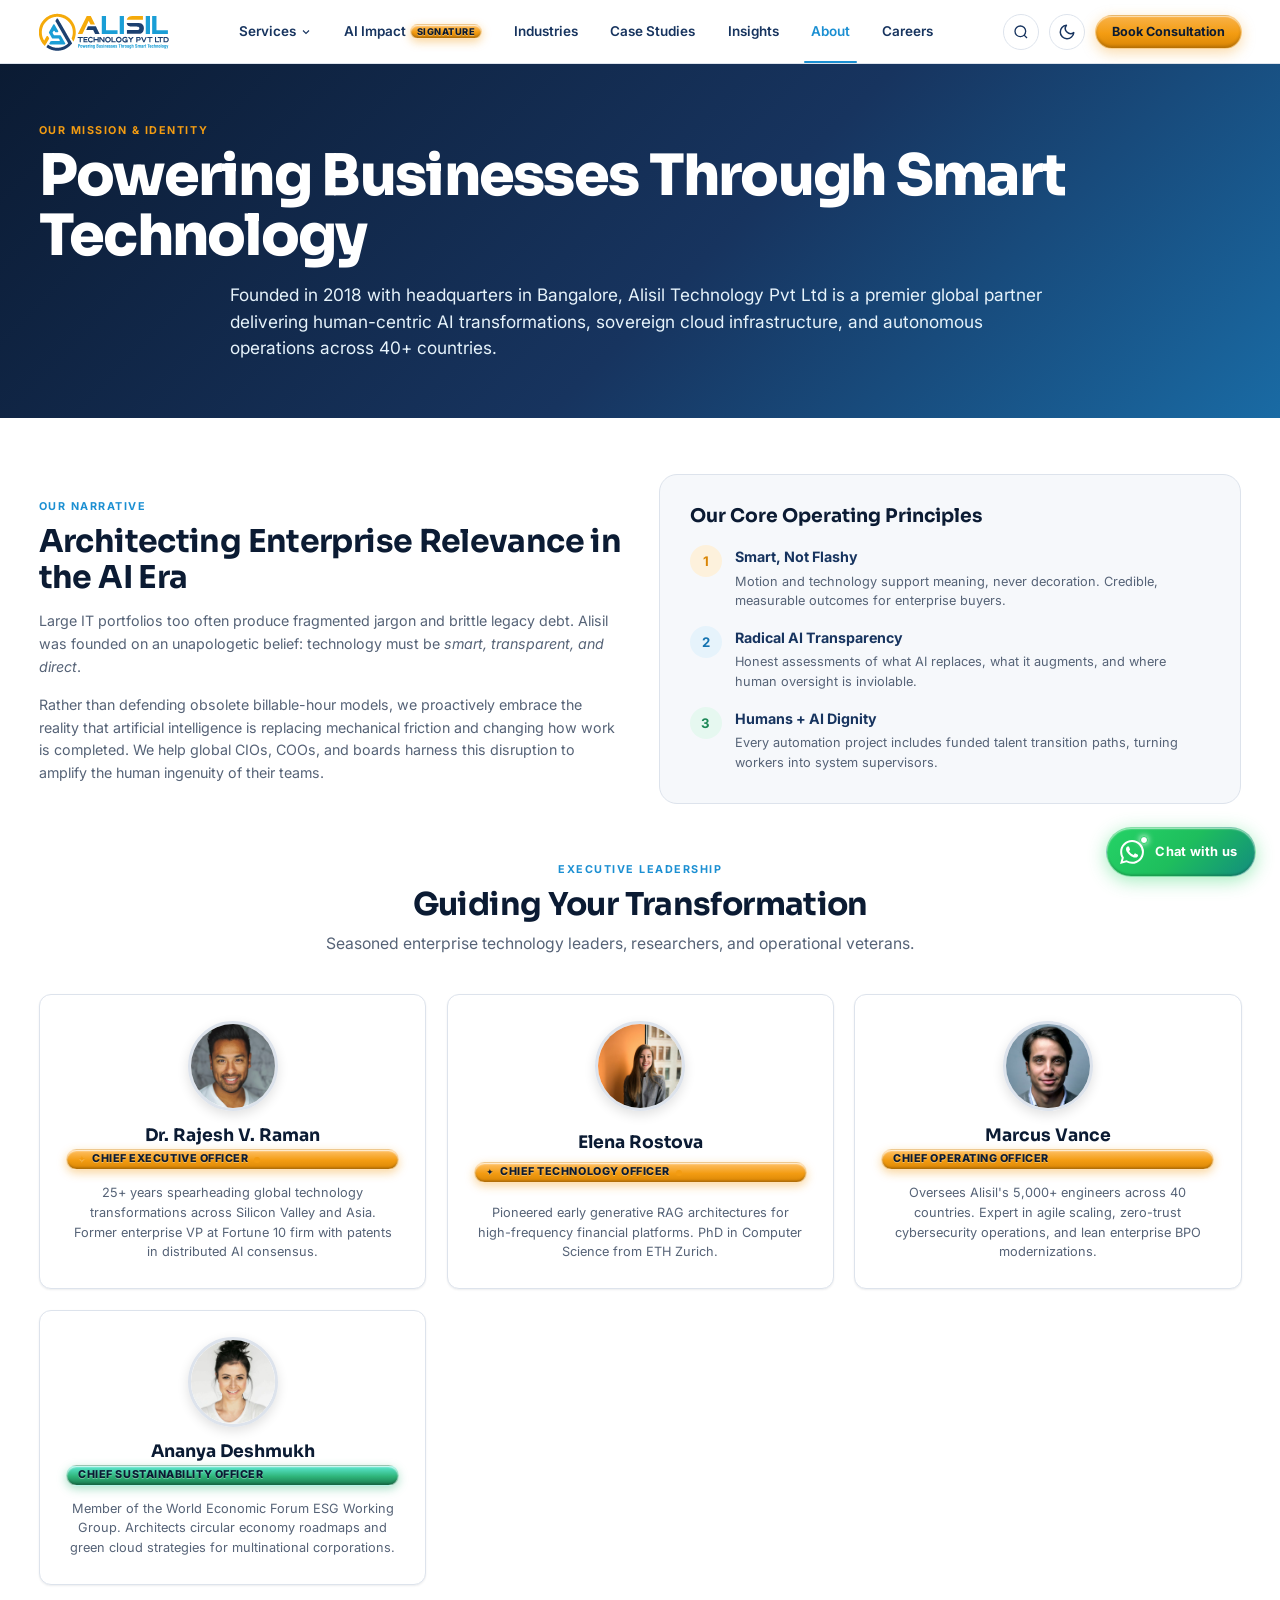
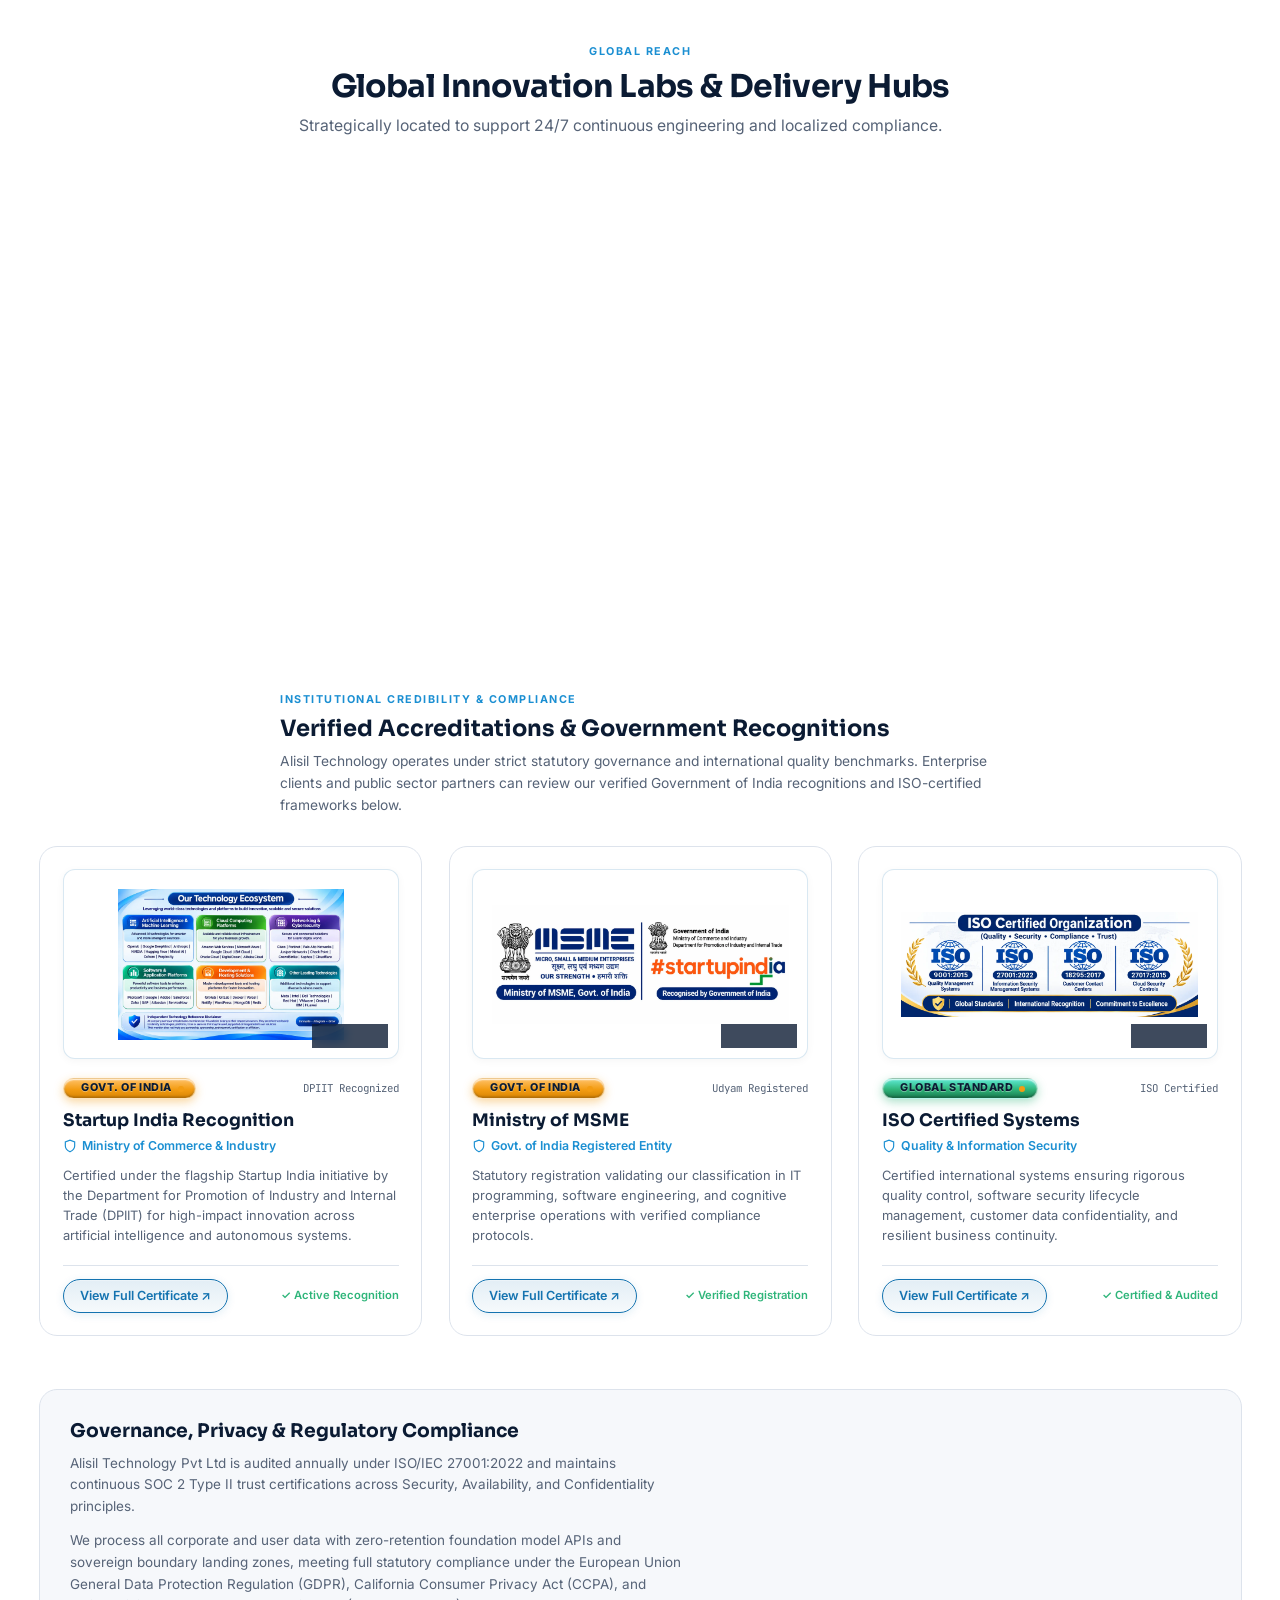
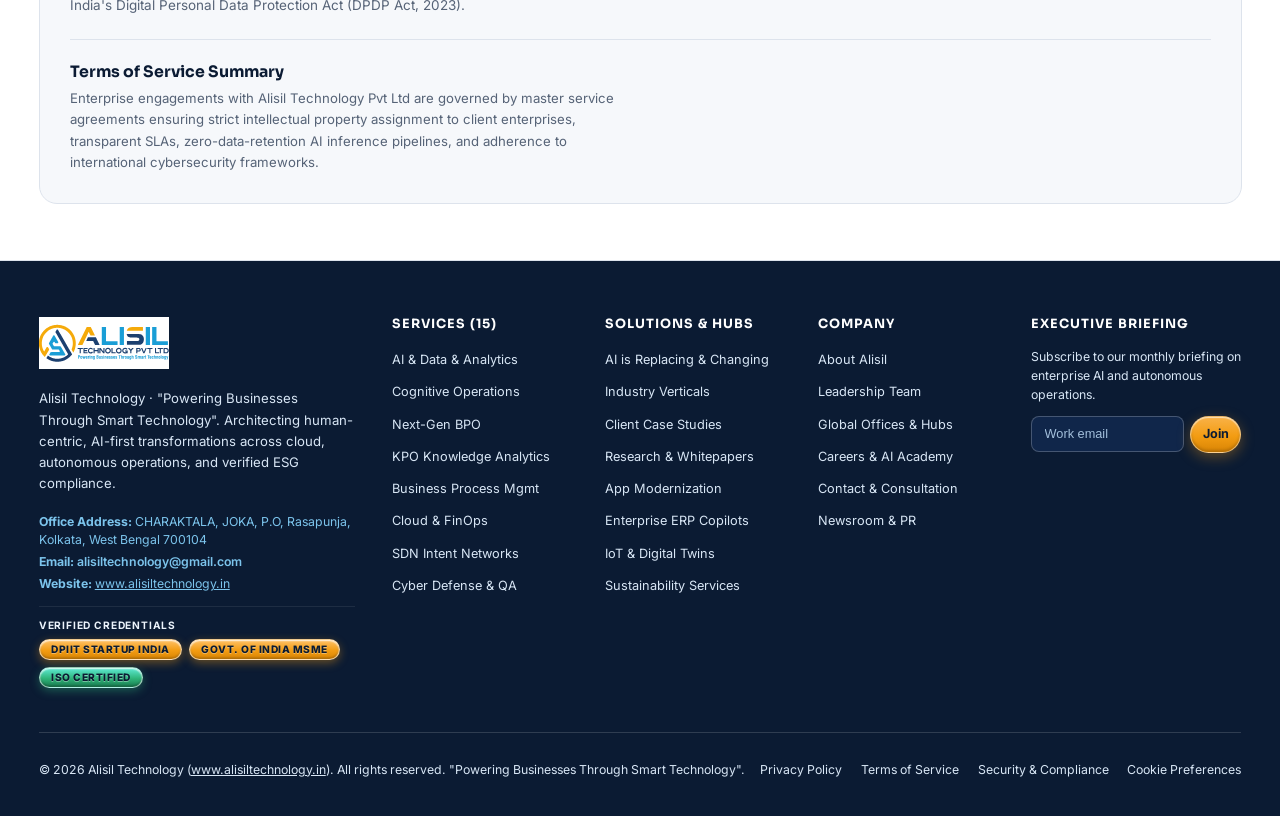
==== commit be96c756: "Alisiltechnology@gmail.com" ====
--- a/about.html
+++ b/about.html
@@ -5,8 +5,10 @@
   <meta charset="UTF-8">
   <meta name="viewport" content="width=device-width, initial-scale=1.0">
   <title>About Alisil Technology | Leadership, Core Values & Accreditations</title>
-  <meta name="description" content="Learn about Alisil Technology: our executive leadership team, core values, global innovation hubs in Bangalore, Silicon Valley, London, Singapore, and verified accreditations.">
-  <meta name="keywords" content="About Alisil Technology, Executive Leadership, Startup India, MSME Registered, ISO Certified, Bellandur Bangalore">
+  <meta name="description"
+    content="Learn about Alisil Technology: our executive leadership team, core values, global innovation hubs in Bangalore, Silicon Valley, London, Singapore, and verified accreditations.">
+  <meta name="keywords"
+    content="About Alisil Technology, Executive Leadership, Startup India, MSME Registered, ISO Certified, Bellandur Bangalore">
   <meta name="author" content="Alisil Technology">
   <meta name="robots" content="index, follow, max-image-preview:large, max-snippet:-1, max-video-preview:-1">
   <meta name="theme-color" content="#0B1B33">
@@ -17,7 +19,8 @@
   <meta property="og:site_name" content="Alisil Technology">
   <meta property="og:locale" content="en_US">
   <meta property="og:title" content="About Alisil Technology | Leadership, Core Values & Accreditations">
-  <meta property="og:description" content="Learn about Alisil Technology: our executive leadership team, core values, global innovation hubs in Bangalore, Silicon Valley, London, Singapore, and verified accreditations.">
+  <meta property="og:description"
+    content="Learn about Alisil Technology: our executive leadership team, core values, global innovation hubs in Bangalore, Silicon Valley, London, Singapore, and verified accreditations.">
   <meta property="og:url" content="https://www.alisiltechnology.in/about.html">
   <meta property="og:image" content="https://www.alisiltechnology.in/assets/logo-full.svg">
   <meta property="og:image:width" content="1200">
@@ -28,7 +31,8 @@
   <meta name="twitter:card" content="summary_large_image">
   <meta name="twitter:site" content="@AlisilTech">
   <meta name="twitter:title" content="About Alisil Technology | Leadership, Core Values & Accreditations">
-  <meta name="twitter:description" content="Learn about Alisil Technology: our executive leadership team, core values, global innovation hubs in Bangalore, Silicon Valley, London, Singapore, and verified accreditations.">
+  <meta name="twitter:description"
+    content="Learn about Alisil Technology: our executive leadership team, core values, global innovation hubs in Bangalore, Silicon Valley, London, Singapore, and verified accreditations.">
   <meta name="twitter:image" content="https://www.alisiltechnology.in/assets/logo-full.svg">
 
   <link rel="icon" type="image/svg+xml" href="assets/logo-symbol.svg">
@@ -42,7 +46,7 @@
       "@type": "Organization",
       "name": "Alisil Technology",
       "url": "https://www.alisiltechnology.in",
-      "email": "Alisiltechnology@gmail.com",
+      "email": "alisiltechnology@gmail.com",
       "telephone": "+91 98741 99630",
       "address": {
         "@type": "PostalAddress",
@@ -211,9 +215,7 @@
     <!-- Company Story & Principles (Compact) -->
     <section class="section">
       <div class="container">
-        <div
-          class="grid-2col-balanced"
-          class="reveal-on-scroll">
+        <div class="grid-2col-balanced" class="reveal-on-scroll">
           <div>
             <span class="text-eyebrow">Our Narrative</span>
             <h2 class="text-h2" style="margin-bottom: 1rem;">Architecting Enterprise Relevance in the AI Era</h2>
@@ -344,19 +346,22 @@
             <p>Strategically located to support 24/7 continuous engineering and localized compliance.</p>
           </div>
 
-          <div id="about-offices-list" style="display: grid; grid-template-columns: repeat(auto-fit, minmax(260px, 1fr)); gap: 1.25rem;">
+          <div id="about-offices-list"
+            style="display: grid; grid-template-columns: repeat(auto-fit, minmax(260px, 1fr)); gap: 1.25rem;">
             <div class="service-card">
               <span class="badge badge-amber spark-badge" style="margin-bottom: 0.5rem;"><span class="spark-star"
                   style="font-size: 0.8em;">✦</span> Corporate Office</span>
               <h3 style="font-size: 1.15rem; margin-bottom: 0.35rem;">Kolkata, India</h3>
               <p style="font-size: 0.85rem; color: var(--text-muted); margin-bottom: 0.85rem;">
-                CHARAKTALA, JOKA, P.O, Rasapunja, Kolkata, West Bengal 700104. Corporate governance, regional delivery center, and enterprise engagement operations.
+                CHARAKTALA, JOKA, P.O, Rasapunja, Kolkata, West Bengal 700104. Corporate governance, regional delivery
+                center, and enterprise engagement operations.
               </p>
               <div style="font-size: 0.82rem; font-weight: 600; color: var(--sky-500);"><a
-                  href="mailto:Alisiltechnology@gmail.com"
-                  style="color: var(--amber-600);">Alisiltechnology@gmail.com</a> · <a
+                  href="mailto:alisiltechnology@gmail.com"
+                  style="color: var(--amber-600);">alisiltechnology@gmail.com</a> · <a
                   href="https://www.alisiltechnology.in" style="color: var(--sky-500);">www.alisiltechnology.in</a> · <a
-                  href="https://api.whatsapp.com/send?phone=919874199630" target="_blank" rel="noopener" style="color: #25D366; font-weight: 700;">+91 98741 99630</a>
+                  href="https://api.whatsapp.com/send?phone=919874199630" target="_blank" rel="noopener"
+                  style="color: #25D366; font-weight: 700;">+91 98741 99630</a>
               </div>
             </div>
 
@@ -375,9 +380,10 @@
                 Security Operations Center.
               </p>
               <div style="font-size: 0.82rem; font-weight: 600; color: var(--sky-500);"><a
-                  href="mailto:Alisiltechnology@gmail.com"
-                  style="color: var(--amber-600);">Alisiltechnology@gmail.com</a> · <a
-                  href="https://www.alisiltechnology.in" style="color: var(--sky-500);">www.alisiltechnology.in</a> · +91 80
+                  href="mailto:alisiltechnology@gmail.com"
+                  style="color: var(--amber-600);">alisiltechnology@gmail.com</a> · <a
+                  href="https://www.alisiltechnology.in" style="color: var(--sky-500);">www.alisiltechnology.in</a> ·
+                +91 80
                 4920 8800
               </div>
             </div>
@@ -390,9 +396,10 @@
                 North America client advisory.
               </p>
               <div style="font-size: 0.82rem; font-weight: 600; color: var(--sky-500);"><a
-                  href="mailto:Alisiltechnology@gmail.com"
-                  style="color: var(--amber-600);">Alisiltechnology@gmail.com</a> · <a
-                  href="https://www.alisiltechnology.in" style="color: var(--sky-500);">www.alisiltechnology.in</a> · +1 (408)
+                  href="mailto:alisiltechnology@gmail.com"
+                  style="color: var(--amber-600);">alisiltechnology@gmail.com</a> · <a
+                  href="https://www.alisiltechnology.in" style="color: var(--sky-500);">www.alisiltechnology.in</a> · +1
+                (408)
                 555-0199</div>
             </div>
 
@@ -404,9 +411,10 @@
                 regulatory compliance center.
               </p>
               <div style="font-size: 0.82rem; font-weight: 600; color: var(--sky-500);"><a
-                  href="mailto:Alisiltechnology@gmail.com"
-                  style="color: var(--amber-600);">Alisiltechnology@gmail.com</a> · <a
-                  href="https://www.alisiltechnology.in" style="color: var(--sky-500);">www.alisiltechnology.in</a> · +44 20
+                  href="mailto:alisiltechnology@gmail.com"
+                  style="color: var(--amber-600);">alisiltechnology@gmail.com</a> · <a
+                  href="https://www.alisiltechnology.in" style="color: var(--sky-500);">www.alisiltechnology.in</a> ·
+                +44 20
                 7946 0912</div>
             </div>
 
@@ -418,9 +426,10 @@
                 telematics, and cognitive BPO.
               </p>
               <div style="font-size: 0.82rem; font-weight: 600; color: var(--sky-500);"><a
-                  href="mailto:Alisiltechnology@gmail.com"
-                  style="color: var(--amber-600);">Alisiltechnology@gmail.com</a> · <a
-                  href="https://www.alisiltechnology.in" style="color: var(--sky-500);">www.alisiltechnology.in</a> · +65 6789
+                  href="mailto:alisiltechnology@gmail.com"
+                  style="color: var(--amber-600);">alisiltechnology@gmail.com</a> · <a
+                  href="https://www.alisiltechnology.in" style="color: var(--sky-500);">www.alisiltechnology.in</a> ·
+                +65 6789
                 0123</div>
             </div>
           </div>
@@ -639,12 +648,13 @@
             Alisil Technology · "Powering Businesses Through Smart Technology". Architecting human-centric, AI-first
             transformations across cloud, autonomous operations, and verified ESG compliance.
           </p>
-          <div style="font-size: 0.82rem; color: var(--sky-300); margin-top: 0.4rem; line-height: 1.45;" data-company-address>
+          <div style="font-size: 0.82rem; color: var(--sky-300); margin-top: 0.4rem; line-height: 1.45;"
+            data-company-address>
             <strong>Office Address:</strong> CHARAKTALA, JOKA, P.O, Rasapunja, Kolkata, West Bengal 700104
           </div>
           <div style="font-size: 0.82rem; color: var(--sky-300); margin-top: 0.25rem;">
-            <strong>Email:</strong> <a href="mailto:Alisiltechnology@gmail.com"
-              style="color: var(--amber-400); font-weight: 600;">Alisiltechnology@gmail.com</a>
+            <strong>Email:</strong> <a href="mailto:alisiltechnology@gmail.com"
+              style="color: var(--amber-400); font-weight: 600;">alisiltechnology@gmail.com</a>
           </div>
           <div style="font-size: 0.82rem; color: var(--sky-300); margin-top: 0.2rem;">
             <strong>Website:</strong> <a href="https://www.alisiltechnology.in"
@@ -722,7 +732,8 @@
       <div class="footer-bottom">
         <div>
           &copy; 2026 Alisil Technology (<a href="https://www.alisiltechnology.in"
-            style="color: inherit; text-decoration: underline;">www.alisiltechnology.in</a>). All rights reserved. "Powering
+            style="color: inherit; text-decoration: underline;">www.alisiltechnology.in</a>). All rights reserved.
+          "Powering
           Businesses Through Smart Technology".
         </div>
         <ul class="footer-legal-links">
@@ -769,9 +780,14 @@
   </dialog>
 
   <!-- WhatsApp Floating Chat Button (Static first-paint markup for instant live rendering) -->
-  <a id="whatsapp-floating-btn" class="whatsapp-floating-btn" href="https://api.whatsapp.com/send?phone=919874199630&amp;text=Hello%20Alisil%20Technology%2C%20I%20am%20interested%20in%20your%20enterprise%20AI%20and%20technology%20services.%20I%20would%20like%20to%20learn%20more." target="_blank" rel="noopener noreferrer" aria-label="Chat with Alisil Technology on WhatsApp">
+  <a id="whatsapp-floating-btn" class="whatsapp-floating-btn"
+    href="https://api.whatsapp.com/send?phone=919874199630&amp;text=Hello%20Alisil%20Technology%2C%20I%20am%20interested%20in%20your%20enterprise%20AI%20and%20technology%20services.%20I%20would%20like%20to%20learn%20more."
+    target="_blank" rel="noopener noreferrer" aria-label="Chat with Alisil Technology on WhatsApp">
     <div class="whatsapp-icon-wrap">
-      <svg width="24" height="24" viewBox="0 0 24 24" fill="#FFFFFF" aria-hidden="true"><path d="M17.472 14.382c-.297-.149-1.758-.867-2.03-.967-.273-.099-.471-.148-.67.15-.197.297-.767.966-.94 1.164-.173.199-.347.223-.644.075-.297-.15-1.255-.463-2.39-1.475-.883-.788-1.48-1.761-1.653-2.059-.173-.297-.018-.458.13-.606.134-.133.298-.347.446-.52.149-.174.198-.298.298-.497.099-.198.05-.371-.025-.52-.075-.149-.669-1.612-.916-2.207-.242-.579-.487-.5-.669-.51-.173-.008-.371-.01-.57-.01-.198 0-.52.074-.792.372-.272.297-1.04 1.016-1.04 2.479 0 1.462 1.065 2.875 1.213 3.074.149.198 2.096 3.2 5.077 4.487.709.306 1.262.489 1.694.625.712.227 1.36.195 1.871.118.571-.085 1.758-.719 2.006-1.413.248-.694.248-1.289.173-1.413-.074-.124-.272-.198-.57-.347m-5.421 7.403h-.004a9.87 9.87 0 01-5.031-1.378l-.361-.214-3.741.982.998-3.648-.235-.374a9.86 9.86 0 01-1.51-5.26c.001-5.45 4.436-9.884 9.888-9.884 2.64 0 5.122 1.03 6.988 2.898a9.825 9.825 0 012.893 6.994c-.003 5.45-4.437 9.884-9.885 9.884m8.413-18.297A11.815 11.815 0 0012.05 0C5.495 0 .16 5.335.157 11.892c0 2.096.547 4.142 1.588 5.945L.057 24l6.305-1.654a11.882 11.882 0 005.683 1.448h.005c6.554 0 11.89-5.335 11.893-11.893a11.821 11.821 0 00-3.48-8.413Z"/></svg>
+      <svg width="24" height="24" viewBox="0 0 24 24" fill="#FFFFFF" aria-hidden="true">
+        <path
+          d="M17.472 14.382c-.297-.149-1.758-.867-2.03-.967-.273-.099-.471-.148-.67.15-.197.297-.767.966-.94 1.164-.173.199-.347.223-.644.075-.297-.15-1.255-.463-2.39-1.475-.883-.788-1.48-1.761-1.653-2.059-.173-.297-.018-.458.13-.606.134-.133.298-.347.446-.52.149-.174.198-.298.298-.497.099-.198.05-.371-.025-.52-.075-.149-.669-1.612-.916-2.207-.242-.579-.487-.5-.669-.51-.173-.008-.371-.01-.57-.01-.198 0-.52.074-.792.372-.272.297-1.04 1.016-1.04 2.479 0 1.462 1.065 2.875 1.213 3.074.149.198 2.096 3.2 5.077 4.487.709.306 1.262.489 1.694.625.712.227 1.36.195 1.871.118.571-.085 1.758-.719 2.006-1.413.248-.694.248-1.289.173-1.413-.074-.124-.272-.198-.57-.347m-5.421 7.403h-.004a9.87 9.87 0 01-5.031-1.378l-.361-.214-3.741.982.998-3.648-.235-.374a9.86 9.86 0 01-1.51-5.26c.001-5.45 4.436-9.884 9.888-9.884 2.64 0 5.122 1.03 6.988 2.898a9.825 9.825 0 012.893 6.994c-.003 5.45-4.437 9.884-9.885 9.884m8.413-18.297A11.815 11.815 0 0012.05 0C5.495 0 .16 5.335.157 11.892c0 2.096.547 4.142 1.588 5.945L.057 24l6.305-1.654a11.882 11.882 0 005.683 1.448h.005c6.554 0 11.89-5.335 11.893-11.893a11.821 11.821 0 00-3.48-8.413Z" />
+      </svg>
       <span class="whatsapp-online-dot"></span>
     </div>
     <span class="whatsapp-btn-text">Chat with us</span>
--- a/css/styles.css
+++ b/css/styles.css
@@ -982,6 +982,12 @@
   border-bottom: 1px solid var(--border);
 }
 
+.drawer-header .brand-logo-img {
+  height: 48px;
+  max-width: 200px;
+  width: auto;
+}
+
 .drawer-close {
   background: transparent;
   border: none;
